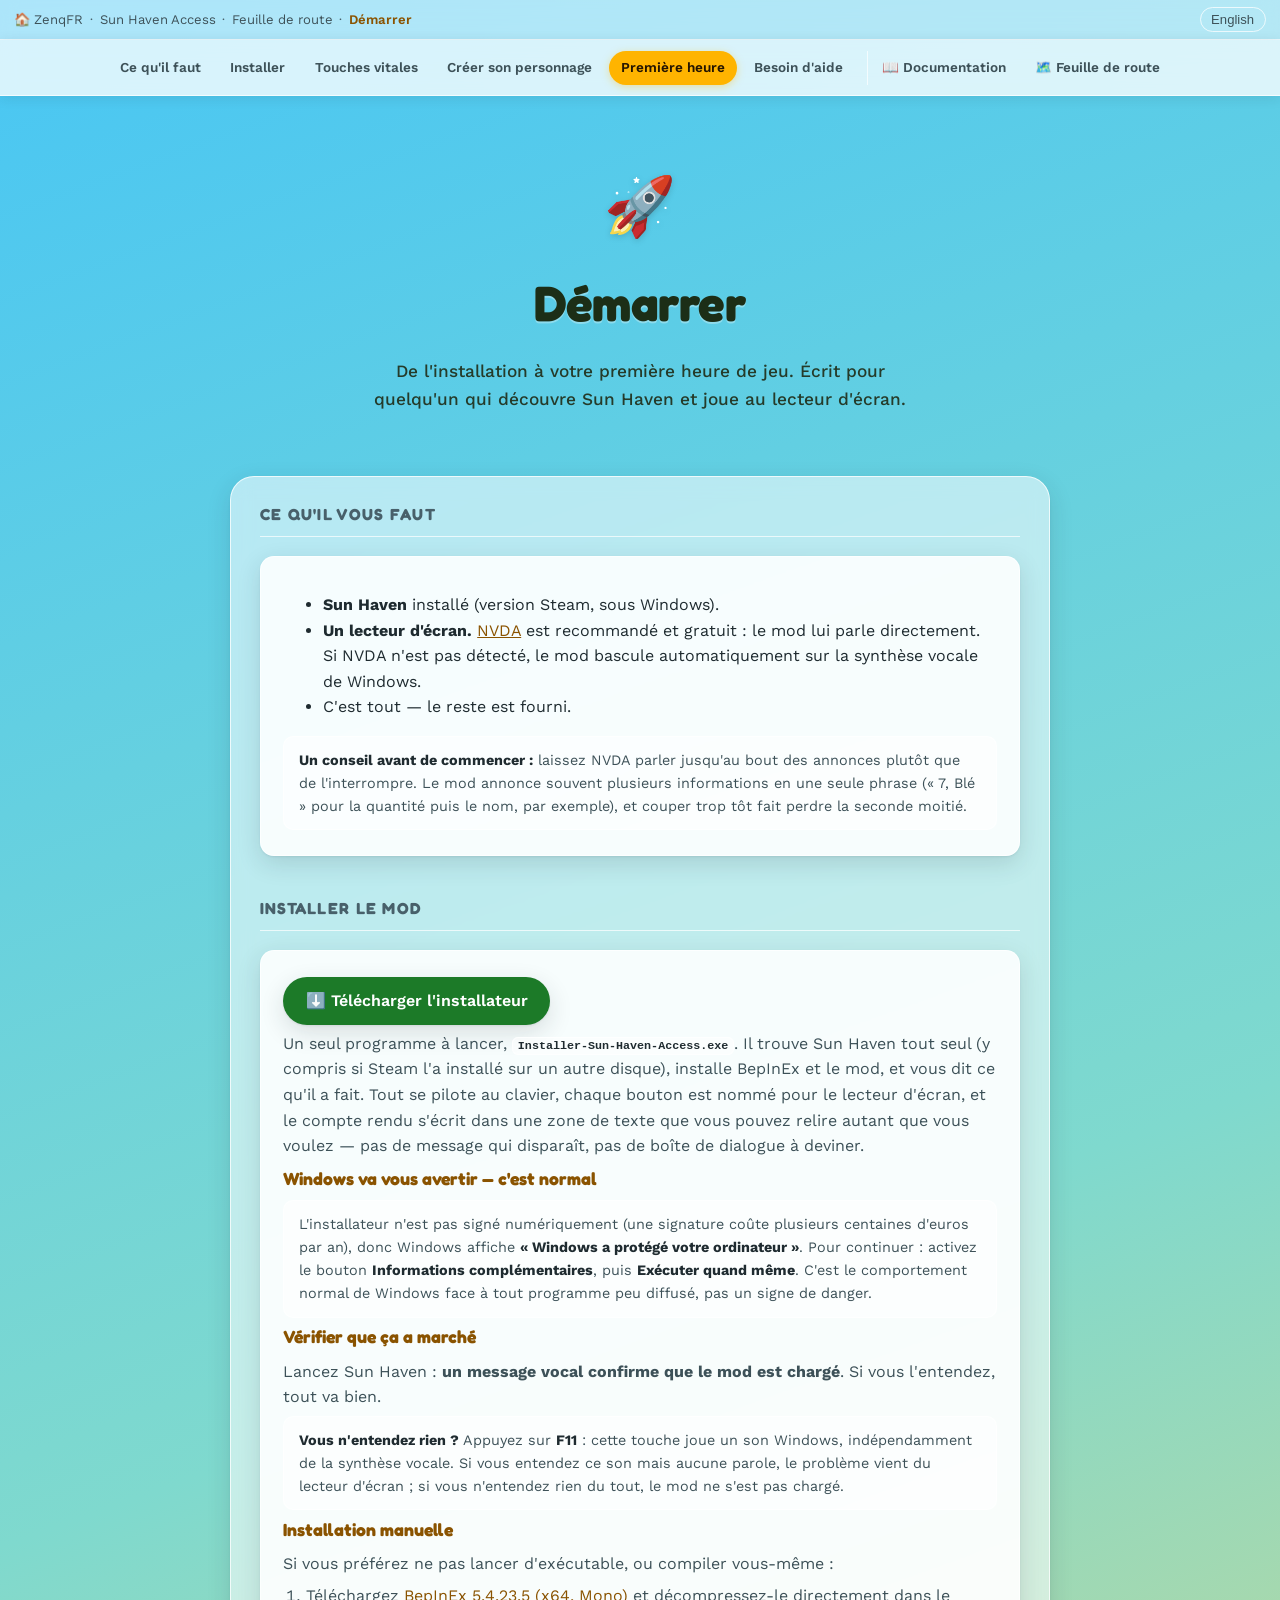
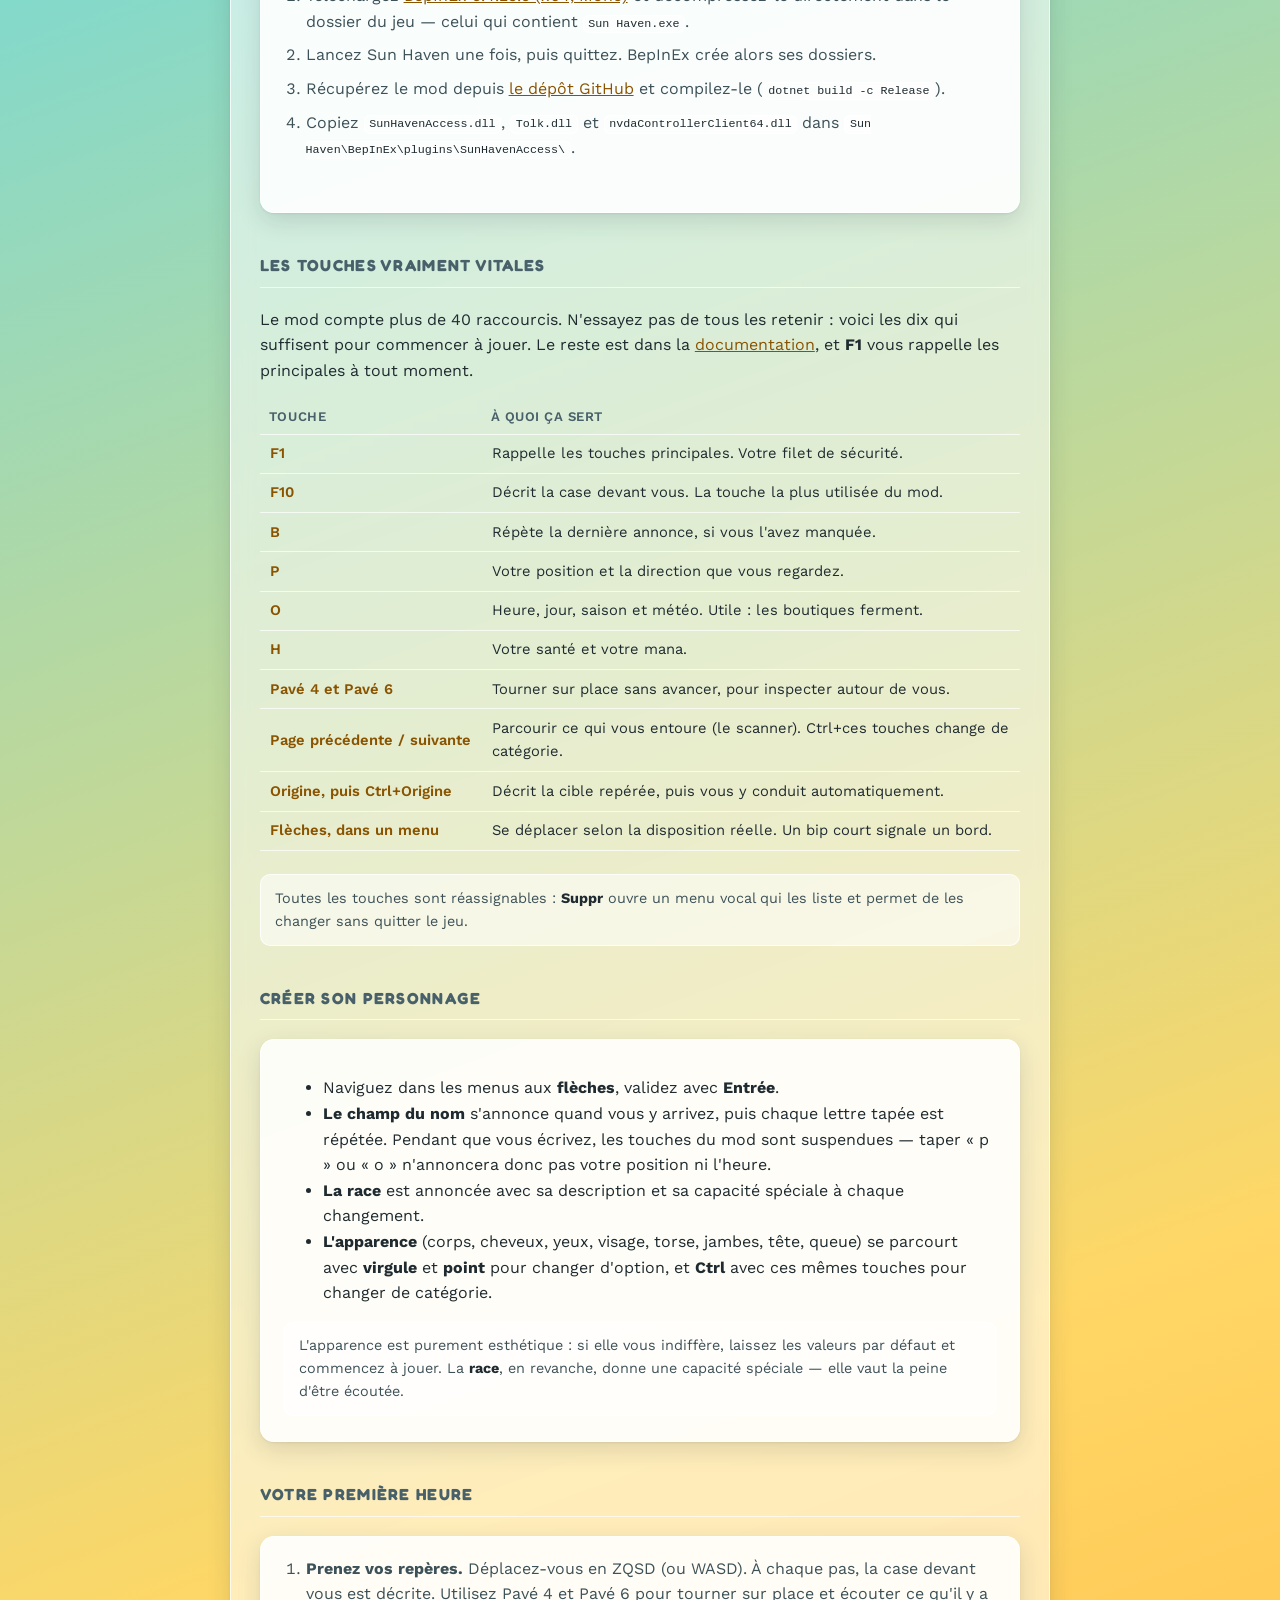
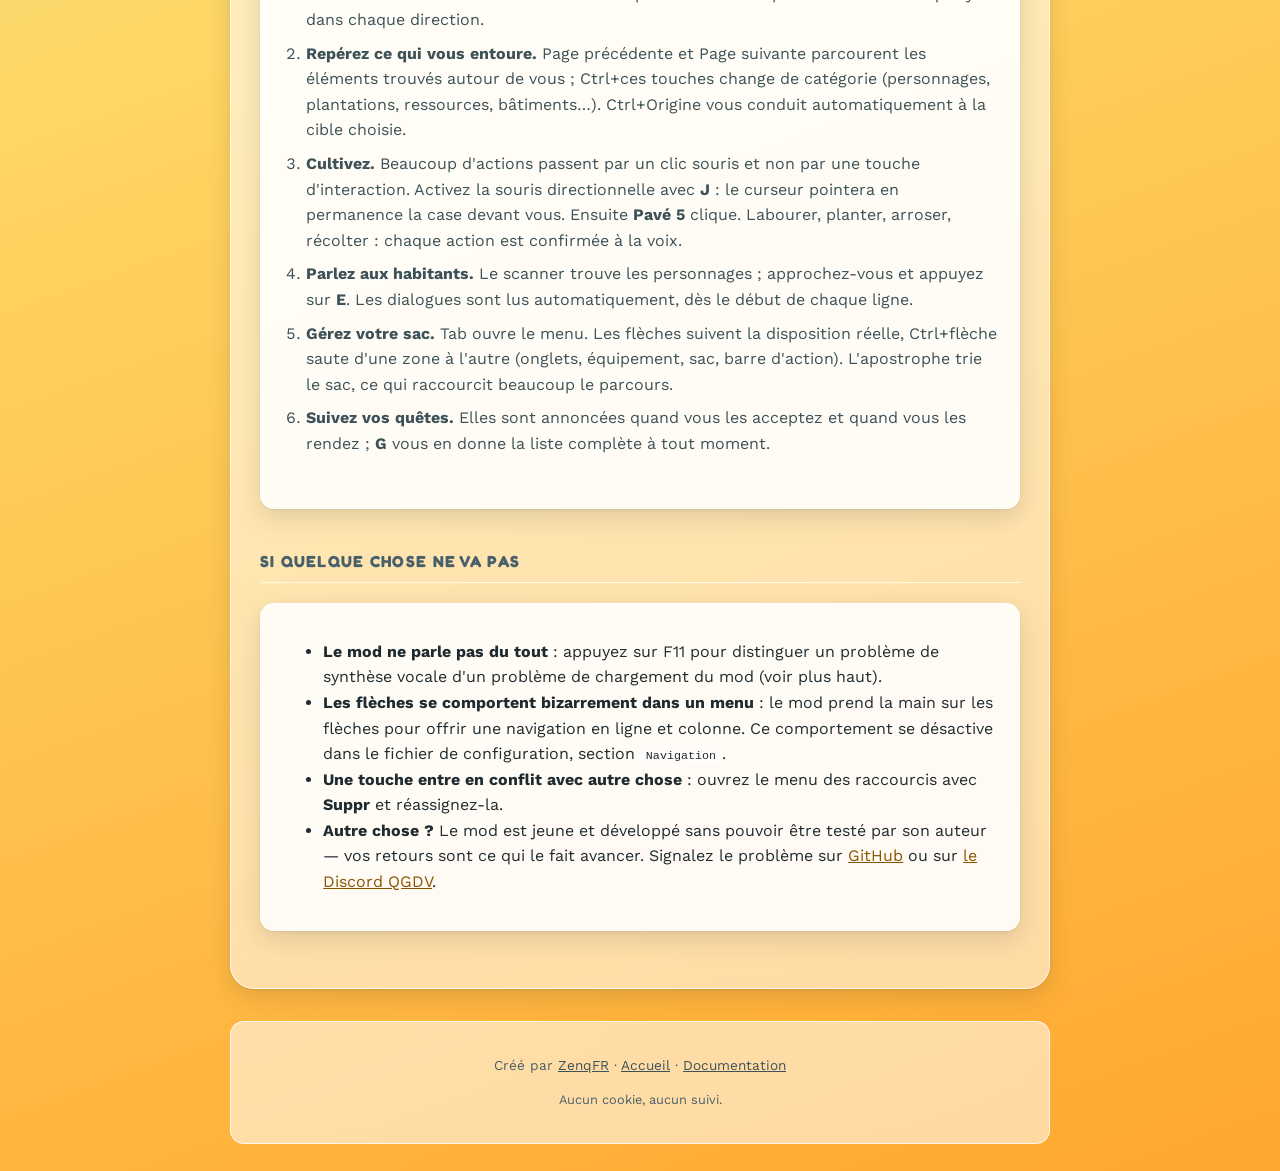
==== demarrer.html @ 8a4699d2 "Announce the four equipped spells Sun Haven's spell slots show as icons only. Blind, you fire the ke" ====
<!doctype html>
<html lang="fr">
<head>
<meta charset="utf-8">
<meta name="viewport" content="width=device-width, initial-scale=1">
<title>Démarrer — Sun Haven Access</title>
<meta name="description" content="Guide de démarrage de Sun Haven Access, écrit pour un joueur aveugle qui découvre : installation, création de personnage, premières heures, touches essentielles.">
<link rel="canonical" href="https://zenqfr.github.io/SunHavenAccess/demarrer.html">
<meta name="robots" content="index, follow">
<link rel="icon" href="data:image/svg+xml,%3Csvg xmlns='http://www.w3.org/2000/svg' viewBox='0 0 100 100'%3E%3Ctext y='.85em' font-size='90'%3E%F0%9F%8C%BB%3C/text%3E%3C/svg%3E">
<meta property="og:type" content="website">
<meta property="og:title" content="Démarrer — Sun Haven Access">
<meta property="og:description" content="De l'installation à votre première heure de jeu, écrit pour un joueur aveugle qui découvre.">
<meta property="og:url" content="https://zenqfr.github.io/SunHavenAccess/demarrer.html">
<meta property="og:locale" content="fr_FR">
<meta property="og:locale:alternate" content="en_US">
<meta name="twitter:card" content="summary">
<link rel="preconnect" href="https://fonts.googleapis.com">
<link rel="preconnect" href="https://fonts.gstatic.com" crossorigin>
<link href="https://fonts.googleapis.com/css2?family=Fredoka:wght@500;600;700&family=Work+Sans:wght@400;500;600;700&display=swap" rel="stylesheet">
<link rel="stylesheet" href="style.css?v=13">
</head>
<body>
<a class="skip-link" href="#main">
  <span data-lang="fr">Aller au contenu</span><span data-lang="en" hidden>Skip to content</span>
</a>

<nav class="portfolio-bar" aria-label="Mes autres projets">
  <ul>
    <li><a href="https://zenqfr.github.io/">🏠 ZenqFR</a></li>
    <li><a href="index.html">Sun Haven Access</a></li>
    <li><a href="roadmap.html"><span data-lang="fr">Feuille de route</span><span data-lang="en" hidden>Roadmap</span></a></li>
    <li aria-current="page"><span data-lang="fr">Démarrer</span><span data-lang="en" hidden>Get started</span></li>
  </ul>
  <button type="button" id="lang-toggle" aria-label="Switch language / Changer de langue">English</button>
</nav>

<nav class="quick-nav" aria-label="Navigation rapide">
  <a href="#besoin" data-section="besoin"><span data-lang="fr">Ce qu'il faut</span><span data-lang="en" hidden>What you need</span></a>
  <a href="#installer" data-section="installer"><span data-lang="fr">Installer</span><span data-lang="en" hidden>Install</span></a>
  <a href="#touches" data-section="touches"><span data-lang="fr">Touches vitales</span><span data-lang="en" hidden>Vital keys</span></a>
  <a href="#personnage" data-section="personnage"><span data-lang="fr">Créer son personnage</span><span data-lang="en" hidden>Create a character</span></a>
  <a href="#premiere-heure" data-section="premiere-heure"><span data-lang="fr">Première heure</span><span data-lang="en" hidden>First hour</span></a>
  <a href="#aide" data-section="aide"><span data-lang="fr">Besoin d'aide</span><span data-lang="en" hidden>Need help</span></a>
  <a href="docs.html"><span data-lang="fr">📖 Documentation</span><span data-lang="en" hidden>📖 Documentation</span></a>
  <a href="roadmap.html"><span data-lang="fr">🗺️ Feuille de route</span><span data-lang="en" hidden>🗺️ Roadmap</span></a>
</nav>

<header>
  <span class="emoji" aria-hidden="true">🚀</span>
  <h1><span data-lang="fr">Démarrer</span><span data-lang="en" hidden>Get started</span></h1>
  <p class="tagline">
    <span data-lang="fr">De l'installation à votre première heure de jeu. Écrit pour quelqu'un qui découvre Sun Haven et joue au lecteur d'écran.</span>
    <span data-lang="en" hidden>From installation to your first hour of play. Written for someone discovering Sun Haven and playing with a screen reader.</span>
  </p>
</header>

<main id="main">

  <h2 class="section-title" id="besoin">
    <span data-lang="fr">Ce qu'il vous faut</span><span data-lang="en" hidden>What you need</span>
  </h2>
  <div class="card">
    <ul>
      <li><span data-lang="fr"><strong>Sun Haven</strong> installé (version Steam, sous Windows).</span><span data-lang="en" hidden><strong>Sun Haven</strong> installed (Steam version, on Windows).</span></li>
      <li><span data-lang="fr"><strong>Un lecteur d'écran.</strong> <a href="https://www.nvaccess.org/" target="_blank" rel="noopener">NVDA</a> est recommandé et gratuit : le mod lui parle directement. Si NVDA n'est pas détecté, le mod bascule automatiquement sur la synthèse vocale de Windows.</span><span data-lang="en" hidden><strong>A screen reader.</strong> <a href="https://www.nvaccess.org/" target="_blank" rel="noopener">NVDA</a> is recommended and free: the mod talks to it directly. If NVDA isn't detected, the mod automatically falls back to Windows speech.</span></li>
      <li><span data-lang="fr">C'est tout — le reste est fourni.</span><span data-lang="en" hidden>That's all — everything else is included.</span></li>
    </ul>
    <p class="note">
      <span data-lang="fr"><strong>Un conseil avant de commencer :</strong> laissez NVDA parler jusqu'au bout des annonces plutôt que de l'interrompre. Le mod annonce souvent plusieurs informations en une seule phrase (« 7, Blé » pour la quantité puis le nom, par exemple), et couper trop tôt fait perdre la seconde moitié.</span>
      <span data-lang="en" hidden><strong>One tip before you start:</strong> let NVDA finish its announcements rather than interrupting. The mod often packs several pieces of information into one sentence ("7, Wheat" for quantity then name, for instance), and cutting it short loses the second half.</span>
    </p>
  </div>

  <h2 class="section-title" id="installer">
    <span data-lang="fr">Installer le mod</span><span data-lang="en" hidden>Install the mod</span>
  </h2>

  <div class="card">
    <p class="download-cta">
      <a class="cta" href="https://github.com/ZenqFR/SunHavenAccess/releases/latest">
        <span data-lang="fr">⬇️ Télécharger l'installateur</span><span data-lang="en" hidden>⬇️ Download the installer</span>
      </a>
    </p>
    <p>
      <span data-lang="fr">Un seul programme à lancer, <strong><code>Installer-Sun-Haven-Access.exe</code></strong>. Il trouve Sun Haven tout seul (y compris si Steam l'a installé sur un autre disque), installe BepInEx et le mod, et vous dit ce qu'il a fait. Tout se pilote au clavier, chaque bouton est nommé pour le lecteur d'écran, et le compte rendu s'écrit dans une zone de texte que vous pouvez relire autant que vous voulez — pas de message qui disparaît, pas de boîte de dialogue à deviner.</span>
      <span data-lang="en" hidden>A single program to run, <strong><code>Installer-Sun-Haven-Access.exe</code></strong>. It finds Sun Haven on its own (including when Steam installed it on another drive), installs BepInEx and the mod, and tells you what it did. Everything is keyboard-driven, every button is named for the screen reader, and the report is written into a text box you can re-read as much as you like — no vanishing messages, no dialog to guess at.</span>
    </p>

    <h3 class="sub-title"><span data-lang="fr">Windows va vous avertir — c'est normal</span><span data-lang="en" hidden>Windows will warn you — that's expected</span></h3>
    <p class="note">
      <span data-lang="fr">L'installateur n'est pas signé numériquement (une signature coûte plusieurs centaines d'euros par an), donc Windows affiche <strong>« Windows a protégé votre ordinateur »</strong>. Pour continuer : activez le bouton <strong>Informations complémentaires</strong>, puis <strong>Exécuter quand même</strong>. C'est le comportement normal de Windows face à tout programme peu diffusé, pas un signe de danger.</span>
      <span data-lang="en" hidden>The installer isn't digitally signed (a signature costs several hundred euros a year), so Windows shows <strong>"Windows protected your PC"</strong>. To continue: activate the <strong>More info</strong> button, then <strong>Run anyway</strong>. This is Windows' normal behaviour towards any program without wide distribution, not a sign of danger.</span>
    </p>

    <h3 class="sub-title"><span data-lang="fr">Vérifier que ça a marché</span><span data-lang="en" hidden>Checking it worked</span></h3>
    <p>
      <span data-lang="fr">Lancez Sun Haven : <strong>un message vocal confirme que le mod est chargé</strong>. Si vous l'entendez, tout va bien.</span>
      <span data-lang="en" hidden>Launch Sun Haven: <strong>a spoken message confirms the mod has loaded</strong>. If you hear it, you're all set.</span>
    </p>
    <p class="note">
      <span data-lang="fr"><strong>Vous n'entendez rien ?</strong> Appuyez sur <strong>F11</strong> : cette touche joue un son Windows, indépendamment de la synthèse vocale. Si vous entendez ce son mais aucune parole, le problème vient du lecteur d'écran ; si vous n'entendez rien du tout, le mod ne s'est pas chargé.</span>
      <span data-lang="en" hidden><strong>Hearing nothing?</strong> Press <strong>F11</strong>: that key plays a Windows sound, independently of speech. If you hear the sound but no speech, the problem is with the screen reader; if you hear nothing at all, the mod didn't load.</span>
    </p>

    <h3 class="sub-title"><span data-lang="fr">Installation manuelle</span><span data-lang="en" hidden>Manual installation</span></h3>
    <p>
      <span data-lang="fr">Si vous préférez ne pas lancer d'exécutable, ou compiler vous-même :</span>
      <span data-lang="en" hidden>If you'd rather not run an executable, or want to build it yourself:</span>
    </p>
    <ol class="install-steps">
      <li>
        <span data-lang="fr">Téléchargez <a href="https://github.com/BepInEx/BepInEx/releases" target="_blank" rel="noopener">BepInEx 5.4.23.5 (x64, Mono)</a> et décompressez-le directement dans le dossier du jeu — celui qui contient <code>Sun Haven.exe</code>.</span>
        <span data-lang="en" hidden>Download <a href="https://github.com/BepInEx/BepInEx/releases" target="_blank" rel="noopener">BepInEx 5.4.23.5 (x64, Mono)</a> and extract it straight into the game folder — the one containing <code>Sun Haven.exe</code>.</span>
      </li>
      <li>
        <span data-lang="fr">Lancez Sun Haven une fois, puis quittez. BepInEx crée alors ses dossiers.</span>
        <span data-lang="en" hidden>Launch Sun Haven once, then quit. BepInEx creates its folders at that point.</span>
      </li>
      <li>
        <span data-lang="fr">Récupérez le mod depuis <a href="https://github.com/ZenqFR/SunHavenAccess" target="_blank" rel="noopener">le dépôt GitHub</a> et compilez-le (<code>dotnet build -c Release</code>).</span>
        <span data-lang="en" hidden>Get the mod from <a href="https://github.com/ZenqFR/SunHavenAccess" target="_blank" rel="noopener">the GitHub repository</a> and build it (<code>dotnet build -c Release</code>).</span>
      </li>
      <li>
        <span data-lang="fr">Copiez <code>SunHavenAccess.dll</code>, <code>Tolk.dll</code> et <code>nvdaControllerClient64.dll</code> dans <code>Sun Haven\BepInEx\plugins\SunHavenAccess\</code>.</span>
        <span data-lang="en" hidden>Copy <code>SunHavenAccess.dll</code>, <code>Tolk.dll</code> and <code>nvdaControllerClient64.dll</code> into <code>Sun Haven\BepInEx\plugins\SunHavenAccess\</code>.</span>
      </li>
    </ol>
  </div>

  <h2 class="section-title" id="touches">
    <span data-lang="fr">Les touches vraiment vitales</span><span data-lang="en" hidden>The keys that really matter</span>
  </h2>
  <p>
    <span data-lang="fr">Le mod compte plus de 40 raccourcis. N'essayez pas de tous les retenir : voici les dix qui suffisent pour commencer à jouer. Le reste est dans la <a href="docs.html#touches">documentation</a>, et <strong>F1</strong> vous rappelle les principales à tout moment.</span>
    <span data-lang="en" hidden>The mod has over 40 shortcuts. Don't try to memorise them all: here are the ten that are enough to start playing. The rest is in the <a href="docs.html#touches">documentation</a>, and <strong>F1</strong> reminds you of the main ones at any time.</span>
  </p>
  <table class="keys">
    <caption class="sr-only"><span data-lang="fr">Les dix touches essentielles pour débuter</span><span data-lang="en" hidden>The ten essential keys to get started</span></caption>
    <thead><tr>
      <th scope="col"><span data-lang="fr">Touche</span><span data-lang="en" hidden>Key</span></th>
      <th scope="col"><span data-lang="fr">À quoi ça sert</span><span data-lang="en" hidden>What it does</span></th>
    </tr></thead>
    <tbody>
      <tr><td>F1</td><td><span data-lang="fr">Rappelle les touches principales. Votre filet de sécurité.</span><span data-lang="en" hidden>Reminds you of the main keys. Your safety net.</span></td></tr>
      <tr><td>F10</td><td><span data-lang="fr">Décrit la case devant vous. La touche la plus utilisée du mod.</span><span data-lang="en" hidden>Describes the tile in front of you. The mod's most-used key.</span></td></tr>
      <tr><td>B</td><td><span data-lang="fr">Répète la dernière annonce, si vous l'avez manquée.</span><span data-lang="en" hidden>Repeats the last announcement, if you missed it.</span></td></tr>
      <tr><td>P</td><td><span data-lang="fr">Votre position et la direction que vous regardez.</span><span data-lang="en" hidden>Your position and the direction you're facing.</span></td></tr>
      <tr><td>O</td><td><span data-lang="fr">Heure, jour, saison et météo. Utile : les boutiques ferment.</span><span data-lang="en" hidden>Time, day, season and weather. Useful: shops close.</span></td></tr>
      <tr><td>H</td><td><span data-lang="fr">Votre santé et votre mana.</span><span data-lang="en" hidden>Your health and mana.</span></td></tr>
      <tr><td><span data-lang="fr">Pavé 4 et Pavé 6</span><span data-lang="en" hidden>Numpad 4 and Numpad 6</span></td><td><span data-lang="fr">Tourner sur place sans avancer, pour inspecter autour de vous.</span><span data-lang="en" hidden>Turn in place without moving, to inspect your surroundings.</span></td></tr>
      <tr><td><span data-lang="fr">Page précédente / suivante</span><span data-lang="en" hidden>Page Up / Page Down</span></td><td><span data-lang="fr">Parcourir ce qui vous entoure (le scanner). Ctrl+ces touches change de catégorie.</span><span data-lang="en" hidden>Browse what's around you (the scanner). Ctrl+these switches category.</span></td></tr>
      <tr><td><span data-lang="fr">Origine, puis Ctrl+Origine</span><span data-lang="en" hidden>Home, then Ctrl+Home</span></td><td><span data-lang="fr">Décrit la cible repérée, puis vous y conduit automatiquement.</span><span data-lang="en" hidden>Describes the spotted target, then walks you there automatically.</span></td></tr>
      <tr><td><span data-lang="fr">Flèches, dans un menu</span><span data-lang="en" hidden>Arrows, inside a menu</span></td><td><span data-lang="fr">Se déplacer selon la disposition réelle. Un bip court signale un bord.</span><span data-lang="en" hidden>Move according to the real layout. A short beep means you've hit an edge.</span></td></tr>
    </tbody>
  </table>
  <p class="note">
    <span data-lang="fr">Toutes les touches sont réassignables : <strong>Suppr</strong> ouvre un menu vocal qui les liste et permet de les changer sans quitter le jeu.</span>
    <span data-lang="en" hidden>Every key can be reassigned: <strong>Delete</strong> opens a voice menu listing them all, letting you change them without leaving the game.</span>
  </p>

  <h2 class="section-title" id="personnage">
    <span data-lang="fr">Créer son personnage</span><span data-lang="en" hidden>Creating your character</span>
  </h2>
  <div class="card">
    <ul>
      <li><span data-lang="fr">Naviguez dans les menus aux <strong>flèches</strong>, validez avec <strong>Entrée</strong>.</span><span data-lang="en" hidden>Navigate menus with the <strong>arrow keys</strong>, confirm with <strong>Enter</strong>.</span></li>
      <li><span data-lang="fr"><strong>Le champ du nom</strong> s'annonce quand vous y arrivez, puis chaque lettre tapée est répétée. Pendant que vous écrivez, les touches du mod sont suspendues — taper « p » ou « o » n'annoncera donc pas votre position ni l'heure.</span><span data-lang="en" hidden><strong>The name field</strong> announces itself when you reach it, then every letter you type is echoed back. While you're typing, the mod's keys stand down — so typing "p" or "o" won't announce your position or the time.</span></li>
      <li><span data-lang="fr"><strong>La race</strong> est annoncée avec sa description et sa capacité spéciale à chaque changement.</span><span data-lang="en" hidden><strong>Your race</strong> is announced with its description and special ability on each change.</span></li>
      <li><span data-lang="fr"><strong>L'apparence</strong> (corps, cheveux, yeux, visage, torse, jambes, tête, queue) se parcourt avec <strong>virgule</strong> et <strong>point</strong> pour changer d'option, et <strong>Ctrl</strong> avec ces mêmes touches pour changer de catégorie.</span><span data-lang="en" hidden><strong>Appearance</strong> (body, hair, eyes, face, chest, pants, head, tail) is browsed with <strong>comma</strong> and <strong>period</strong> to change option, and <strong>Ctrl</strong> plus those same keys to change category.</span></li>
    </ul>
    <p class="note">
      <span data-lang="fr">L'apparence est purement esthétique : si elle vous indiffère, laissez les valeurs par défaut et commencez à jouer. La <strong>race</strong>, en revanche, donne une capacité spéciale — elle vaut la peine d'être écoutée.</span>
      <span data-lang="en" hidden>Appearance is purely cosmetic: if you don't care about it, leave the defaults and start playing. Your <strong>race</strong>, however, grants a special ability — that one is worth listening to.</span>
    </p>
  </div>

  <h2 class="section-title" id="premiere-heure">
    <span data-lang="fr">Votre première heure</span><span data-lang="en" hidden>Your first hour</span>
  </h2>
  <div class="card">
    <ol class="install-steps">
      <li><span data-lang="fr"><strong>Prenez vos repères.</strong> Déplacez-vous en ZQSD (ou WASD). À chaque pas, la case devant vous est décrite. Utilisez Pavé 4 et Pavé 6 pour tourner sur place et écouter ce qu'il y a dans chaque direction.</span><span data-lang="en" hidden><strong>Get your bearings.</strong> Move with WASD. On every step, the tile ahead is described. Use Numpad 4 and Numpad 6 to turn in place and hear what lies in each direction.</span></li>
      <li><span data-lang="fr"><strong>Repérez ce qui vous entoure.</strong> Page précédente et Page suivante parcourent les éléments trouvés autour de vous ; Ctrl+ces touches change de catégorie (personnages, plantations, ressources, bâtiments…). Ctrl+Origine vous conduit automatiquement à la cible choisie.</span><span data-lang="en" hidden><strong>Survey your surroundings.</strong> Page Up and Page Down browse what's been found around you; Ctrl+those switches category (characters, crops, resources, buildings…). Ctrl+Home walks you to the chosen target automatically.</span></li>
      <li><span data-lang="fr"><strong>Cultivez.</strong> Beaucoup d'actions passent par un clic souris et non par une touche d'interaction. Activez la souris directionnelle avec <strong>J</strong> : le curseur pointera en permanence la case devant vous. Ensuite <strong>Pavé 5</strong> clique. Labourer, planter, arroser, récolter : chaque action est confirmée à la voix.</span><span data-lang="en" hidden><strong>Farm.</strong> Many actions go through a mouse click rather than an interact key. Turn on the directional mouse with <strong>J</strong>: the cursor will permanently aim at the tile in front of you. Then <strong>Numpad 5</strong> clicks. Tilling, planting, watering, harvesting: each action is confirmed aloud.</span></li>
      <li><span data-lang="fr"><strong>Parlez aux habitants.</strong> Le scanner trouve les personnages ; approchez-vous et appuyez sur <strong>E</strong>. Les dialogues sont lus automatiquement, dès le début de chaque ligne.</span><span data-lang="en" hidden><strong>Talk to the townsfolk.</strong> The scanner finds characters; walk up and press <strong>E</strong>. Dialogue is read automatically, from the start of each line.</span></li>
      <li><span data-lang="fr"><strong>Gérez votre sac.</strong> Tab ouvre le menu. Les flèches suivent la disposition réelle, Ctrl+flèche saute d'une zone à l'autre (onglets, équipement, sac, barre d'action). L'apostrophe trie le sac, ce qui raccourcit beaucoup le parcours.</span><span data-lang="en" hidden><strong>Manage your bag.</strong> Tab opens the menu. Arrows follow the real layout, Ctrl+arrow jumps between zones (tabs, equipment, bag, action bar). The apostrophe sorts the bag, which shortens browsing considerably.</span></li>
      <li><span data-lang="fr"><strong>Suivez vos quêtes.</strong> Elles sont annoncées quand vous les acceptez et quand vous les rendez ; <strong>G</strong> vous en donne la liste complète à tout moment.</span><span data-lang="en" hidden><strong>Track your quests.</strong> They're announced when accepted and when handed in; <strong>G</strong> gives you the full list at any time.</span></li>
    </ol>
  </div>

  <h2 class="section-title" id="aide">
    <span data-lang="fr">Si quelque chose ne va pas</span><span data-lang="en" hidden>If something goes wrong</span>
  </h2>
  <div class="card">
    <ul>
      <li><span data-lang="fr"><strong>Le mod ne parle pas du tout</strong> : appuyez sur F11 pour distinguer un problème de synthèse vocale d'un problème de chargement du mod (voir plus haut).</span><span data-lang="en" hidden><strong>The mod doesn't speak at all</strong>: press F11 to tell a speech problem apart from a mod-loading problem (see above).</span></li>
      <li><span data-lang="fr"><strong>Les flèches se comportent bizarrement dans un menu</strong> : le mod prend la main sur les flèches pour offrir une navigation en ligne et colonne. Ce comportement se désactive dans le fichier de configuration, section <code>Navigation</code>.</span><span data-lang="en" hidden><strong>Arrows behave oddly in a menu</strong>: the mod takes over the arrow keys to provide row-and-column navigation. That behaviour can be turned off in the configuration file, <code>Navigation</code> section.</span></li>
      <li><span data-lang="fr"><strong>Une touche entre en conflit avec autre chose</strong> : ouvrez le menu des raccourcis avec <strong>Suppr</strong> et réassignez-la.</span><span data-lang="en" hidden><strong>A key clashes with something else</strong>: open the shortcuts menu with <strong>Delete</strong> and reassign it.</span></li>
      <li><span data-lang="fr"><strong>Autre chose ?</strong> Le mod est jeune et développé sans pouvoir être testé par son auteur — vos retours sont ce qui le fait avancer. Signalez le problème sur <a href="https://github.com/ZenqFR/SunHavenAccess/issues" target="_blank" rel="noopener">GitHub</a> ou sur <a href="https://discord.gg/DD7bP3r7Qd" target="_blank" rel="noopener">le Discord QGDV</a>.</span><span data-lang="en" hidden><strong>Anything else?</strong> The mod is young and developed without its author being able to test it — your feedback is what moves it forward. Report the problem on <a href="https://github.com/ZenqFR/SunHavenAccess/issues" target="_blank" rel="noopener">GitHub</a> or on <a href="https://discord.gg/DD7bP3r7Qd" target="_blank" rel="noopener">the QGDV Discord</a>.</span></li>
    </ul>
  </div>

</main>

<footer>
  <p>
    <span data-lang="fr">Créé par <a href="https://github.com/ZenqFR" target="_blank" rel="noopener">ZenqFR</a> · <a href="index.html">Accueil</a> · <a href="docs.html">Documentation</a></span>
    <span data-lang="en" hidden>Made by <a href="https://github.com/ZenqFR" target="_blank" rel="noopener">ZenqFR</a> · <a href="index.html">Home</a> · <a href="docs.html">Documentation</a></span>
  </p>
  <p class="privacy">
    <span data-lang="fr">Aucun cookie, aucun suivi.</span>
    <span data-lang="en" hidden>No cookies, no tracking.</span>
  </p>
</footer>

<button type="button" class="to-top" id="to-top" aria-label="Retour en haut de la page">↑</button>

<script src="site.js?v=5"></script>

</body>
</html>
---- style.css ----
/* Thème "ciel de ferme" (23/08/2026, sur retour direct : "le haut de la page, je trouve ça
   beau, je veux ça pareil sur toute la page") — le dégradé bleu ciel -> or, qui n'habillait
   jusque-là que le bandeau du haut, devient le fond de TOUTE la page (couleurs FIXES,
   volontairement PAS de variante sombre : la beauté demandée est ce dégradé précis, pas un
   thème qui change selon la préférence système — voir règle body ci-dessous). Le contenu
   flotte par-dessus dans des panneaux "verre" translucides (--bg-card, --glass-bg) pour
   rester lisible quel que soit l'endroit du dégradé visible derrière.
   Note : la palette --sky/--leaf/--accent reste utilisée en dur dans les schémas de contraste ;
   pas de bloc dark-mode ici, contrairement aux autres pages du site (hub, docs.html) qui
   gardent, elles, leur bascule clair/sombre.
   Contrôle de contraste (23/08/2026) : --accent-strong et --text-faint assombris par
   rapport à leurs valeurs d'origine (#c97a00, #5e747a) — calculées au ratio WCAG réel contre
   le pire cas (panneau verre à 0.55 par-dessus chaque étape du dégradé), pas juste contre du
   blanc pur. Les liens et titres de carte utilisaient l'ancien --accent-strong à seulement
   ~2.5:1, bien sous le minimum de 4,5:1 pour du texte normal. */
:root {
  --bg-card: rgba(255, 255, 255, 0.88);
  --bg-card-border: rgba(255, 255, 255, 0.7);
  --glass-bg: rgba(255, 255, 255, 0.55);
  --glass-border: rgba(255, 255, 255, 0.75);
  --text: #1f2b30;
  --text-dim: #3d5158;
  --text-faint: #48606a;
  --accent: #ffb400;
  --accent-strong: #8a5300;
  --accent-text: #241500;
  --leaf: #2fa83e;
  --leaf-text: #1c7a28;
  --leaf-deep: #16651f;
  --alert-text: #a3231f;
  --sky: #1f97d4;
  --sky-text: #0d6ea3;
  --pill-bg: rgba(255, 255, 255, 0.55);
  --pill-border: rgba(255, 255, 255, 0.75);
  --focus: #0d6ea3;
  --radius: 14px;
  --sun: #ffb400;
  --plum: #b0479c;
  --shadow: 0 1px 2px rgba(31, 43, 48, 0.08), 0 8px 24px rgba(31, 43, 48, 0.14);
  --nav-bg-translucent: rgba(255, 255, 255, 0.78);
  --nav-h: 52px;
}

* { box-sizing: border-box; }

html { color-scheme: light; scroll-behavior: smooth; scroll-padding-top: calc(var(--nav-h) + 12px); }

@media (prefers-reduced-motion: reduce) {
  html { scroll-behavior: auto; }
  * { animation-duration: 0.001ms !important; transition-duration: 0.001ms !important; }
}

/* Le dégradé "ciel de ferme" du bandeau, maintenant fond de toute la page : étiré sur toute
   sa hauteur (background-size: 100% 100%) pour rester un seul dégradé continu du haut en
   bas, quelle que soit la longueur de la page — demande explicite de l'utilisateur ("le
   haut de la page, soit pareil sur toute la page"). Note : background-attachment: fixed
   semblait plus simple pour ça, mais provoque un vrai bug de rendu (fond qui disparaît en
   blanc au défilement, probablement lié aux backdrop-filter des panneaux verre) — cette
   approche l'évite complètement. */
body {
  margin: 0;
  background: linear-gradient(160deg, #48c6f4 0%, #7fd9ce 32%, #ffd766 68%, #ffa72e 100%);
  background-repeat: no-repeat;
  background-size: 100% 100%;
  color: var(--text);
  font-family: "Work Sans", -apple-system, "Segoe UI", Roboto, Helvetica, Arial, sans-serif;
  line-height: 1.6;
  -webkit-font-smoothing: antialiased;
}

h1, h2, h3, summary { font-family: "Fredoka", "Work Sans", sans-serif; text-wrap: balance; }

a { color: var(--accent-strong); }
a:focus-visible, button:focus-visible, summary:focus-visible {
  outline: 3px solid var(--focus);
  outline-offset: 2px;
}

.skip-link {
  position: absolute;
  left: -999px;
  top: 0;
  background: var(--sun);
  color: #3a2600;
  padding: 0.6em 1em;
  border-radius: 0 0 8px 0;
  z-index: 20;
  font-weight: 600;
}
.skip-link:focus { left: 0; }

/* Contenu présent pour les lecteurs d'écran uniquement (légendes de tableaux, contexte
   supplémentaire) — invisible à l'écran sans être ignoré par les technologies d'assistance. */
.sr-only {
  position: absolute; width: 1px; height: 1px; padding: 0; margin: -1px;
  overflow: hidden; clip: rect(0, 0, 0, 0); white-space: nowrap; border: 0;
}

/* ---------- Barre d'identité : mes autres projets + langue ---------- */
.portfolio-bar {
  display: flex;
  justify-content: space-between;
  align-items: center;
  flex-wrap: wrap;
  gap: 0.6em;
  padding: 0.55em 1.1em;
  font-size: 0.82rem;
  background: var(--glass-bg);
  backdrop-filter: blur(8px);
  border-bottom: 1px solid var(--glass-border);
  color: var(--text-faint);
}
.portfolio-bar ul {
  display: flex;
  flex-wrap: wrap;
  align-items: center;
  gap: 0.5em;
  margin: 0;
  padding: 0;
  list-style: none;
}
.portfolio-bar li:not(:last-child)::after {
  content: "·";
  margin-left: 0.5em;
  color: var(--text-faint);
}
.portfolio-bar a { color: var(--text-dim); text-decoration: none; }
.portfolio-bar a:hover, .portfolio-bar a:focus-visible { color: var(--accent-strong); text-decoration: underline; }
.portfolio-bar [aria-current="page"] { color: var(--accent-strong); font-weight: 600; }
.portfolio-bar #lang-toggle {
  background: transparent;
  border: 1px solid var(--glass-border);
  color: var(--text-dim);
  font-size: 0.82rem;
  padding: 0.3em 0.8em;
  border-radius: 999px;
  cursor: pointer;
  flex-shrink: 0;
}
.portfolio-bar #lang-toggle:hover, .portfolio-bar #lang-toggle:focus-visible { border-color: var(--accent); color: var(--accent-strong); }

/* ---------- Nav de section (barre collante + scrollspy) ---------- */
.quick-nav {
  position: sticky;
  top: 0;
  z-index: 15;
  display: flex;
  justify-content: center;
  align-items: center;
  gap: 0.3em;
  flex-wrap: wrap;
  padding: 0.65em 1em;
  background: var(--nav-bg-translucent);
  backdrop-filter: blur(10px);
  border-bottom: 1px solid var(--bg-card-border);
  box-shadow: 0 2px 12px rgba(31, 43, 48, 0.1);
  min-height: var(--nav-h);
}
.quick-nav a {
  color: var(--text-dim);
  text-decoration: none;
  font-size: 0.85rem;
  font-weight: 600;
  padding: 0.45em 0.9em;
  border-radius: 999px;
  transition: background 0.15s ease, color 0.15s ease, box-shadow 0.15s ease;
  white-space: nowrap;
}
.quick-nav a:hover, .quick-nav a:focus-visible { color: var(--text); background: var(--pill-bg); }
.quick-nav a[aria-current="true"] {
  color: var(--accent-text);
  background: var(--accent);
  box-shadow: 0 2px 8px rgba(255, 180, 0, 0.35);
}
/* Petite séparation visuelle avant le lien vers l'autre page (docs.html) : contrairement
   aux autres, ce n'est pas un saut dans la page mais un vrai changement de page. */
.quick-nav a[href="docs.html"] { margin-left: 0.5em; border-left: 1px solid var(--bg-card-border); padding-left: 1em; border-radius: 0 999px 999px 0; }

/* Le bandeau n'a plus son propre fond dégradé : il flotte directement sur le dégradé de
   body, désormais commun à toute la page. Les couleurs de texte restent fixes (pas les
   variables de thème), calées sur ce dégradé précis. */
header {
  max-width: 820px;
  margin: 1.2em auto 0;
  padding: 2.8em 1.5em 2.4em;
  text-align: center;
  position: relative;
}
header .emoji { font-size: clamp(2.6rem, 6vw, 3.6rem); display: block; margin-bottom: 0.2em; filter: drop-shadow(0 2px 3px rgba(0,0,0,0.15)); }
header h1 {
  margin: 0 0 0.3em;
  font-size: clamp(2.2rem, 5.5vw, 3.1rem);
  font-weight: 700;
  letter-spacing: -0.01em;
  color: #1c2e17;
  text-shadow: 0 2px 0 rgba(255, 255, 255, 0.3);
}
header p.tagline { margin: 0 auto; max-width: 52ch; color: #253b2a; font-size: 1.08rem; font-weight: 500; }
header p.tagline strong { color: #12210f; }

.status-pill {
  display: inline-block;
  margin-top: 1em;
  background: rgba(255, 255, 255, 0.65);
  border: 1px solid rgba(255, 255, 255, 0.8);
  color: #2a1c00;
  font-weight: 600;
  border-radius: 999px;
  padding: 0.4em 1em;
  font-size: 0.85rem;
}

.hero-actions {
  display: flex;
  justify-content: center;
  flex-wrap: wrap;
  gap: 0.8em;
  margin-top: 1.4em;
}

/* ---------- Bandeau de statistiques ---------- */
.stat-strip {
  max-width: 820px;
  margin: 2em auto 0;
  padding: 0 1.5em;
  display: grid;
  grid-template-columns: repeat(3, 1fr);
  gap: 1em;
  text-align: center;
}
.stat-strip .stat {
  background: var(--bg-card);
  border: 1px solid var(--bg-card-border);
  border-radius: var(--radius);
  padding: 1em 0.6em;
  box-shadow: var(--shadow);
}
.stat-strip .stat strong {
  display: block;
  font-family: "Fredoka", sans-serif;
  font-size: clamp(1.4rem, 4vw, 1.9rem);
  color: var(--accent-strong);
}
.stat-strip .stat span { font-size: 0.78rem; color: var(--text-faint); text-transform: uppercase; letter-spacing: 0.04em; }
@media (max-width: 560px) {
  .stat-strip { grid-template-columns: 1fr; }
}

.intro {
  max-width: 820px;
  margin: 1em auto 1.5em;
  padding: 0.8em 1.5em;
  text-align: center;
  color: var(--text-dim);
  font-size: 0.95rem;
  background: var(--glass-bg);
  backdrop-filter: blur(8px);
  border: 1px solid var(--glass-border);
  border-radius: var(--radius);
}
.intro code, main code {
  background: var(--pill-bg);
  border: 1px solid var(--pill-border);
  border-radius: 6px;
  padding: 0.1em 0.4em;
  font-size: 0.9em;
  color: var(--text);
}

/* Grand panneau "verre dépoli" qui porte tout le contenu principal, pour rester lisible
   par-dessus le dégradé vif de la page tout en le laissant transparaître légèrement. */
main {
  max-width: 820px;
  margin: 1.5em auto 2em;
  padding: 1.6em 1.8em 2.6em;
  background: var(--glass-bg);
  backdrop-filter: blur(10px);
  border: 1px solid var(--glass-border);
  border-radius: 24px;
  box-shadow: var(--shadow);
}

h2.section-title {
  font-size: 1rem;
  text-transform: uppercase;
  letter-spacing: 0.08em;
  color: var(--text-faint);
  border-bottom: 1px solid var(--bg-card-border);
  padding-bottom: 0.5em;
  margin: 2.5em 0 1.2em;
  scroll-margin-top: calc(var(--nav-h) + 12px);
}
h2.section-title:first-of-type { margin-top: 0; }

.install-steps { margin: 0 0 2em; padding-left: 1.4em; color: var(--text-dim); }
.install-steps li { margin-bottom: 0.5em; }

/* ---------- Grille de cartes de fonctionnalités ---------- */
/* Vraie liste (ul/li) plutôt qu'une simple div : un lecteur d'écran annonce "liste de N
   éléments" en y entrant, et permet de sauter d'une fonctionnalité à l'autre au lieu de
   n'avoir aucun repère de structure entre les cartes. */
.feature-grid {
  display: grid;
  grid-template-columns: repeat(auto-fit, minmax(320px, 1fr));
  gap: 1em;
  align-items: start;
  list-style: none;
  margin: 0;
  padding: 0;
}
.feature-grid > li { margin: 0; }

.card {
  background: var(--bg-card);
  border: 1px solid var(--bg-card-border);
  border-radius: var(--radius);
  padding: 1.2em 1.4em;
  margin-bottom: 1em;
  box-shadow: var(--shadow);
  transition: box-shadow 0.15s ease, transform 0.15s ease, opacity 0.4s ease, translate 0.4s ease;
}
.feature-grid .card { margin-bottom: 0; }
details.card:hover, details.card:focus-within {
  border-color: var(--pill-border);
  transform: translateY(-1px);
  box-shadow: 0 2px 4px rgba(0, 0, 0, 0.35), 0 10px 26px rgba(240, 169, 78, 0.1);
}
.card h3 { margin: 0 0 0.4em; color: var(--accent-strong); font-size: 1.1rem; }
.card p { margin: 0.4em 0; color: var(--text-dim); }

/* Animation d'apparition au défilement. Le contenu est TOUJOURS visible par défaut : l'animation
   ne fait que rejouer une entrée en fondu quand l'élément arrive à l'écran, elle ne conditionne
   jamais sa visibilité.

   Deux versions précédentes ont échoué sur ce point. La première masquait les cartes en CSS pur
   et comptait sur le script pour les révéler : sans JavaScript, toute la documentation du mod
   restait invisible pour toujours. La seconde ne masquait plus qu'avec .js-reveal-active, mais
   dépendait encore de l'IntersectionObserver pour révéler — or celui-ci ne s'exécute pas dans un
   onglet en arrière-plan, ce qui pouvait laisser une page entièrement blanche.

   Ici, plus aucun cas de figure ne peut cacher le contenu : pas de JavaScript, observateur qui
   ne se déclenche jamais, animation désactivée pour cause de préférence système — dans tous les
   cas le texte est là. C'est une décoration, elle doit se comporter comme telle. */
.reveal.is-visible { animation: reveal-in 0.4s ease both; }

@keyframes reveal-in {
  from { opacity: 0; translate: 0 12px; }
  to { opacity: 1; translate: 0 0; }
}

details.card summary {
  cursor: pointer;
  font-weight: 600;
  color: var(--accent-strong);
  font-size: 1.05rem;
  list-style: none;
  display: flex;
  align-items: center;
  gap: 0.5em;
}
details.card summary::-webkit-details-marker { display: none; }
details.card summary::before {
  content: "▸";
  color: var(--leaf-text);
  transition: transform 0.15s ease;
  flex-shrink: 0;
}
details.card[open] summary::before { transform: rotate(90deg); }
details.card ul { margin: 0.8em 0 0.2em; padding-left: 1.3em; color: var(--text-dim); }
details.card ul li { margin-bottom: 0.5em; }
details.card ul li strong { color: var(--text); }

.status-row { display: flex; flex-wrap: wrap; gap: 0.5em; margin: 0.6em 0 1.6em; }
.status-row .pill { border-radius: 999px; padding: 0.35em 0.9em; font-size: 0.82rem; border: 1px solid transparent; }
.pill.ok { background: rgba(95, 174, 58, 0.16); border-color: rgba(143, 214, 106, 0.35); color: var(--leaf-text); }
.pill.wip { background: rgba(240, 169, 78, 0.14); border-color: rgba(255, 191, 107, 0.35); color: var(--accent-strong); }
.pill.todo { background: var(--pill-bg); border-color: var(--pill-border); color: var(--text-faint); }

table.keys { width: 100%; border-collapse: collapse; margin: 0.6em 0 1.6em; font-size: 0.92rem; }
table.keys th, table.keys td {
  text-align: left;
  padding: 0.5em 0.7em;
  border-bottom: 1px solid var(--bg-card-border);
}
table.keys th { color: var(--text-faint); font-weight: 600; font-size: 0.82rem; text-transform: uppercase; letter-spacing: 0.04em; }
table.keys td:first-child { white-space: nowrap; color: var(--accent-strong); font-weight: 600; }

.cta {
  display: inline-flex;
  align-items: center;
  gap: 0.4em;
  /* Fond --leaf-text et non --leaf : blanc sur --leaf ne donnait que 3,09:1, en dessous du
     minimum AA de 4,5:1 — et c'est le bouton le plus important du site, sur le site d'un mod
     d'accessibilité. --leaf-text monte à 5,44:1, --leaf-deep (survol) à 7,2:1. */
  background: var(--leaf-text);
  color: #fff;
  text-decoration: none;
  padding: 0.7em 1.4em;
  border-radius: 999px;
  font-weight: 600;
  box-shadow: var(--shadow);
  transition: background 0.15s ease, transform 0.15s ease;
}
.cta:hover { background: var(--leaf-deep); transform: translateY(-1px); }
/* Couleurs fixes (pas les variables de thème) : ce bouton vit directement sur le dégradé
   vif de la page — il lui faut un contraste garanti quel que soit l'endroit du dégradé
   visible derrière. Un fond pâle assorti au dégradé (comme avant) s'y fondait presque. */
.cta.secondary { background: rgba(255, 255, 255, 0.72); border: 1px solid rgba(255, 255, 255, 0.9); color: #24170a; }
.cta.secondary:hover { background: #fff; transform: translateY(-1px); }

footer {
  max-width: 820px;
  margin: 0 auto 2em;
  padding: 1.4em 1.5em;
  text-align: center;
  color: var(--text-faint);
  font-size: 0.85rem;
  background: var(--glass-bg);
  backdrop-filter: blur(8px);
  border: 1px solid var(--glass-border);
  border-radius: var(--radius);
}
footer a { color: var(--text-dim); }
footer .privacy { margin-top: 0.6em; font-size: 0.8rem; }

/* ---------- Bouton retour en haut ---------- */
.to-top {
  position: fixed;
  right: 1.2em;
  bottom: 1.2em;
  z-index: 15;
  width: 2.6em;
  height: 2.6em;
  border-radius: 50%;
  background: var(--accent);
  color: var(--accent-text);
  border: none;
  font-size: 1.1rem;
  cursor: pointer;
  box-shadow: var(--shadow);
  opacity: 0;
  pointer-events: none;
  transition: opacity 0.2s ease, transform 0.2s ease;
}
.to-top.is-visible { opacity: 1; pointer-events: auto; }
.to-top:hover { transform: translateY(-2px); }

@media (max-width: 600px) {
  .portfolio-bar { justify-content: center; }
  .portfolio-bar ul { justify-content: center; }
  .quick-nav { justify-content: flex-start; overflow-x: auto; }
}

/* ---------- Règles propres à la page de documentation ---------- */
.note {
  background: var(--pill-bg); border: 1px solid var(--pill-border);
  border-radius: 10px; padding: 0.8em 1em; font-size: 0.9em; color: var(--text-dim);
  margin: 0.8em 0;
}
.note strong { color: var(--text); }
/* Vraie liste pour le groupe de sous-thèmes (agriculture, boutiques...) : un lecteur
   d'écran annonce "liste de N éléments" au lieu de n'offrir aucun repère de structure. */
.topic-list { list-style: none; margin: 0; padding: 0; }
.topic-list > li { margin: 0; }
.toc { columns: 2; column-gap: 2em; list-style: none; padding: 0; margin: 0; }
.toc li { margin-bottom: 0.4em; break-inside: avoid; }
.toc a { text-decoration: none; }
.toc a:hover { text-decoration: underline; }
@media (max-width: 560px) { .toc { columns: 1; } }

/* Le bouton de téléchargement de la page Démarrer : même composant .cta que l'accueil,
   simplement dégagé du texte qui suit. */
.download-cta { margin: 0 0 1.2em; }

/* ---------- Feuille de route (roadmap.html) ----------
   L'état de chaque point est écrit EN TOUTES LETTRES dans la page ; la couleur et le liseré ne
   font que le redoubler pour qui voit. Une pastille colorée seule serait invisible au lecteur
   d'écran — et indistinguable pour un daltonien. */
.legend-list { list-style: none; padding: 0; margin: 0.8em 0 0; }
.legend-list li {
  margin: 0 0 0.5em;
  padding-left: 0.9em;
  border-left: 5px solid var(--text-faint);
}
.legend-todo     { border-left-color: var(--sky-text) !important; }
.legend-fix      { border-left-color: var(--alert-text) !important; }
.legend-optimize { border-left-color: var(--accent-strong) !important; }
.legend-ok       { border-left-color: var(--leaf-text) !important; }

.roadmap-headline { font-size: 1.15rem; }
.stage-progress { color: var(--text-dim); font-weight: 600; margin-top: -0.4em; }

.roadmap-list { margin: 1em 0 0; padding-left: 1.4em; }
.roadmap-item {
  margin: 0 0 1.4em;
  padding: 0.7em 0 0.7em 1em;
  border-left: 5px solid var(--text-faint);
  background: rgba(255, 255, 255, 0.35);
  border-radius: 0 var(--radius) var(--radius) 0;
}
.roadmap-item > p { margin: 0 0 0.4em; }
.roadmap-item > p:last-child { margin-bottom: 0; }

.status-todo     { border-left-color: var(--sky-text); }
.status-fix      { border-left-color: var(--alert-text); }
.status-optimize { border-left-color: var(--accent-strong); }
.status-ok       { border-left-color: var(--leaf-text); }

.status-line { font-weight: 700; }
.status-tag { text-transform: uppercase; letter-spacing: 0.04em; font-size: 0.85rem; }
.status-todo     .status-tag { color: var(--sky-text); }
.status-fix      .status-tag { color: var(--alert-text); }
.status-optimize .status-tag { color: var(--accent-strong); }
.status-ok       .status-tag { color: var(--leaf-text); }

.crit-tag {
  font-size: 0.8rem;
  font-weight: 600;
  text-transform: none;
  letter-spacing: 0;
  color: var(--alert-text);
}
.crit-tag::before { content: "⚠ "; }

/* Un retour de jeu est la seule information de cette page qui vienne d'un essai réel : il mérite
   de se détacher du reste, qui n'est encore que du prévisionnel. */
.roadmap-note {
  background: rgba(255, 255, 255, 0.6);
  border-radius: 8px;
  padding: 0.5em 0.7em;
}

/* La barre de navigation de cette page porte onze étapes numérotées : elle déborde sur un écran
   étroit, on la laisse défiler horizontalement plutôt que de la tasser illisiblement. */
@media (max-width: 900px) {
  .quick-nav { justify-content: flex-start; overflow-x: auto; flex-wrap: nowrap; }
}
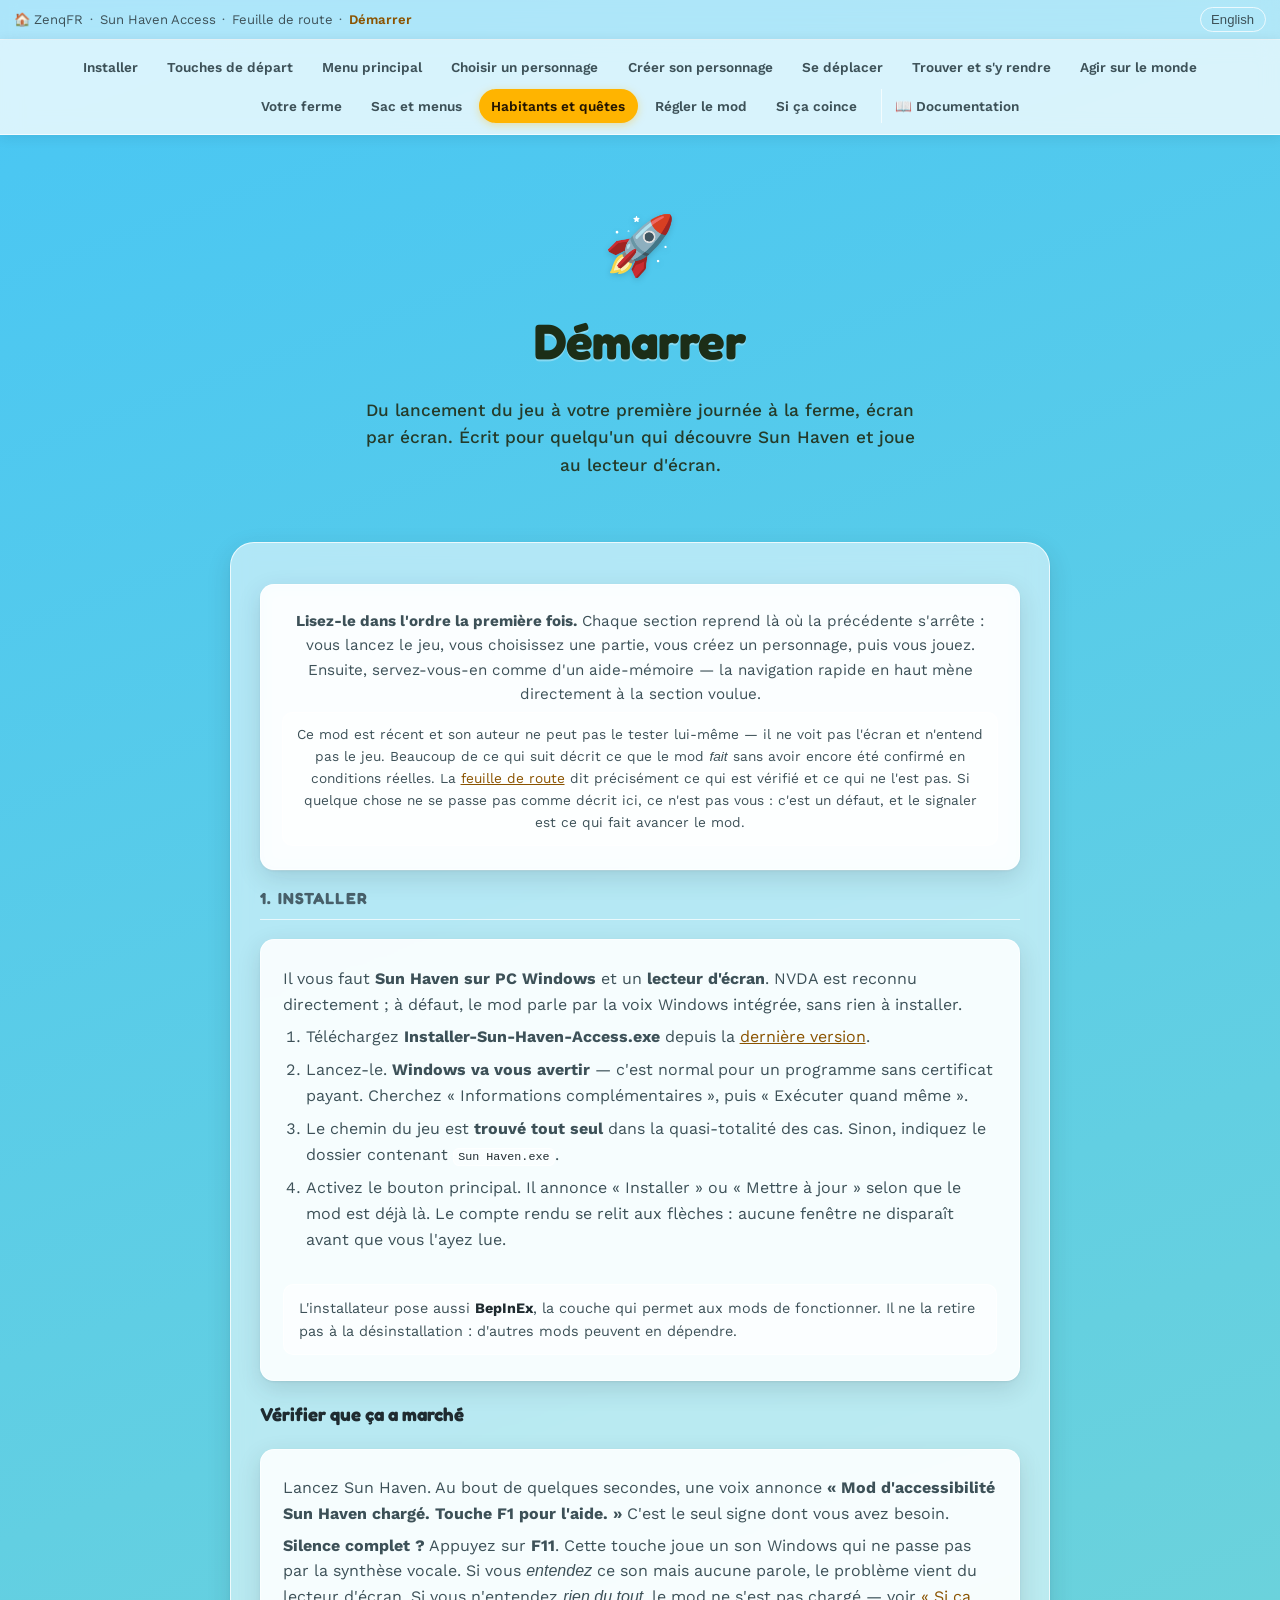
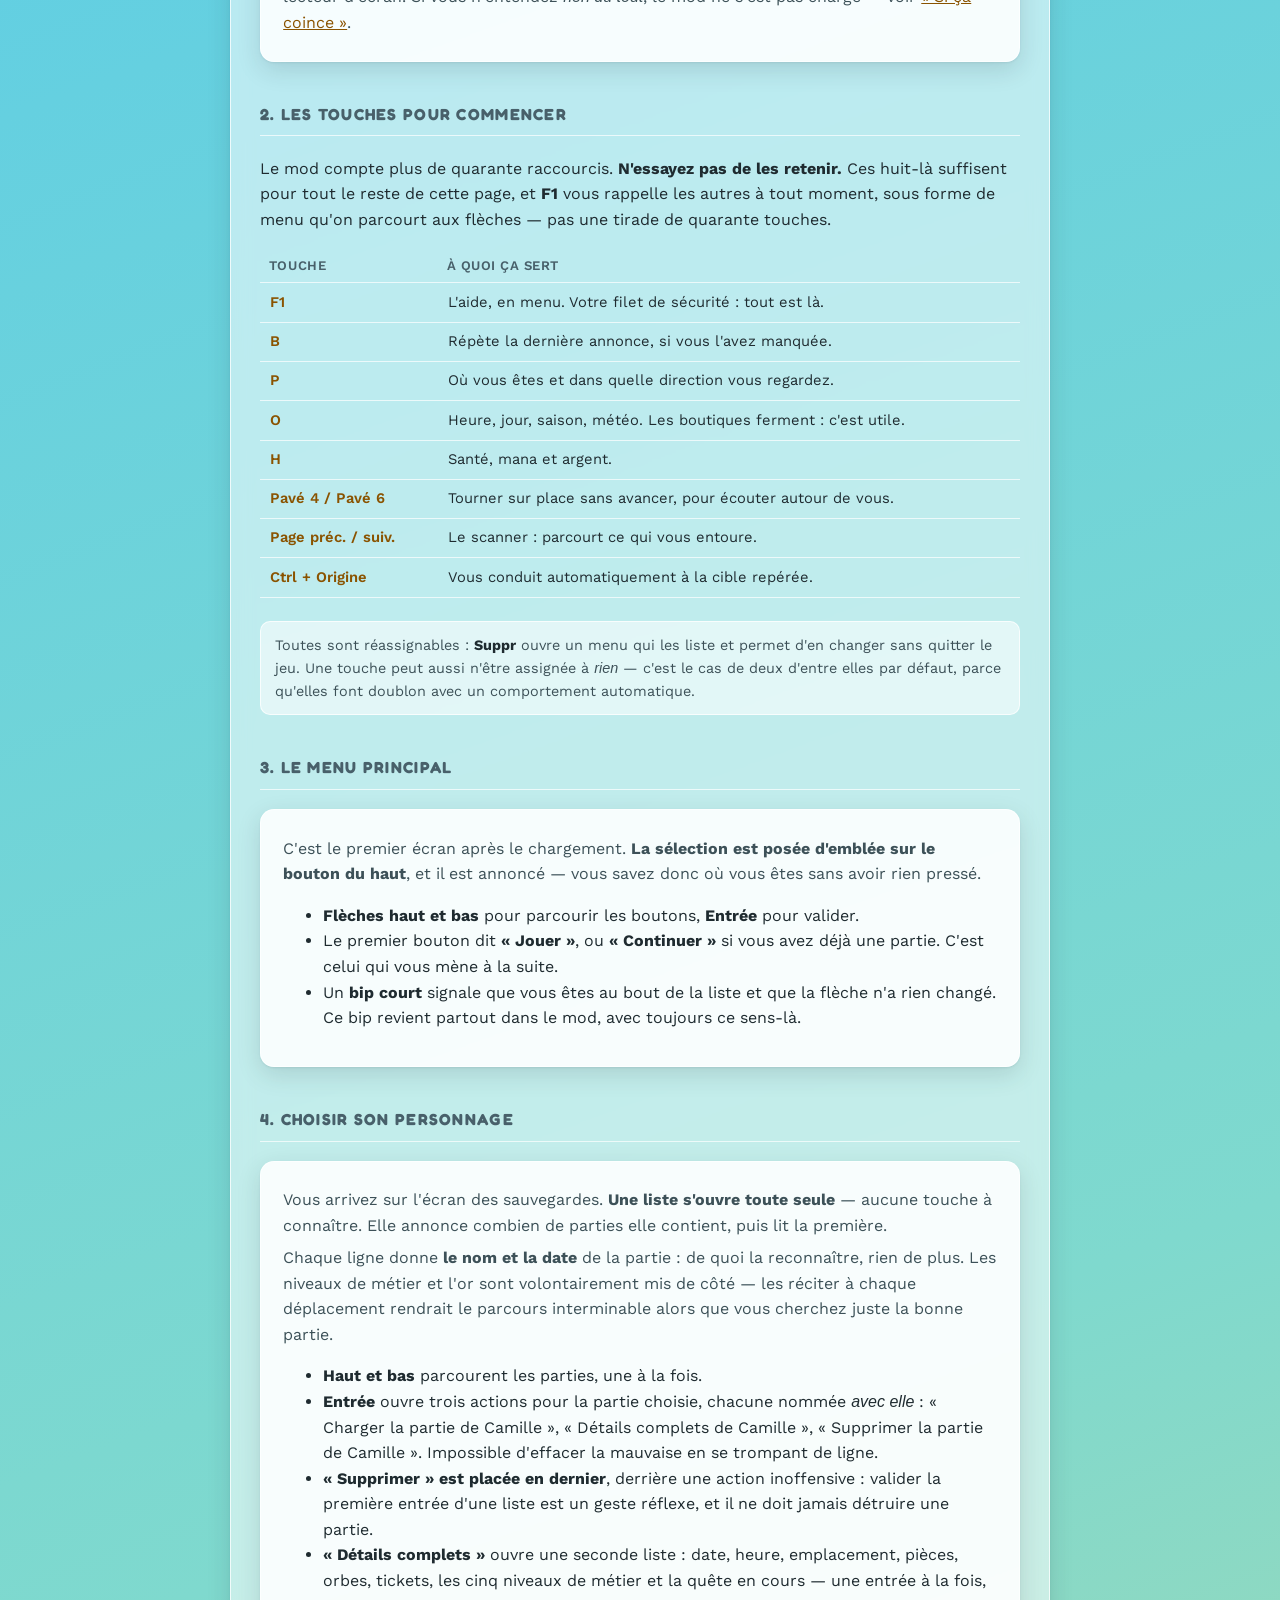
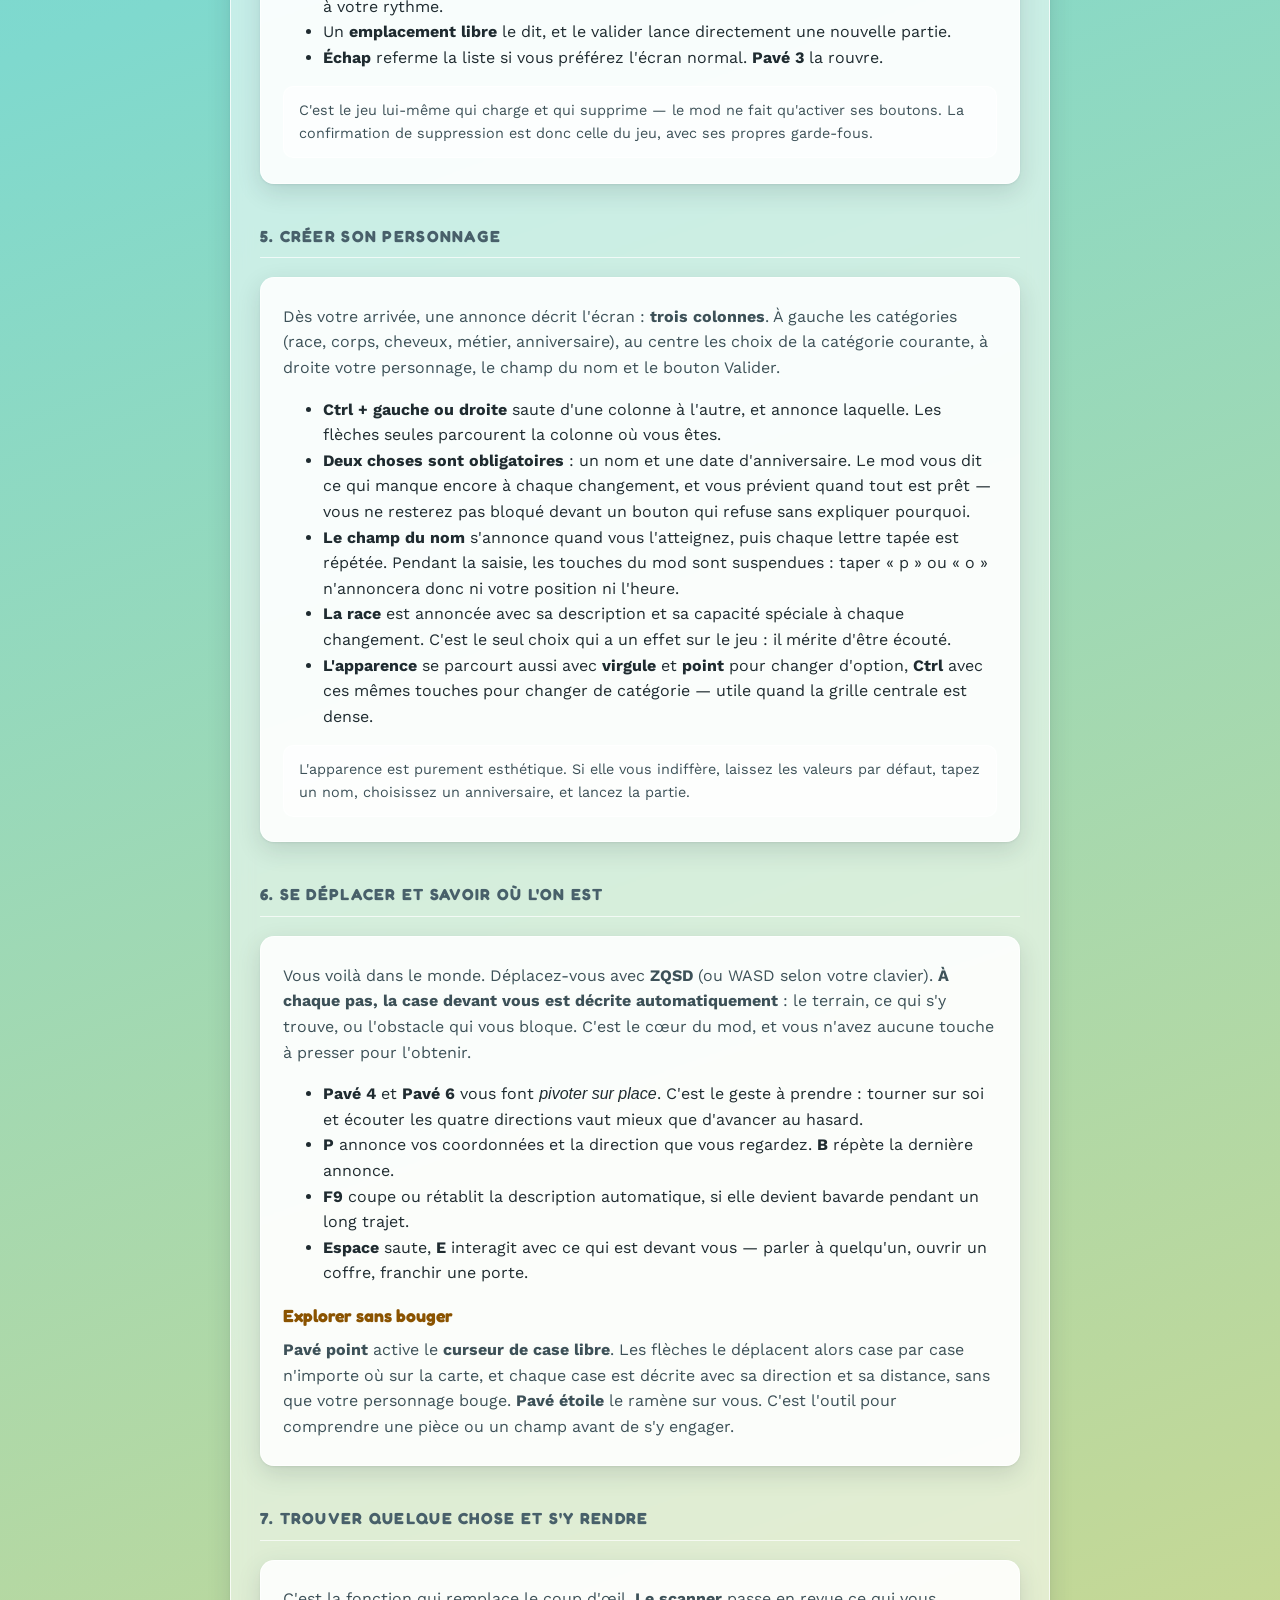
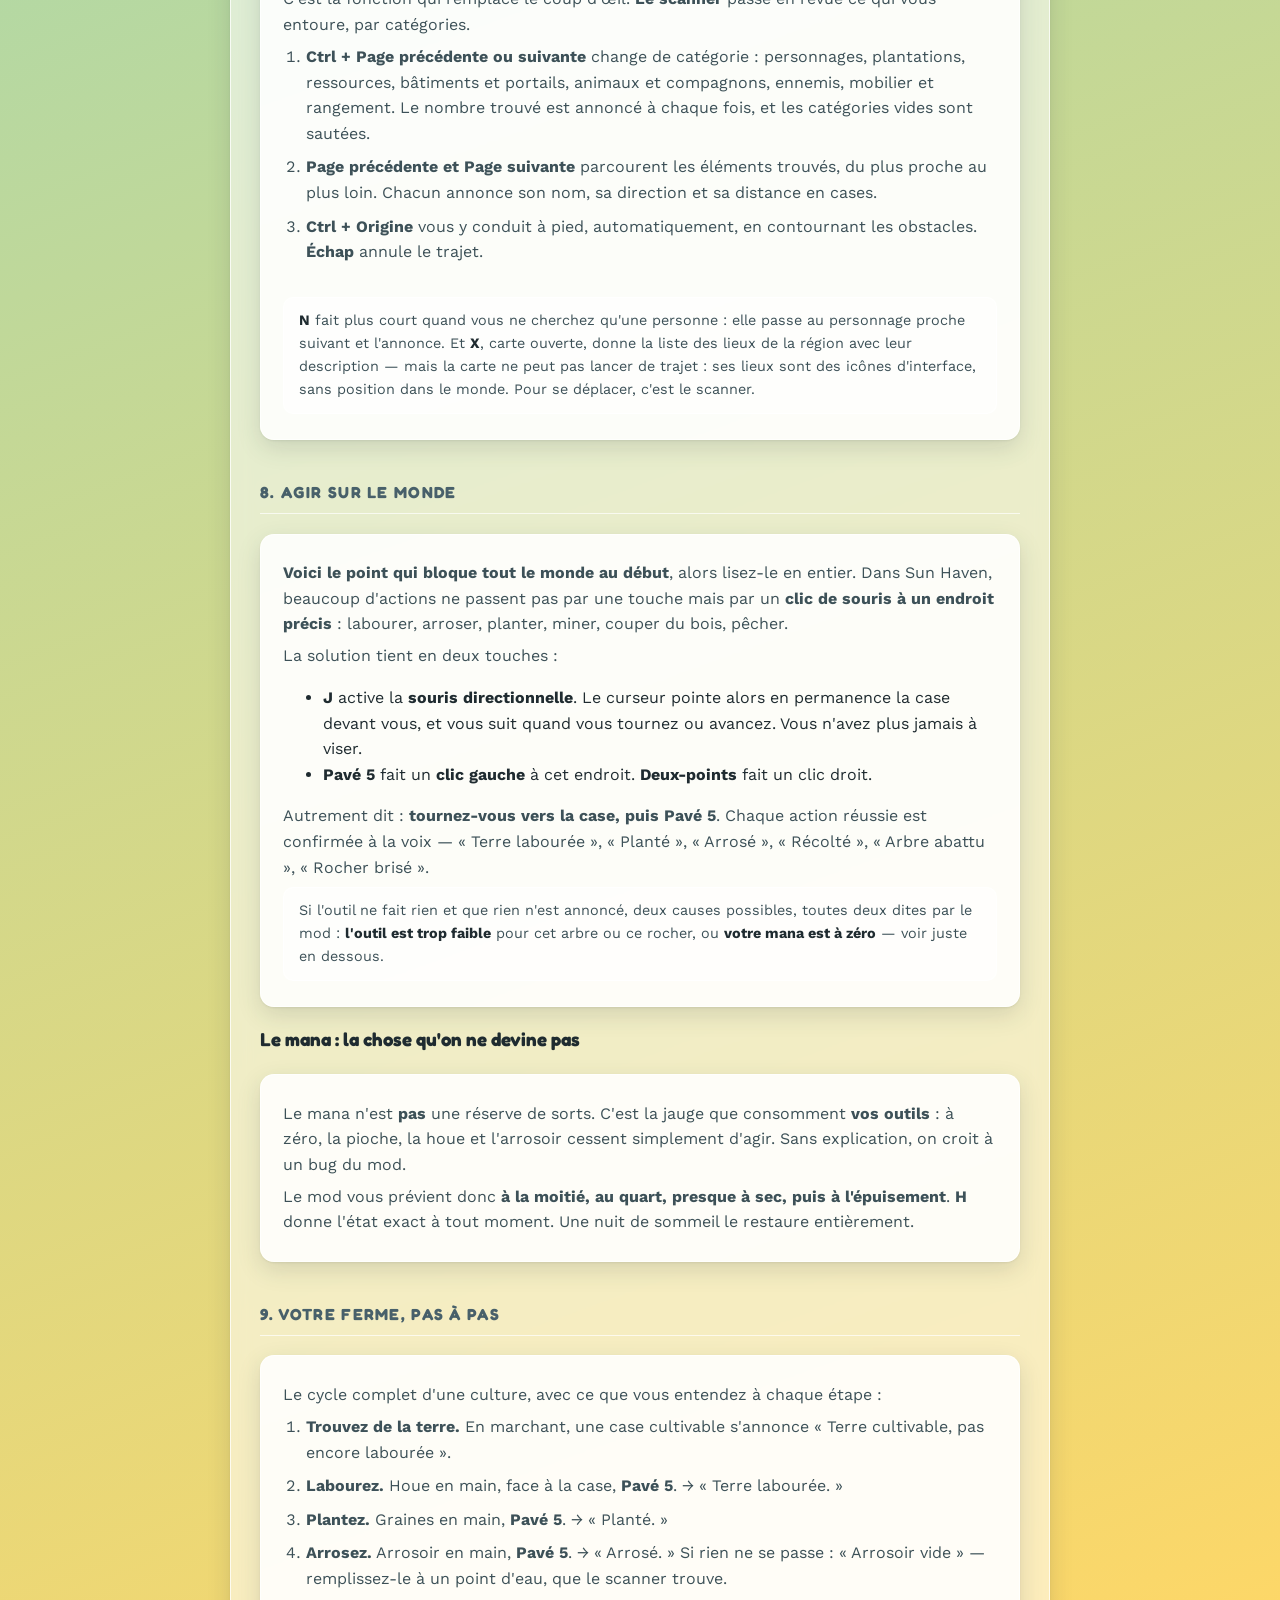
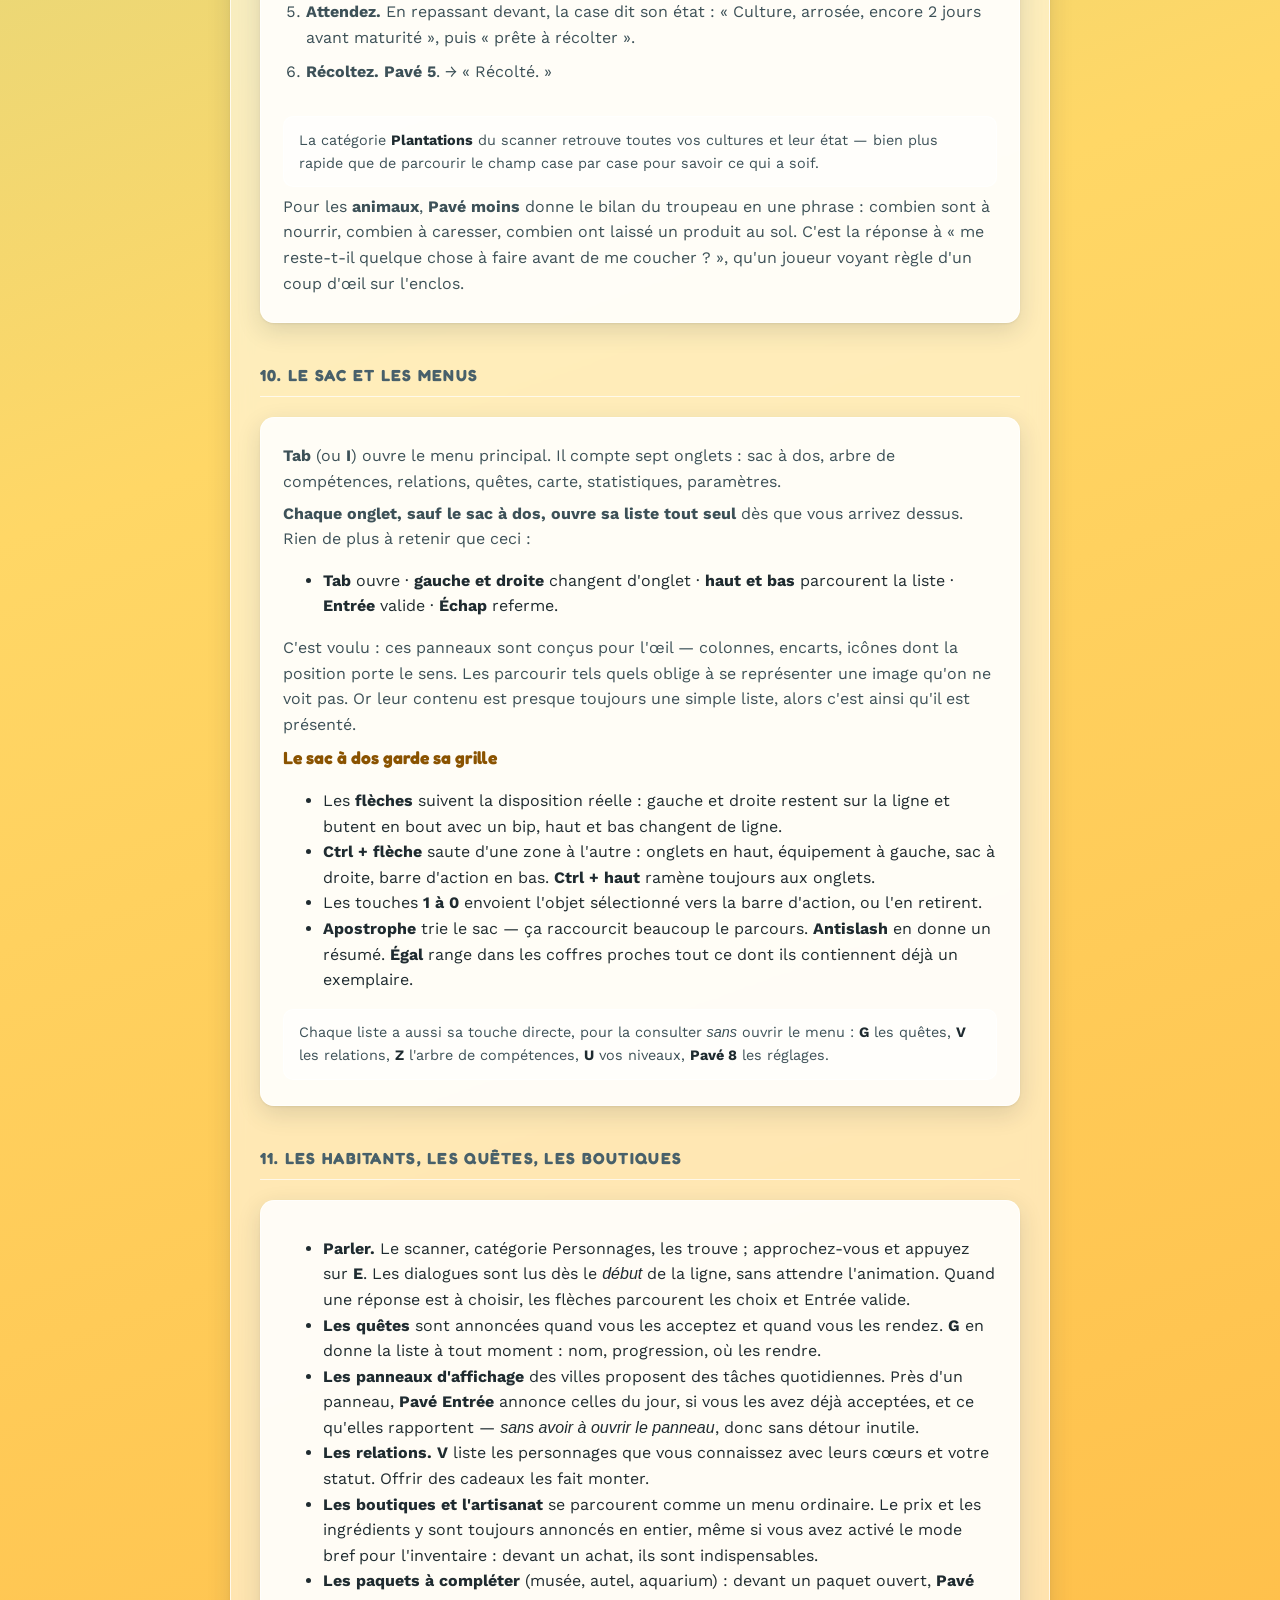
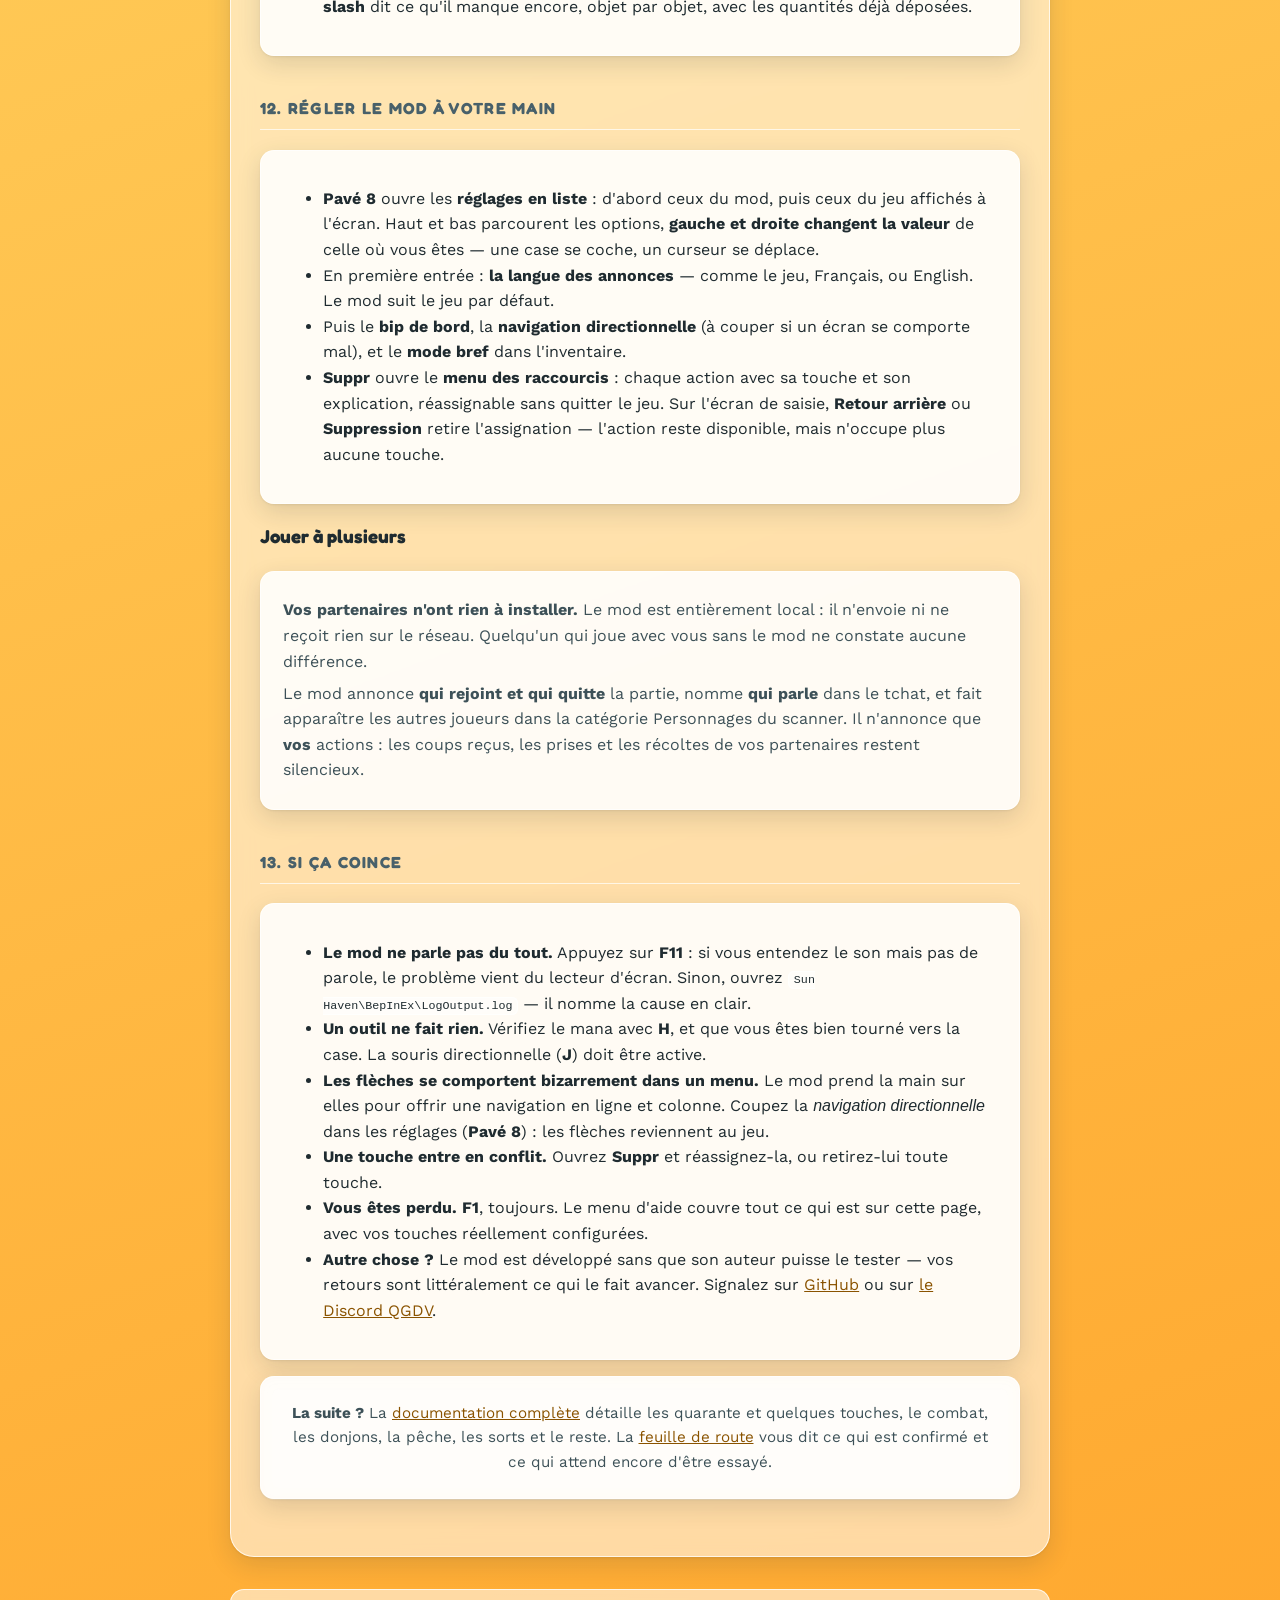
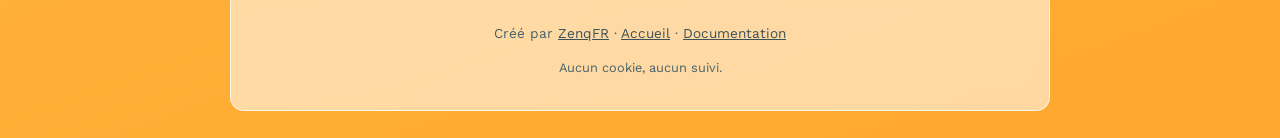
==== commit 680df6ad: "Un guide qui va du lancement à la ferme, et une feuille de route qu'on parcourt La page « Démarrer »" ====
--- a/demarrer.html
+++ b/demarrer.html
@@ -4,13 +4,13 @@
 <meta charset="utf-8">
 <meta name="viewport" content="width=device-width, initial-scale=1">
 <title>Démarrer — Sun Haven Access</title>
-<meta name="description" content="Guide de démarrage de Sun Haven Access, écrit pour un joueur aveugle qui découvre : installation, création de personnage, premières heures, touches essentielles.">
+<meta name="description" content="Guide complet de Sun Haven Access pour un joueur aveugle : installation, menu principal, choix et création du personnage, puis tout ce qu'il faut savoir pour jouer.">
 <link rel="canonical" href="https://zenqfr.github.io/SunHavenAccess/demarrer.html">
 <meta name="robots" content="index, follow">
 <link rel="icon" href="data:image/svg+xml,%3Csvg xmlns='http://www.w3.org/2000/svg' viewBox='0 0 100 100'%3E%3Ctext y='.85em' font-size='90'%3E%F0%9F%8C%BB%3C/text%3E%3C/svg%3E">
 <meta property="og:type" content="website">
 <meta property="og:title" content="Démarrer — Sun Haven Access">
-<meta property="og:description" content="De l'installation à votre première heure de jeu, écrit pour un joueur aveugle qui découvre.">
+<meta property="og:description" content="Du lancement du jeu à votre première journée à la ferme, écran par écran, pour un joueur aveugle qui découvre.">
 <meta property="og:url" content="https://zenqfr.github.io/SunHavenAccess/demarrer.html">
 <meta property="og:locale" content="fr_FR">
 <meta property="og:locale:alternate" content="en_US">
@@ -18,7 +18,7 @@
 <link rel="preconnect" href="https://fonts.googleapis.com">
 <link rel="preconnect" href="https://fonts.gstatic.com" crossorigin>
 <link href="https://fonts.googleapis.com/css2?family=Fredoka:wght@500;600;700&family=Work+Sans:wght@400;500;600;700&display=swap" rel="stylesheet">
-<link rel="stylesheet" href="style.css?v=13">
+<link rel="stylesheet" href="style.css?v=18">
 </head>
 <body>
 <a class="skip-link" href="#main">
@@ -36,169 +36,360 @@
 </nav>
 
 <nav class="quick-nav" aria-label="Navigation rapide">
-  <a href="#besoin" data-section="besoin"><span data-lang="fr">Ce qu'il faut</span><span data-lang="en" hidden>What you need</span></a>
   <a href="#installer" data-section="installer"><span data-lang="fr">Installer</span><span data-lang="en" hidden>Install</span></a>
-  <a href="#touches" data-section="touches"><span data-lang="fr">Touches vitales</span><span data-lang="en" hidden>Vital keys</span></a>
-  <a href="#personnage" data-section="personnage"><span data-lang="fr">Créer son personnage</span><span data-lang="en" hidden>Create a character</span></a>
-  <a href="#premiere-heure" data-section="premiere-heure"><span data-lang="fr">Première heure</span><span data-lang="en" hidden>First hour</span></a>
-  <a href="#aide" data-section="aide"><span data-lang="fr">Besoin d'aide</span><span data-lang="en" hidden>Need help</span></a>
+  <a href="#touches" data-section="touches"><span data-lang="fr">Touches de départ</span><span data-lang="en" hidden>Starter keys</span></a>
+  <a href="#menu-principal" data-section="menu-principal"><span data-lang="fr">Menu principal</span><span data-lang="en" hidden>Main menu</span></a>
+  <a href="#choisir" data-section="choisir"><span data-lang="fr">Choisir un personnage</span><span data-lang="en" hidden>Choose a character</span></a>
+  <a href="#creer" data-section="creer"><span data-lang="fr">Créer son personnage</span><span data-lang="en" hidden>Create a character</span></a>
+  <a href="#bouger" data-section="bouger"><span data-lang="fr">Se déplacer</span><span data-lang="en" hidden>Moving</span></a>
+  <a href="#trouver" data-section="trouver"><span data-lang="fr">Trouver et s'y rendre</span><span data-lang="en" hidden>Find and travel</span></a>
+  <a href="#agir" data-section="agir"><span data-lang="fr">Agir sur le monde</span><span data-lang="en" hidden>Acting on the world</span></a>
+  <a href="#ferme" data-section="ferme"><span data-lang="fr">Votre ferme</span><span data-lang="en" hidden>Your farm</span></a>
+  <a href="#menus" data-section="menus"><span data-lang="fr">Sac et menus</span><span data-lang="en" hidden>Bag and menus</span></a>
+  <a href="#gens" data-section="gens"><span data-lang="fr">Habitants et quêtes</span><span data-lang="en" hidden>Townsfolk and quests</span></a>
+  <a href="#reglages" data-section="reglages"><span data-lang="fr">Régler le mod</span><span data-lang="en" hidden>Configure</span></a>
+  <a href="#aide" data-section="aide"><span data-lang="fr">Si ça coince</span><span data-lang="en" hidden>If stuck</span></a>
   <a href="docs.html"><span data-lang="fr">📖 Documentation</span><span data-lang="en" hidden>📖 Documentation</span></a>
-  <a href="roadmap.html"><span data-lang="fr">🗺️ Feuille de route</span><span data-lang="en" hidden>🗺️ Roadmap</span></a>
 </nav>
 
 <header>
   <span class="emoji" aria-hidden="true">🚀</span>
   <h1><span data-lang="fr">Démarrer</span><span data-lang="en" hidden>Get started</span></h1>
   <p class="tagline">
-    <span data-lang="fr">De l'installation à votre première heure de jeu. Écrit pour quelqu'un qui découvre Sun Haven et joue au lecteur d'écran.</span>
-    <span data-lang="en" hidden>From installation to your first hour of play. Written for someone discovering Sun Haven and playing with a screen reader.</span>
+    <span data-lang="fr">Du lancement du jeu à votre première journée à la ferme, écran par écran. Écrit pour quelqu'un qui découvre Sun Haven et joue au lecteur d'écran.</span>
+    <span data-lang="en" hidden>From launching the game to your first day on the farm, screen by screen. Written for someone discovering Sun Haven and playing with a screen reader.</span>
   </p>
 </header>
 
 <main id="main">
 
-  <h2 class="section-title" id="besoin">
-    <span data-lang="fr">Ce qu'il vous faut</span><span data-lang="en" hidden>What you need</span>
-  </h2>
-  <div class="card">
-    <ul>
-      <li><span data-lang="fr"><strong>Sun Haven</strong> installé (version Steam, sous Windows).</span><span data-lang="en" hidden><strong>Sun Haven</strong> installed (Steam version, on Windows).</span></li>
-      <li><span data-lang="fr"><strong>Un lecteur d'écran.</strong> <a href="https://www.nvaccess.org/" target="_blank" rel="noopener">NVDA</a> est recommandé et gratuit : le mod lui parle directement. Si NVDA n'est pas détecté, le mod bascule automatiquement sur la synthèse vocale de Windows.</span><span data-lang="en" hidden><strong>A screen reader.</strong> <a href="https://www.nvaccess.org/" target="_blank" rel="noopener">NVDA</a> is recommended and free: the mod talks to it directly. If NVDA isn't detected, the mod automatically falls back to Windows speech.</span></li>
-      <li><span data-lang="fr">C'est tout — le reste est fourni.</span><span data-lang="en" hidden>That's all — everything else is included.</span></li>
-    </ul>
-    <p class="note">
-      <span data-lang="fr"><strong>Un conseil avant de commencer :</strong> laissez NVDA parler jusqu'au bout des annonces plutôt que de l'interrompre. Le mod annonce souvent plusieurs informations en une seule phrase (« 7, Blé » pour la quantité puis le nom, par exemple), et couper trop tôt fait perdre la seconde moitié.</span>
-      <span data-lang="en" hidden><strong>One tip before you start:</strong> let NVDA finish its announcements rather than interrupting. The mod often packs several pieces of information into one sentence ("7, Wheat" for quantity then name, for instance), and cutting it short loses the second half.</span>
+  <div class="card intro">
+    <p>
+      <span data-lang="fr"><strong>Lisez-le dans l'ordre la première fois.</strong> Chaque section reprend là où la précédente s'arrête : vous lancez le jeu, vous choisissez une partie, vous créez un personnage, puis vous jouez. Ensuite, servez-vous-en comme d'un aide-mémoire — la navigation rapide en haut mène directement à la section voulue.</span>
+      <span data-lang="en" hidden><strong>Read it in order the first time.</strong> Each section picks up where the last one ends: you launch the game, choose a save, create a character, then play. After that, use it as a reference — the quick navigation at the top jumps straight to any section.</span>
+    </p>
+    <p class="note">
+      <span data-lang="fr">Ce mod est récent et son auteur ne peut pas le tester lui-même — il ne voit pas l'écran et n'entend pas le jeu. Beaucoup de ce qui suit décrit ce que le mod <em>fait</em> sans avoir encore été confirmé en conditions réelles. La <a href="roadmap.html">feuille de route</a> dit précisément ce qui est vérifié et ce qui ne l'est pas. Si quelque chose ne se passe pas comme décrit ici, ce n'est pas vous : c'est un défaut, et le signaler est ce qui fait avancer le mod.</span>
+      <span data-lang="en" hidden>This mod is young and its author cannot test it himself — he neither sees the screen nor hears the game. Much of what follows describes what the mod <em>does</em> without having been confirmed in real conditions yet. The <a href="roadmap.html">roadmap</a> says exactly what is verified and what isn't. If something doesn't happen as described here, it isn't you: it's a defect, and reporting it is what moves the mod forward.</span>
     </p>
   </div>
 
   <h2 class="section-title" id="installer">
-    <span data-lang="fr">Installer le mod</span><span data-lang="en" hidden>Install the mod</span>
-  </h2>
-
-  <div class="card">
-    <p class="download-cta">
-      <a class="cta" href="https://github.com/ZenqFR/SunHavenAccess/releases/latest">
-        <span data-lang="fr">⬇️ Télécharger l'installateur</span><span data-lang="en" hidden>⬇️ Download the installer</span>
-      </a>
-    </p>
-    <p>
-      <span data-lang="fr">Un seul programme à lancer, <strong><code>Installer-Sun-Haven-Access.exe</code></strong>. Il trouve Sun Haven tout seul (y compris si Steam l'a installé sur un autre disque), installe BepInEx et le mod, et vous dit ce qu'il a fait. Tout se pilote au clavier, chaque bouton est nommé pour le lecteur d'écran, et le compte rendu s'écrit dans une zone de texte que vous pouvez relire autant que vous voulez — pas de message qui disparaît, pas de boîte de dialogue à deviner.</span>
-      <span data-lang="en" hidden>A single program to run, <strong><code>Installer-Sun-Haven-Access.exe</code></strong>. It finds Sun Haven on its own (including when Steam installed it on another drive), installs BepInEx and the mod, and tells you what it did. Everything is keyboard-driven, every button is named for the screen reader, and the report is written into a text box you can re-read as much as you like — no vanishing messages, no dialog to guess at.</span>
-    </p>
-
-    <h3 class="sub-title"><span data-lang="fr">Windows va vous avertir — c'est normal</span><span data-lang="en" hidden>Windows will warn you — that's expected</span></h3>
-    <p class="note">
-      <span data-lang="fr">L'installateur n'est pas signé numériquement (une signature coûte plusieurs centaines d'euros par an), donc Windows affiche <strong>« Windows a protégé votre ordinateur »</strong>. Pour continuer : activez le bouton <strong>Informations complémentaires</strong>, puis <strong>Exécuter quand même</strong>. C'est le comportement normal de Windows face à tout programme peu diffusé, pas un signe de danger.</span>
-      <span data-lang="en" hidden>The installer isn't digitally signed (a signature costs several hundred euros a year), so Windows shows <strong>"Windows protected your PC"</strong>. To continue: activate the <strong>More info</strong> button, then <strong>Run anyway</strong>. This is Windows' normal behaviour towards any program without wide distribution, not a sign of danger.</span>
-    </p>
-
-    <h3 class="sub-title"><span data-lang="fr">Vérifier que ça a marché</span><span data-lang="en" hidden>Checking it worked</span></h3>
-    <p>
-      <span data-lang="fr">Lancez Sun Haven : <strong>un message vocal confirme que le mod est chargé</strong>. Si vous l'entendez, tout va bien.</span>
-      <span data-lang="en" hidden>Launch Sun Haven: <strong>a spoken message confirms the mod has loaded</strong>. If you hear it, you're all set.</span>
-    </p>
-    <p class="note">
-      <span data-lang="fr"><strong>Vous n'entendez rien ?</strong> Appuyez sur <strong>F11</strong> : cette touche joue un son Windows, indépendamment de la synthèse vocale. Si vous entendez ce son mais aucune parole, le problème vient du lecteur d'écran ; si vous n'entendez rien du tout, le mod ne s'est pas chargé.</span>
-      <span data-lang="en" hidden><strong>Hearing nothing?</strong> Press <strong>F11</strong>: that key plays a Windows sound, independently of speech. If you hear the sound but no speech, the problem is with the screen reader; if you hear nothing at all, the mod didn't load.</span>
-    </p>
-
-    <h3 class="sub-title"><span data-lang="fr">Installation manuelle</span><span data-lang="en" hidden>Manual installation</span></h3>
-    <p>
-      <span data-lang="fr">Si vous préférez ne pas lancer d'exécutable, ou compiler vous-même :</span>
-      <span data-lang="en" hidden>If you'd rather not run an executable, or want to build it yourself:</span>
+    <span data-lang="fr">1. Installer</span><span data-lang="en" hidden>1. Install</span>
+  </h2>
+  <div class="card">
+    <p>
+      <span data-lang="fr">Il vous faut <strong>Sun Haven sur PC Windows</strong> et un <strong>lecteur d'écran</strong>. NVDA est reconnu directement ; à défaut, le mod parle par la voix Windows intégrée, sans rien à installer.</span>
+      <span data-lang="en" hidden>You need <strong>Sun Haven on Windows PC</strong> and a <strong>screen reader</strong>. NVDA is supported directly; otherwise the mod speaks through the built-in Windows voice, with nothing to install.</span>
     </p>
     <ol class="install-steps">
-      <li>
-        <span data-lang="fr">Téléchargez <a href="https://github.com/BepInEx/BepInEx/releases" target="_blank" rel="noopener">BepInEx 5.4.23.5 (x64, Mono)</a> et décompressez-le directement dans le dossier du jeu — celui qui contient <code>Sun Haven.exe</code>.</span>
-        <span data-lang="en" hidden>Download <a href="https://github.com/BepInEx/BepInEx/releases" target="_blank" rel="noopener">BepInEx 5.4.23.5 (x64, Mono)</a> and extract it straight into the game folder — the one containing <code>Sun Haven.exe</code>.</span>
-      </li>
-      <li>
-        <span data-lang="fr">Lancez Sun Haven une fois, puis quittez. BepInEx crée alors ses dossiers.</span>
-        <span data-lang="en" hidden>Launch Sun Haven once, then quit. BepInEx creates its folders at that point.</span>
-      </li>
-      <li>
-        <span data-lang="fr">Récupérez le mod depuis <a href="https://github.com/ZenqFR/SunHavenAccess" target="_blank" rel="noopener">le dépôt GitHub</a> et compilez-le (<code>dotnet build -c Release</code>).</span>
-        <span data-lang="en" hidden>Get the mod from <a href="https://github.com/ZenqFR/SunHavenAccess" target="_blank" rel="noopener">the GitHub repository</a> and build it (<code>dotnet build -c Release</code>).</span>
-      </li>
-      <li>
-        <span data-lang="fr">Copiez <code>SunHavenAccess.dll</code>, <code>Tolk.dll</code> et <code>nvdaControllerClient64.dll</code> dans <code>Sun Haven\BepInEx\plugins\SunHavenAccess\</code>.</span>
-        <span data-lang="en" hidden>Copy <code>SunHavenAccess.dll</code>, <code>Tolk.dll</code> and <code>nvdaControllerClient64.dll</code> into <code>Sun Haven\BepInEx\plugins\SunHavenAccess\</code>.</span>
-      </li>
+      <li><span data-lang="fr">Téléchargez <strong>Installer-Sun-Haven-Access.exe</strong> depuis la <a href="https://github.com/ZenqFR/SunHavenAccess/releases/latest" target="_blank" rel="noopener">dernière version</a>.</span><span data-lang="en" hidden>Download <strong>Installer-Sun-Haven-Access.exe</strong> from the <a href="https://github.com/ZenqFR/SunHavenAccess/releases/latest" target="_blank" rel="noopener">latest release</a>.</span></li>
+      <li><span data-lang="fr">Lancez-le. <strong>Windows va vous avertir</strong> — c'est normal pour un programme sans certificat payant. Cherchez « Informations complémentaires », puis « Exécuter quand même ».</span><span data-lang="en" hidden>Run it. <strong>Windows will warn you</strong> — normal for a program without a paid certificate. Look for "More info", then "Run anyway".</span></li>
+      <li><span data-lang="fr">Le chemin du jeu est <strong>trouvé tout seul</strong> dans la quasi-totalité des cas. Sinon, indiquez le dossier contenant <code>Sun Haven.exe</code>.</span><span data-lang="en" hidden>The game's path is <strong>found automatically</strong> in nearly every case. Otherwise, point it at the folder containing <code>Sun Haven.exe</code>.</span></li>
+      <li><span data-lang="fr">Activez le bouton principal. Il annonce « Installer » ou « Mettre à jour » selon que le mod est déjà là. Le compte rendu se relit aux flèches : aucune fenêtre ne disparaît avant que vous l'ayez lue.</span><span data-lang="en" hidden>Activate the main button. It says "Install" or "Update" depending on whether the mod is already there. The report can be re-read with the arrows: no window disappears before you've read it.</span></li>
     </ol>
+    <p class="note">
+      <span data-lang="fr">L'installateur pose aussi <strong>BepInEx</strong>, la couche qui permet aux mods de fonctionner. Il ne la retire pas à la désinstallation : d'autres mods peuvent en dépendre.</span>
+      <span data-lang="en" hidden>The installer also sets up <strong>BepInEx</strong>, the layer that lets mods run. It doesn't remove it on uninstall: other mods may depend on it.</span>
+    </p>
+  </div>
+
+  <h3 class="sub-title"><span data-lang="fr">Vérifier que ça a marché</span><span data-lang="en" hidden>Checking it worked</span></h3>
+  <div class="card">
+    <p>
+      <span data-lang="fr">Lancez Sun Haven. Au bout de quelques secondes, une voix annonce <strong>« Mod d'accessibilité Sun Haven chargé. Touche F1 pour l'aide. »</strong> C'est le seul signe dont vous avez besoin.</span>
+      <span data-lang="en" hidden>Launch Sun Haven. After a few seconds, a voice says <strong>"Sun Haven Access loaded. Press F1 for help."</strong> That's the only sign you need.</span>
+    </p>
+    <p>
+      <span data-lang="fr"><strong>Silence complet ?</strong> Appuyez sur <strong>F11</strong>. Cette touche joue un son Windows qui ne passe pas par la synthèse vocale. Si vous <em>entendez</em> ce son mais aucune parole, le problème vient du lecteur d'écran. Si vous n'entendez <em>rien du tout</em>, le mod ne s'est pas chargé — voir <a href="#aide">« Si ça coince »</a>.</span>
+      <span data-lang="en" hidden><strong>Total silence?</strong> Press <strong>F11</strong>. That key plays a Windows sound that doesn't go through speech. If you <em>hear</em> that sound but no speech, the problem is the screen reader. If you hear <em>nothing at all</em>, the mod didn't load — see <a href="#aide">"If stuck"</a>.</span>
+    </p>
   </div>
 
   <h2 class="section-title" id="touches">
-    <span data-lang="fr">Les touches vraiment vitales</span><span data-lang="en" hidden>The keys that really matter</span>
+    <span data-lang="fr">2. Les touches pour commencer</span><span data-lang="en" hidden>2. The keys to start with</span>
   </h2>
   <p>
-    <span data-lang="fr">Le mod compte plus de 40 raccourcis. N'essayez pas de tous les retenir : voici les dix qui suffisent pour commencer à jouer. Le reste est dans la <a href="docs.html#touches">documentation</a>, et <strong>F1</strong> vous rappelle les principales à tout moment.</span>
-    <span data-lang="en" hidden>The mod has over 40 shortcuts. Don't try to memorise them all: here are the ten that are enough to start playing. The rest is in the <a href="docs.html#touches">documentation</a>, and <strong>F1</strong> reminds you of the main ones at any time.</span>
+    <span data-lang="fr">Le mod compte plus de quarante raccourcis. <strong>N'essayez pas de les retenir.</strong> Ces huit-là suffisent pour tout le reste de cette page, et <strong>F1</strong> vous rappelle les autres à tout moment, sous forme de menu qu'on parcourt aux flèches — pas une tirade de quarante touches.</span>
+    <span data-lang="en" hidden>The mod has over forty shortcuts. <strong>Don't try to memorise them.</strong> These eight are enough for the rest of this page, and <strong>F1</strong> reminds you of the others at any time, as a menu you browse with the arrows — not a forty-key monologue.</span>
   </p>
   <table class="keys">
-    <caption class="sr-only"><span data-lang="fr">Les dix touches essentielles pour débuter</span><span data-lang="en" hidden>The ten essential keys to get started</span></caption>
+    <caption class="sr-only"><span data-lang="fr">Les huit touches essentielles pour débuter</span><span data-lang="en" hidden>The eight essential keys to get started</span></caption>
     <thead><tr>
       <th scope="col"><span data-lang="fr">Touche</span><span data-lang="en" hidden>Key</span></th>
       <th scope="col"><span data-lang="fr">À quoi ça sert</span><span data-lang="en" hidden>What it does</span></th>
     </tr></thead>
     <tbody>
-      <tr><td>F1</td><td><span data-lang="fr">Rappelle les touches principales. Votre filet de sécurité.</span><span data-lang="en" hidden>Reminds you of the main keys. Your safety net.</span></td></tr>
-      <tr><td>F10</td><td><span data-lang="fr">Décrit la case devant vous. La touche la plus utilisée du mod.</span><span data-lang="en" hidden>Describes the tile in front of you. The mod's most-used key.</span></td></tr>
+      <tr><td>F1</td><td><span data-lang="fr">L'aide, en menu. Votre filet de sécurité : tout est là.</span><span data-lang="en" hidden>The help, as a menu. Your safety net: everything is in there.</span></td></tr>
       <tr><td>B</td><td><span data-lang="fr">Répète la dernière annonce, si vous l'avez manquée.</span><span data-lang="en" hidden>Repeats the last announcement, if you missed it.</span></td></tr>
-      <tr><td>P</td><td><span data-lang="fr">Votre position et la direction que vous regardez.</span><span data-lang="en" hidden>Your position and the direction you're facing.</span></td></tr>
-      <tr><td>O</td><td><span data-lang="fr">Heure, jour, saison et météo. Utile : les boutiques ferment.</span><span data-lang="en" hidden>Time, day, season and weather. Useful: shops close.</span></td></tr>
-      <tr><td>H</td><td><span data-lang="fr">Votre santé et votre mana.</span><span data-lang="en" hidden>Your health and mana.</span></td></tr>
-      <tr><td><span data-lang="fr">Pavé 4 et Pavé 6</span><span data-lang="en" hidden>Numpad 4 and Numpad 6</span></td><td><span data-lang="fr">Tourner sur place sans avancer, pour inspecter autour de vous.</span><span data-lang="en" hidden>Turn in place without moving, to inspect your surroundings.</span></td></tr>
-      <tr><td><span data-lang="fr">Page précédente / suivante</span><span data-lang="en" hidden>Page Up / Page Down</span></td><td><span data-lang="fr">Parcourir ce qui vous entoure (le scanner). Ctrl+ces touches change de catégorie.</span><span data-lang="en" hidden>Browse what's around you (the scanner). Ctrl+these switches category.</span></td></tr>
-      <tr><td><span data-lang="fr">Origine, puis Ctrl+Origine</span><span data-lang="en" hidden>Home, then Ctrl+Home</span></td><td><span data-lang="fr">Décrit la cible repérée, puis vous y conduit automatiquement.</span><span data-lang="en" hidden>Describes the spotted target, then walks you there automatically.</span></td></tr>
-      <tr><td><span data-lang="fr">Flèches, dans un menu</span><span data-lang="en" hidden>Arrows, inside a menu</span></td><td><span data-lang="fr">Se déplacer selon la disposition réelle. Un bip court signale un bord.</span><span data-lang="en" hidden>Move according to the real layout. A short beep means you've hit an edge.</span></td></tr>
+      <tr><td>P</td><td><span data-lang="fr">Où vous êtes et dans quelle direction vous regardez.</span><span data-lang="en" hidden>Where you are and which way you're facing.</span></td></tr>
+      <tr><td>O</td><td><span data-lang="fr">Heure, jour, saison, météo. Les boutiques ferment : c'est utile.</span><span data-lang="en" hidden>Time, day, season, weather. Shops close, so this matters.</span></td></tr>
+      <tr><td>H</td><td><span data-lang="fr">Santé, mana et argent.</span><span data-lang="en" hidden>Health, mana and money.</span></td></tr>
+      <tr><td><span data-lang="fr">Pavé 4 / Pavé 6</span><span data-lang="en" hidden>Numpad 4 / Numpad 6</span></td><td><span data-lang="fr">Tourner sur place sans avancer, pour écouter autour de vous.</span><span data-lang="en" hidden>Turn in place without moving, to listen around you.</span></td></tr>
+      <tr><td><span data-lang="fr">Page préc. / suiv.</span><span data-lang="en" hidden>Page Up / Down</span></td><td><span data-lang="fr">Le scanner : parcourt ce qui vous entoure.</span><span data-lang="en" hidden>The scanner: browses what's around you.</span></td></tr>
+      <tr><td><span data-lang="fr">Ctrl + Origine</span><span data-lang="en" hidden>Ctrl + Home</span></td><td><span data-lang="fr">Vous conduit automatiquement à la cible repérée.</span><span data-lang="en" hidden>Walks you automatically to the spotted target.</span></td></tr>
     </tbody>
   </table>
   <p class="note">
-    <span data-lang="fr">Toutes les touches sont réassignables : <strong>Suppr</strong> ouvre un menu vocal qui les liste et permet de les changer sans quitter le jeu.</span>
-    <span data-lang="en" hidden>Every key can be reassigned: <strong>Delete</strong> opens a voice menu listing them all, letting you change them without leaving the game.</span>
+    <span data-lang="fr">Toutes sont réassignables : <strong>Suppr</strong> ouvre un menu qui les liste et permet d'en changer sans quitter le jeu. Une touche peut aussi n'être assignée à <em>rien</em> — c'est le cas de deux d'entre elles par défaut, parce qu'elles font doublon avec un comportement automatique.</span>
+    <span data-lang="en" hidden>All can be reassigned: <strong>Delete</strong> opens a menu listing them, letting you change them without leaving the game. A key can also be bound to <em>nothing</em> — two are shipped that way, because they duplicate something automatic.</span>
   </p>
 
-  <h2 class="section-title" id="personnage">
-    <span data-lang="fr">Créer son personnage</span><span data-lang="en" hidden>Creating your character</span>
-  </h2>
-  <div class="card">
-    <ul>
-      <li><span data-lang="fr">Naviguez dans les menus aux <strong>flèches</strong>, validez avec <strong>Entrée</strong>.</span><span data-lang="en" hidden>Navigate menus with the <strong>arrow keys</strong>, confirm with <strong>Enter</strong>.</span></li>
-      <li><span data-lang="fr"><strong>Le champ du nom</strong> s'annonce quand vous y arrivez, puis chaque lettre tapée est répétée. Pendant que vous écrivez, les touches du mod sont suspendues — taper « p » ou « o » n'annoncera donc pas votre position ni l'heure.</span><span data-lang="en" hidden><strong>The name field</strong> announces itself when you reach it, then every letter you type is echoed back. While you're typing, the mod's keys stand down — so typing "p" or "o" won't announce your position or the time.</span></li>
-      <li><span data-lang="fr"><strong>La race</strong> est annoncée avec sa description et sa capacité spéciale à chaque changement.</span><span data-lang="en" hidden><strong>Your race</strong> is announced with its description and special ability on each change.</span></li>
-      <li><span data-lang="fr"><strong>L'apparence</strong> (corps, cheveux, yeux, visage, torse, jambes, tête, queue) se parcourt avec <strong>virgule</strong> et <strong>point</strong> pour changer d'option, et <strong>Ctrl</strong> avec ces mêmes touches pour changer de catégorie.</span><span data-lang="en" hidden><strong>Appearance</strong> (body, hair, eyes, face, chest, pants, head, tail) is browsed with <strong>comma</strong> and <strong>period</strong> to change option, and <strong>Ctrl</strong> plus those same keys to change category.</span></li>
-    </ul>
-    <p class="note">
-      <span data-lang="fr">L'apparence est purement esthétique : si elle vous indiffère, laissez les valeurs par défaut et commencez à jouer. La <strong>race</strong>, en revanche, donne une capacité spéciale — elle vaut la peine d'être écoutée.</span>
-      <span data-lang="en" hidden>Appearance is purely cosmetic: if you don't care about it, leave the defaults and start playing. Your <strong>race</strong>, however, grants a special ability — that one is worth listening to.</span>
-    </p>
-  </div>
-
-  <h2 class="section-title" id="premiere-heure">
-    <span data-lang="fr">Votre première heure</span><span data-lang="en" hidden>Your first hour</span>
-  </h2>
-  <div class="card">
+  <h2 class="section-title" id="menu-principal">
+    <span data-lang="fr">3. Le menu principal</span><span data-lang="en" hidden>3. The main menu</span>
+  </h2>
+  <div class="card">
+    <p>
+      <span data-lang="fr">C'est le premier écran après le chargement. <strong>La sélection est posée d'emblée sur le bouton du haut</strong>, et il est annoncé — vous savez donc où vous êtes sans avoir rien pressé.</span>
+      <span data-lang="en" hidden>This is the first screen after loading. <strong>The selection is placed on the top button straight away</strong>, and it's announced — so you know where you are without having pressed anything.</span>
+    </p>
+    <ul>
+      <li><span data-lang="fr"><strong>Flèches haut et bas</strong> pour parcourir les boutons, <strong>Entrée</strong> pour valider.</span><span data-lang="en" hidden><strong>Up and down arrows</strong> to browse the buttons, <strong>Enter</strong> to confirm.</span></li>
+      <li><span data-lang="fr">Le premier bouton dit <strong>« Jouer »</strong>, ou <strong>« Continuer »</strong> si vous avez déjà une partie. C'est celui qui vous mène à la suite.</span><span data-lang="en" hidden>The first button says <strong>"Play"</strong>, or <strong>"Continue"</strong> if you already have a save. That's the one that takes you onward.</span></li>
+      <li><span data-lang="fr">Un <strong>bip court</strong> signale que vous êtes au bout de la liste et que la flèche n'a rien changé. Ce bip revient partout dans le mod, avec toujours ce sens-là.</span><span data-lang="en" hidden>A <strong>short beep</strong> means you've hit the end of the list and the arrow changed nothing. That beep recurs throughout the mod, always with that meaning.</span></li>
+    </ul>
+  </div>
+
+  <h2 class="section-title" id="choisir">
+    <span data-lang="fr">4. Choisir son personnage</span><span data-lang="en" hidden>4. Choosing your character</span>
+  </h2>
+  <div class="card">
+    <p>
+      <span data-lang="fr">Vous arrivez sur l'écran des sauvegardes. <strong>Une liste s'ouvre toute seule</strong> — aucune touche à connaître. Elle annonce combien de parties elle contient, puis lit la première.</span>
+      <span data-lang="en" hidden>You arrive at the saves screen. <strong>A list opens by itself</strong> — no key to know. It announces how many saves it holds, then reads the first one.</span>
+    </p>
+    <p>
+      <span data-lang="fr">Chaque ligne donne <strong>le nom et la date</strong> de la partie : de quoi la reconnaître, rien de plus. Les niveaux de métier et l'or sont volontairement mis de côté — les réciter à chaque déplacement rendrait le parcours interminable alors que vous cherchez juste la bonne partie.</span>
+      <span data-lang="en" hidden>Each line gives <strong>the name and date</strong> of the save: enough to recognise it, nothing more. Profession levels and gold are deliberately left out — reciting them on every move would make browsing endless when you're just looking for the right save.</span>
+    </p>
+    <ul>
+      <li><span data-lang="fr"><strong>Haut et bas</strong> parcourent les parties, une à la fois.</span><span data-lang="en" hidden><strong>Up and down</strong> browse the saves, one at a time.</span></li>
+      <li><span data-lang="fr"><strong>Entrée</strong> ouvre trois actions pour la partie choisie, chacune nommée <em>avec elle</em> : « Charger la partie de Camille », « Détails complets de Camille », « Supprimer la partie de Camille ». Impossible d'effacer la mauvaise en se trompant de ligne.</span><span data-lang="en" hidden><strong>Enter</strong> opens three actions for the chosen save, each named <em>with it</em>: "Load Camille's game", "Full details for Camille", "Delete Camille's game". You can't erase the wrong one by picking the wrong line.</span></li>
+      <li><span data-lang="fr"><strong>« Supprimer » est placée en dernier</strong>, derrière une action inoffensive : valider la première entrée d'une liste est un geste réflexe, et il ne doit jamais détruire une partie.</span><span data-lang="en" hidden><strong>"Delete" comes last</strong>, behind a harmless action: confirming a list's first entry is a reflex, and it must never destroy a save.</span></li>
+      <li><span data-lang="fr"><strong>« Détails complets »</strong> ouvre une seconde liste : date, heure, emplacement, pièces, orbes, tickets, les cinq niveaux de métier et la quête en cours — une entrée à la fois, à votre rythme.</span><span data-lang="en" hidden><strong>"Full details"</strong> opens a second list: date, time, slot, coins, orbs, tickets, the five profession levels and the current quest — one entry at a time, at your pace.</span></li>
+      <li><span data-lang="fr">Un <strong>emplacement libre</strong> le dit, et le valider lance directement une nouvelle partie.</span><span data-lang="en" hidden>An <strong>empty slot</strong> says so, and confirming it starts a new game directly.</span></li>
+      <li><span data-lang="fr"><strong>Échap</strong> referme la liste si vous préférez l'écran normal. <strong>Pavé 3</strong> la rouvre.</span><span data-lang="en" hidden><strong>Escape</strong> closes the list if you'd rather have the normal screen. <strong>Numpad 3</strong> reopens it.</span></li>
+    </ul>
+    <p class="note">
+      <span data-lang="fr">C'est le jeu lui-même qui charge et qui supprime — le mod ne fait qu'activer ses boutons. La confirmation de suppression est donc celle du jeu, avec ses propres garde-fous.</span>
+      <span data-lang="en" hidden>The game itself loads and deletes — the mod only triggers its buttons. So the delete confirmation is the game's own, with its own safeguards.</span>
+    </p>
+  </div>
+
+  <h2 class="section-title" id="creer">
+    <span data-lang="fr">5. Créer son personnage</span><span data-lang="en" hidden>5. Creating your character</span>
+  </h2>
+  <div class="card">
+    <p>
+      <span data-lang="fr">Dès votre arrivée, une annonce décrit l'écran : <strong>trois colonnes</strong>. À gauche les catégories (race, corps, cheveux, métier, anniversaire), au centre les choix de la catégorie courante, à droite votre personnage, le champ du nom et le bouton Valider.</span>
+      <span data-lang="en" hidden>On arrival, an announcement describes the screen: <strong>three columns</strong>. On the left the categories (race, body, hair, profession, birthday), in the centre the current category's choices, on the right your character, the name field and the Confirm button.</span>
+    </p>
+    <ul>
+      <li><span data-lang="fr"><strong>Ctrl + gauche ou droite</strong> saute d'une colonne à l'autre, et annonce laquelle. Les flèches seules parcourent la colonne où vous êtes.</span><span data-lang="en" hidden><strong>Ctrl + left or right</strong> jumps between columns, and says which. Plain arrows browse the column you're in.</span></li>
+      <li><span data-lang="fr"><strong>Deux choses sont obligatoires</strong> : un nom et une date d'anniversaire. Le mod vous dit ce qui manque encore à chaque changement, et vous prévient quand tout est prêt — vous ne resterez pas bloqué devant un bouton qui refuse sans expliquer pourquoi.</span><span data-lang="en" hidden><strong>Two things are required</strong>: a name and a birthday. The mod tells you what's still missing on each change, and says when everything is ready — you won't be stuck at a button that refuses without saying why.</span></li>
+      <li><span data-lang="fr"><strong>Le champ du nom</strong> s'annonce quand vous l'atteignez, puis chaque lettre tapée est répétée. Pendant la saisie, les touches du mod sont suspendues : taper « p » ou « o » n'annoncera donc ni votre position ni l'heure.</span><span data-lang="en" hidden><strong>The name field</strong> announces itself when you reach it, then every letter typed is echoed. While typing, the mod's keys stand down: typing "p" or "o" won't announce your position or the time.</span></li>
+      <li><span data-lang="fr"><strong>La race</strong> est annoncée avec sa description et sa capacité spéciale à chaque changement. C'est le seul choix qui a un effet sur le jeu : il mérite d'être écouté.</span><span data-lang="en" hidden><strong>Your race</strong> is announced with its description and special ability on each change. It's the only choice that affects gameplay: worth listening to.</span></li>
+      <li><span data-lang="fr"><strong>L'apparence</strong> se parcourt aussi avec <strong>virgule</strong> et <strong>point</strong> pour changer d'option, <strong>Ctrl</strong> avec ces mêmes touches pour changer de catégorie — utile quand la grille centrale est dense.</span><span data-lang="en" hidden><strong>Appearance</strong> can also be browsed with <strong>comma</strong> and <strong>period</strong> to change option, <strong>Ctrl</strong> plus those to change category — handy when the centre grid is dense.</span></li>
+    </ul>
+    <p class="note">
+      <span data-lang="fr">L'apparence est purement esthétique. Si elle vous indiffère, laissez les valeurs par défaut, tapez un nom, choisissez un anniversaire, et lancez la partie.</span>
+      <span data-lang="en" hidden>Appearance is purely cosmetic. If you don't care, leave the defaults, type a name, pick a birthday, and start the game.</span>
+    </p>
+  </div>
+
+  <h2 class="section-title" id="bouger">
+    <span data-lang="fr">6. Se déplacer et savoir où l'on est</span><span data-lang="en" hidden>6. Moving and knowing where you are</span>
+  </h2>
+  <div class="card">
+    <p>
+      <span data-lang="fr">Vous voilà dans le monde. Déplacez-vous avec <strong>ZQSD</strong> (ou WASD selon votre clavier). <strong>À chaque pas, la case devant vous est décrite automatiquement</strong> : le terrain, ce qui s'y trouve, ou l'obstacle qui vous bloque. C'est le cœur du mod, et vous n'avez aucune touche à presser pour l'obtenir.</span>
+      <span data-lang="en" hidden>You're in the world. Move with <strong>WASD</strong>. <strong>At every step, the tile in front of you is described automatically</strong>: the terrain, what's on it, or the obstacle blocking you. That's the heart of the mod, and you press nothing to get it.</span>
+    </p>
+    <ul>
+      <li><span data-lang="fr"><strong>Pavé 4</strong> et <strong>Pavé 6</strong> vous font <em>pivoter sur place</em>. C'est le geste à prendre : tourner sur soi et écouter les quatre directions vaut mieux que d'avancer au hasard.</span><span data-lang="en" hidden><strong>Numpad 4</strong> and <strong>Numpad 6</strong> <em>turn you in place</em>. Get into this habit: turning and listening to all four directions beats walking blindly.</span></li>
+      <li><span data-lang="fr"><strong>P</strong> annonce vos coordonnées et la direction que vous regardez. <strong>B</strong> répète la dernière annonce.</span><span data-lang="en" hidden><strong>P</strong> announces your coordinates and facing direction. <strong>B</strong> repeats the last announcement.</span></li>
+      <li><span data-lang="fr"><strong>F9</strong> coupe ou rétablit la description automatique, si elle devient bavarde pendant un long trajet.</span><span data-lang="en" hidden><strong>F9</strong> turns the automatic description off and back on, if it gets chatty on a long walk.</span></li>
+      <li><span data-lang="fr"><strong>Espace</strong> saute, <strong>E</strong> interagit avec ce qui est devant vous — parler à quelqu'un, ouvrir un coffre, franchir une porte.</span><span data-lang="en" hidden><strong>Space</strong> jumps, <strong>E</strong> interacts with what's ahead — talking to someone, opening a chest, going through a door.</span></li>
+    </ul>
+    <h3 class="sub-title"><span data-lang="fr">Explorer sans bouger</span><span data-lang="en" hidden>Exploring without moving</span></h3>
+    <p>
+      <span data-lang="fr"><strong>Pavé point</strong> active le <strong>curseur de case libre</strong>. Les flèches le déplacent alors case par case n'importe où sur la carte, et chaque case est décrite avec sa direction et sa distance, sans que votre personnage bouge. <strong>Pavé étoile</strong> le ramène sur vous. C'est l'outil pour comprendre une pièce ou un champ avant de s'y engager.</span>
+      <span data-lang="en" hidden><strong>Numpad period</strong> turns on the <strong>free tile cursor</strong>. The arrows then move it tile by tile anywhere on the map, each tile described with its direction and distance, without your character moving. <strong>Numpad asterisk</strong> brings it back to you. This is the tool for understanding a room or a field before committing to it.</span>
+    </p>
+  </div>
+
+  <h2 class="section-title" id="trouver">
+    <span data-lang="fr">7. Trouver quelque chose et s'y rendre</span><span data-lang="en" hidden>7. Finding something and getting there</span>
+  </h2>
+  <div class="card">
+    <p>
+      <span data-lang="fr">C'est la fonction qui remplace le coup d'œil. <strong>Le scanner</strong> passe en revue ce qui vous entoure, par catégories.</span>
+      <span data-lang="en" hidden>This is the function that replaces a glance around. <strong>The scanner</strong> reviews what's around you, by category.</span>
+    </p>
     <ol class="install-steps">
-      <li><span data-lang="fr"><strong>Prenez vos repères.</strong> Déplacez-vous en ZQSD (ou WASD). À chaque pas, la case devant vous est décrite. Utilisez Pavé 4 et Pavé 6 pour tourner sur place et écouter ce qu'il y a dans chaque direction.</span><span data-lang="en" hidden><strong>Get your bearings.</strong> Move with WASD. On every step, the tile ahead is described. Use Numpad 4 and Numpad 6 to turn in place and hear what lies in each direction.</span></li>
-      <li><span data-lang="fr"><strong>Repérez ce qui vous entoure.</strong> Page précédente et Page suivante parcourent les éléments trouvés autour de vous ; Ctrl+ces touches change de catégorie (personnages, plantations, ressources, bâtiments…). Ctrl+Origine vous conduit automatiquement à la cible choisie.</span><span data-lang="en" hidden><strong>Survey your surroundings.</strong> Page Up and Page Down browse what's been found around you; Ctrl+those switches category (characters, crops, resources, buildings…). Ctrl+Home walks you to the chosen target automatically.</span></li>
-      <li><span data-lang="fr"><strong>Cultivez.</strong> Beaucoup d'actions passent par un clic souris et non par une touche d'interaction. Activez la souris directionnelle avec <strong>J</strong> : le curseur pointera en permanence la case devant vous. Ensuite <strong>Pavé 5</strong> clique. Labourer, planter, arroser, récolter : chaque action est confirmée à la voix.</span><span data-lang="en" hidden><strong>Farm.</strong> Many actions go through a mouse click rather than an interact key. Turn on the directional mouse with <strong>J</strong>: the cursor will permanently aim at the tile in front of you. Then <strong>Numpad 5</strong> clicks. Tilling, planting, watering, harvesting: each action is confirmed aloud.</span></li>
-      <li><span data-lang="fr"><strong>Parlez aux habitants.</strong> Le scanner trouve les personnages ; approchez-vous et appuyez sur <strong>E</strong>. Les dialogues sont lus automatiquement, dès le début de chaque ligne.</span><span data-lang="en" hidden><strong>Talk to the townsfolk.</strong> The scanner finds characters; walk up and press <strong>E</strong>. Dialogue is read automatically, from the start of each line.</span></li>
-      <li><span data-lang="fr"><strong>Gérez votre sac.</strong> Tab ouvre le menu. Les flèches suivent la disposition réelle, Ctrl+flèche saute d'une zone à l'autre (onglets, équipement, sac, barre d'action). L'apostrophe trie le sac, ce qui raccourcit beaucoup le parcours.</span><span data-lang="en" hidden><strong>Manage your bag.</strong> Tab opens the menu. Arrows follow the real layout, Ctrl+arrow jumps between zones (tabs, equipment, bag, action bar). The apostrophe sorts the bag, which shortens browsing considerably.</span></li>
-      <li><span data-lang="fr"><strong>Suivez vos quêtes.</strong> Elles sont annoncées quand vous les acceptez et quand vous les rendez ; <strong>G</strong> vous en donne la liste complète à tout moment.</span><span data-lang="en" hidden><strong>Track your quests.</strong> They're announced when accepted and when handed in; <strong>G</strong> gives you the full list at any time.</span></li>
+      <li><span data-lang="fr"><strong>Ctrl + Page précédente ou suivante</strong> change de catégorie : personnages, plantations, ressources, bâtiments et portails, animaux et compagnons, ennemis, mobilier et rangement. Le nombre trouvé est annoncé à chaque fois, et les catégories vides sont sautées.</span><span data-lang="en" hidden><strong>Ctrl + Page Up or Page Down</strong> changes category: characters, crops, resources, buildings and portals, animals and pets, enemies, furniture and storage. The count is announced each time, and empty categories are skipped.</span></li>
+      <li><span data-lang="fr"><strong>Page précédente et Page suivante</strong> parcourent les éléments trouvés, du plus proche au plus loin. Chacun annonce son nom, sa direction et sa distance en cases.</span><span data-lang="en" hidden><strong>Page Up and Page Down</strong> browse the results, nearest first. Each announces its name, direction and distance in tiles.</span></li>
+      <li><span data-lang="fr"><strong>Ctrl + Origine</strong> vous y conduit à pied, automatiquement, en contournant les obstacles. <strong>Échap</strong> annule le trajet.</span><span data-lang="en" hidden><strong>Ctrl + Home</strong> walks you there automatically, going around obstacles. <strong>Escape</strong> cancels the walk.</span></li>
     </ol>
+    <p class="note">
+      <span data-lang="fr"><strong>N</strong> fait plus court quand vous ne cherchez qu'une personne : elle passe au personnage proche suivant et l'annonce. Et <strong>X</strong>, carte ouverte, donne la liste des lieux de la région avec leur description — mais la carte ne peut pas lancer de trajet : ses lieux sont des icônes d'interface, sans position dans le monde. Pour se déplacer, c'est le scanner.</span>
+      <span data-lang="en" hidden><strong>N</strong> is quicker when you only want a person: it moves to the next nearby character and announces them. And <strong>X</strong>, with the map open, lists the region's locations with their descriptions — but the map can't start a walk: its locations are interface icons with no position in the world. To travel, use the scanner.</span>
+    </p>
+  </div>
+
+  <h2 class="section-title" id="agir">
+    <span data-lang="fr">8. Agir sur le monde</span><span data-lang="en" hidden>8. Acting on the world</span>
+  </h2>
+  <div class="card">
+    <p>
+      <span data-lang="fr"><strong>Voici le point qui bloque tout le monde au début</strong>, alors lisez-le en entier. Dans Sun Haven, beaucoup d'actions ne passent pas par une touche mais par un <strong>clic de souris à un endroit précis</strong> : labourer, arroser, planter, miner, couper du bois, pêcher.</span>
+      <span data-lang="en" hidden><strong>This is the point that stops everyone at first</strong>, so read it all. In Sun Haven, many actions don't use a key but a <strong>mouse click at a precise spot</strong>: tilling, watering, planting, mining, chopping, fishing.</span>
+    </p>
+    <p>
+      <span data-lang="fr">La solution tient en deux touches :</span>
+      <span data-lang="en" hidden>The solution is two keys:</span>
+    </p>
+    <ul>
+      <li><span data-lang="fr"><strong>J</strong> active la <strong>souris directionnelle</strong>. Le curseur pointe alors en permanence la case devant vous, et vous suit quand vous tournez ou avancez. Vous n'avez plus jamais à viser.</span><span data-lang="en" hidden><strong>J</strong> turns on the <strong>directional mouse</strong>. The cursor then permanently points at the tile in front of you, following as you turn or walk. You never have to aim again.</span></li>
+      <li><span data-lang="fr"><strong>Pavé 5</strong> fait un <strong>clic gauche</strong> à cet endroit. <strong>Deux-points</strong> fait un clic droit.</span><span data-lang="en" hidden><strong>Numpad 5</strong> makes a <strong>left click</strong> there. <strong>Colon</strong> makes a right click.</span></li>
+    </ul>
+    <p>
+      <span data-lang="fr">Autrement dit : <strong>tournez-vous vers la case, puis Pavé 5</strong>. Chaque action réussie est confirmée à la voix — « Terre labourée », « Planté », « Arrosé », « Récolté », « Arbre abattu », « Rocher brisé ».</span>
+      <span data-lang="en" hidden>In short: <strong>face the tile, then Numpad 5</strong>. Every successful action is confirmed aloud — "Soil tilled", "Planted", "Watered", "Harvested", "Tree felled", "Rock broken".</span>
+    </p>
+    <p class="note">
+      <span data-lang="fr">Si l'outil ne fait rien et que rien n'est annoncé, deux causes possibles, toutes deux dites par le mod : <strong>l'outil est trop faible</strong> pour cet arbre ou ce rocher, ou <strong>votre mana est à zéro</strong> — voir juste en dessous.</span>
+      <span data-lang="en" hidden>If the tool does nothing and nothing is announced, two likely causes, both spoken by the mod: <strong>the tool is too weak</strong> for that tree or rock, or <strong>your mana is at zero</strong> — see just below.</span>
+    </p>
+  </div>
+
+  <h3 class="sub-title"><span data-lang="fr">Le mana : la chose qu'on ne devine pas</span><span data-lang="en" hidden>Mana: the thing nobody guesses</span></h3>
+  <div class="card">
+    <p>
+      <span data-lang="fr">Le mana n'est <strong>pas</strong> une réserve de sorts. C'est la jauge que consomment <strong>vos outils</strong> : à zéro, la pioche, la houe et l'arrosoir cessent simplement d'agir. Sans explication, on croit à un bug du mod.</span>
+      <span data-lang="en" hidden>Mana is <strong>not</strong> a spell reserve. It's the gauge <strong>your tools</strong> drain: at zero, the pickaxe, hoe and watering can simply stop working. With no explanation, it looks like a bug in the mod.</span>
+    </p>
+    <p>
+      <span data-lang="fr">Le mod vous prévient donc <strong>à la moitié, au quart, presque à sec, puis à l'épuisement</strong>. <strong>H</strong> donne l'état exact à tout moment. Une nuit de sommeil le restaure entièrement.</span>
+      <span data-lang="en" hidden>So the mod warns you <strong>at half, at a quarter, nearly dry, then empty</strong>. <strong>H</strong> gives the exact state at any time. A night's sleep restores it fully.</span>
+    </p>
+  </div>
+
+  <h2 class="section-title" id="ferme">
+    <span data-lang="fr">9. Votre ferme, pas à pas</span><span data-lang="en" hidden>9. Your farm, step by step</span>
+  </h2>
+  <div class="card">
+    <p>
+      <span data-lang="fr">Le cycle complet d'une culture, avec ce que vous entendez à chaque étape :</span>
+      <span data-lang="en" hidden>A crop's full cycle, with what you hear at each step:</span>
+    </p>
+    <ol class="install-steps">
+      <li><span data-lang="fr"><strong>Trouvez de la terre.</strong> En marchant, une case cultivable s'annonce « Terre cultivable, pas encore labourée ».</span><span data-lang="en" hidden><strong>Find soil.</strong> As you walk, a farmable tile announces "Farmable soil, not tilled yet".</span></li>
+      <li><span data-lang="fr"><strong>Labourez.</strong> Houe en main, face à la case, <strong>Pavé 5</strong>. → « Terre labourée. »</span><span data-lang="en" hidden><strong>Till.</strong> Hoe in hand, facing the tile, <strong>Numpad 5</strong>. → "Soil tilled."</span></li>
+      <li><span data-lang="fr"><strong>Plantez.</strong> Graines en main, <strong>Pavé 5</strong>. → « Planté. »</span><span data-lang="en" hidden><strong>Plant.</strong> Seeds in hand, <strong>Numpad 5</strong>. → "Planted."</span></li>
+      <li><span data-lang="fr"><strong>Arrosez.</strong> Arrosoir en main, <strong>Pavé 5</strong>. → « Arrosé. » Si rien ne se passe : « Arrosoir vide » — remplissez-le à un point d'eau, que le scanner trouve.</span><span data-lang="en" hidden><strong>Water.</strong> Watering can in hand, <strong>Numpad 5</strong>. → "Watered." If nothing happens: "Watering can empty" — refill at water, which the scanner finds.</span></li>
+      <li><span data-lang="fr"><strong>Attendez.</strong> En repassant devant, la case dit son état : « Culture, arrosée, encore 2 jours avant maturité », puis « prête à récolter ».</span><span data-lang="en" hidden><strong>Wait.</strong> Walking past again, the tile says its state: "Crop, watered, 2 more days to ripen", then "ready to harvest".</span></li>
+      <li><span data-lang="fr"><strong>Récoltez.</strong> <strong>Pavé 5</strong>. → « Récolté. »</span><span data-lang="en" hidden><strong>Harvest.</strong> <strong>Numpad 5</strong>. → "Harvested."</span></li>
+    </ol>
+    <p class="note">
+      <span data-lang="fr">La catégorie <strong>Plantations</strong> du scanner retrouve toutes vos cultures et leur état — bien plus rapide que de parcourir le champ case par case pour savoir ce qui a soif.</span>
+      <span data-lang="en" hidden>The scanner's <strong>Crops</strong> category finds all your plantings and their state — far quicker than walking the field tile by tile to find out what's thirsty.</span>
+    </p>
+    <p>
+      <span data-lang="fr">Pour les <strong>animaux</strong>, <strong>Pavé moins</strong> donne le bilan du troupeau en une phrase : combien sont à nourrir, combien à caresser, combien ont laissé un produit au sol. C'est la réponse à « me reste-t-il quelque chose à faire avant de me coucher ? », qu'un joueur voyant règle d'un coup d'œil sur l'enclos.</span>
+      <span data-lang="en" hidden>For <strong>animals</strong>, <strong>Numpad minus</strong> gives the herd's status in one sentence: how many need feeding, how many need petting, how many left a product on the ground. It answers "is there anything left to do before bed?", which a sighted player settles with a glance at the pen.</span>
+    </p>
+  </div>
+
+  <h2 class="section-title" id="menus">
+    <span data-lang="fr">10. Le sac et les menus</span><span data-lang="en" hidden>10. The bag and the menus</span>
+  </h2>
+  <div class="card">
+    <p>
+      <span data-lang="fr"><strong>Tab</strong> (ou <strong>I</strong>) ouvre le menu principal. Il compte sept onglets : sac à dos, arbre de compétences, relations, quêtes, carte, statistiques, paramètres.</span>
+      <span data-lang="en" hidden><strong>Tab</strong> (or <strong>I</strong>) opens the main menu. It has seven tabs: backpack, skill tree, relationships, quests, map, statistics, settings.</span>
+    </p>
+    <p>
+      <span data-lang="fr"><strong>Chaque onglet, sauf le sac à dos, ouvre sa liste tout seul</strong> dès que vous arrivez dessus. Rien de plus à retenir que ceci :</span>
+      <span data-lang="en" hidden><strong>Every tab except the backpack opens its list by itself</strong> as soon as you land on it. Nothing more to remember than this:</span>
+    </p>
+    <ul>
+      <li><span data-lang="fr"><strong>Tab</strong> ouvre · <strong>gauche et droite</strong> changent d'onglet · <strong>haut et bas</strong> parcourent la liste · <strong>Entrée</strong> valide · <strong>Échap</strong> referme.</span><span data-lang="en" hidden><strong>Tab</strong> opens · <strong>left and right</strong> change tab · <strong>up and down</strong> browse the list · <strong>Enter</strong> confirms · <strong>Escape</strong> closes.</span></li>
+    </ul>
+    <p>
+      <span data-lang="fr">C'est voulu : ces panneaux sont conçus pour l'œil — colonnes, encarts, icônes dont la position porte le sens. Les parcourir tels quels oblige à se représenter une image qu'on ne voit pas. Or leur contenu est presque toujours une simple liste, alors c'est ainsi qu'il est présenté.</span>
+      <span data-lang="en" hidden>This is deliberate: those panels are built for the eye — columns, boxes, icons whose position carries meaning. Browsing them as-is forces you to picture an image you can't see. Their content, though, is almost always a plain list, so that's how it's presented.</span>
+    </p>
+    <h3 class="sub-title"><span data-lang="fr">Le sac à dos garde sa grille</span><span data-lang="en" hidden>The backpack keeps its grid</span></h3>
+    <ul>
+      <li><span data-lang="fr">Les <strong>flèches</strong> suivent la disposition réelle : gauche et droite restent sur la ligne et butent en bout avec un bip, haut et bas changent de ligne.</span><span data-lang="en" hidden><strong>Arrows</strong> follow the real layout: left and right stay on the row and stop at its end with a beep, up and down change row.</span></li>
+      <li><span data-lang="fr"><strong>Ctrl + flèche</strong> saute d'une zone à l'autre : onglets en haut, équipement à gauche, sac à droite, barre d'action en bas. <strong>Ctrl + haut</strong> ramène toujours aux onglets.</span><span data-lang="en" hidden><strong>Ctrl + arrow</strong> jumps between areas: tabs on top, equipment left, bag right, action bar at the bottom. <strong>Ctrl + up</strong> always returns to the tabs.</span></li>
+      <li><span data-lang="fr">Les touches <strong>1 à 0</strong> envoient l'objet sélectionné vers la barre d'action, ou l'en retirent.</span><span data-lang="en" hidden>Keys <strong>1 to 0</strong> send the selected item to the action bar, or take it off.</span></li>
+      <li><span data-lang="fr"><strong>Apostrophe</strong> trie le sac — ça raccourcit beaucoup le parcours. <strong>Antislash</strong> en donne un résumé. <strong>Égal</strong> range dans les coffres proches tout ce dont ils contiennent déjà un exemplaire.</span><span data-lang="en" hidden><strong>Apostrophe</strong> sorts the bag — this shortens browsing a lot. <strong>Backslash</strong> gives a summary. <strong>Equals</strong> puts away in nearby chests everything they already hold one of.</span></li>
+    </ul>
+    <p class="note">
+      <span data-lang="fr">Chaque liste a aussi sa touche directe, pour la consulter <em>sans</em> ouvrir le menu : <strong>G</strong> les quêtes, <strong>V</strong> les relations, <strong>Z</strong> l'arbre de compétences, <strong>U</strong> vos niveaux, <strong>Pavé 8</strong> les réglages.</span>
+      <span data-lang="en" hidden>Each list also has its own key, to consult it <em>without</em> opening the menu: <strong>G</strong> quests, <strong>V</strong> relationships, <strong>Z</strong> the skill tree, <strong>U</strong> your levels, <strong>Numpad 8</strong> the settings.</span>
+    </p>
+  </div>
+
+  <h2 class="section-title" id="gens">
+    <span data-lang="fr">11. Les habitants, les quêtes, les boutiques</span><span data-lang="en" hidden>11. Townsfolk, quests, shops</span>
+  </h2>
+  <div class="card">
+    <ul>
+      <li><span data-lang="fr"><strong>Parler.</strong> Le scanner, catégorie Personnages, les trouve ; approchez-vous et appuyez sur <strong>E</strong>. Les dialogues sont lus dès le <em>début</em> de la ligne, sans attendre l'animation. Quand une réponse est à choisir, les flèches parcourent les choix et Entrée valide.</span><span data-lang="en" hidden><strong>Talking.</strong> The scanner's Characters category finds them; walk up and press <strong>E</strong>. Dialogue is read from the <em>start</em> of the line, without waiting for the animation. When a reply is to be chosen, the arrows browse the options and Enter confirms.</span></li>
+      <li><span data-lang="fr"><strong>Les quêtes</strong> sont annoncées quand vous les acceptez et quand vous les rendez. <strong>G</strong> en donne la liste à tout moment : nom, progression, où les rendre.</span><span data-lang="en" hidden><strong>Quests</strong> are announced when accepted and when handed in. <strong>G</strong> gives the list at any time: name, progress, where to hand them in.</span></li>
+      <li><span data-lang="fr"><strong>Les panneaux d'affichage</strong> des villes proposent des tâches quotidiennes. Près d'un panneau, <strong>Pavé Entrée</strong> annonce celles du jour, si vous les avez déjà acceptées, et ce qu'elles rapportent — <em>sans avoir à ouvrir le panneau</em>, donc sans détour inutile.</span><span data-lang="en" hidden><strong>Town bulletin boards</strong> offer daily tasks. Near a board, <strong>Numpad Enter</strong> announces the day's tasks, whether you've already accepted them, and what they pay — <em>without opening the board</em>, so no wasted trip.</span></li>
+      <li><span data-lang="fr"><strong>Les relations.</strong> <strong>V</strong> liste les personnages que vous connaissez avec leurs cœurs et votre statut. Offrir des cadeaux les fait monter.</span><span data-lang="en" hidden><strong>Relationships.</strong> <strong>V</strong> lists the characters you know with their hearts and your status. Gifts raise them.</span></li>
+      <li><span data-lang="fr"><strong>Les boutiques et l'artisanat</strong> se parcourent comme un menu ordinaire. Le prix et les ingrédients y sont toujours annoncés en entier, même si vous avez activé le mode bref pour l'inventaire : devant un achat, ils sont indispensables.</span><span data-lang="en" hidden><strong>Shops and crafting</strong> browse like any menu. Price and ingredients are always announced in full there, even with brief mode on for the inventory: facing a purchase, they're essential.</span></li>
+      <li><span data-lang="fr"><strong>Les paquets à compléter</strong> (musée, autel, aquarium) : devant un paquet ouvert, <strong>Pavé slash</strong> dit ce qu'il manque encore, objet par objet, avec les quantités déjà déposées.</span><span data-lang="en" hidden><strong>Bundles to complete</strong> (museum, altar, aquarium): with a bundle open, <strong>Numpad slash</strong> says what's still missing, item by item, with the quantities already handed in.</span></li>
+    </ul>
+  </div>
+
+  <h2 class="section-title" id="reglages">
+    <span data-lang="fr">12. Régler le mod à votre main</span><span data-lang="en" hidden>12. Tuning the mod to suit you</span>
+  </h2>
+  <div class="card">
+    <ul>
+      <li><span data-lang="fr"><strong>Pavé 8</strong> ouvre les <strong>réglages en liste</strong> : d'abord ceux du mod, puis ceux du jeu affichés à l'écran. Haut et bas parcourent les options, <strong>gauche et droite changent la valeur</strong> de celle où vous êtes — une case se coche, un curseur se déplace.</span><span data-lang="en" hidden><strong>Numpad 8</strong> opens the <strong>settings as a list</strong>: the mod's own first, then the game's as shown on screen. Up and down browse the options, <strong>left and right change the value</strong> of the one you're on — a box ticks, a slider moves.</span></li>
+      <li><span data-lang="fr">En première entrée : <strong>la langue des annonces</strong> — comme le jeu, Français, ou English. Le mod suit le jeu par défaut.</span><span data-lang="en" hidden>First entry: <strong>the announcement language</strong> — same as the game, Français, or English. The mod follows the game by default.</span></li>
+      <li><span data-lang="fr">Puis le <strong>bip de bord</strong>, la <strong>navigation directionnelle</strong> (à couper si un écran se comporte mal), et le <strong>mode bref</strong> dans l'inventaire.</span><span data-lang="en" hidden>Then the <strong>edge beep</strong>, <strong>directional navigation</strong> (turn it off if a screen misbehaves), and <strong>brief mode</strong> in the inventory.</span></li>
+      <li><span data-lang="fr"><strong>Suppr</strong> ouvre le <strong>menu des raccourcis</strong> : chaque action avec sa touche et son explication, réassignable sans quitter le jeu. Sur l'écran de saisie, <strong>Retour arrière</strong> ou <strong>Suppression</strong> retire l'assignation — l'action reste disponible, mais n'occupe plus aucune touche.</span><span data-lang="en" hidden><strong>Delete</strong> opens the <strong>shortcuts menu</strong>: every action with its key and explanation, reassignable without leaving the game. On the entry screen, <strong>Backspace</strong> or <strong>Delete</strong> clears the binding — the action stays available but no longer occupies a key.</span></li>
+    </ul>
+  </div>
+
+  <h3 class="sub-title"><span data-lang="fr">Jouer à plusieurs</span><span data-lang="en" hidden>Playing together</span></h3>
+  <div class="card">
+    <p>
+      <span data-lang="fr"><strong>Vos partenaires n'ont rien à installer.</strong> Le mod est entièrement local : il n'envoie ni ne reçoit rien sur le réseau. Quelqu'un qui joue avec vous sans le mod ne constate aucune différence.</span>
+      <span data-lang="en" hidden><strong>Your partners need install nothing.</strong> The mod is entirely local: it sends and receives nothing over the network. Someone playing with you without it notices no difference.</span>
+    </p>
+    <p>
+      <span data-lang="fr">Le mod annonce <strong>qui rejoint et qui quitte</strong> la partie, nomme <strong>qui parle</strong> dans le tchat, et fait apparaître les autres joueurs dans la catégorie Personnages du scanner. Il n'annonce que <strong>vos</strong> actions : les coups reçus, les prises et les récoltes de vos partenaires restent silencieux.</span>
+      <span data-lang="en" hidden>The mod announces <strong>who joins and who leaves</strong>, names <strong>who is speaking</strong> in chat, and shows other players in the scanner's Characters category. It announces only <strong>your</strong> actions: hits taken, catches and harvests by your partners stay silent.</span>
+    </p>
   </div>
 
   <h2 class="section-title" id="aide">
-    <span data-lang="fr">Si quelque chose ne va pas</span><span data-lang="en" hidden>If something goes wrong</span>
-  </h2>
-  <div class="card">
-    <ul>
-      <li><span data-lang="fr"><strong>Le mod ne parle pas du tout</strong> : appuyez sur F11 pour distinguer un problème de synthèse vocale d'un problème de chargement du mod (voir plus haut).</span><span data-lang="en" hidden><strong>The mod doesn't speak at all</strong>: press F11 to tell a speech problem apart from a mod-loading problem (see above).</span></li>
-      <li><span data-lang="fr"><strong>Les flèches se comportent bizarrement dans un menu</strong> : le mod prend la main sur les flèches pour offrir une navigation en ligne et colonne. Ce comportement se désactive dans le fichier de configuration, section <code>Navigation</code>.</span><span data-lang="en" hidden><strong>Arrows behave oddly in a menu</strong>: the mod takes over the arrow keys to provide row-and-column navigation. That behaviour can be turned off in the configuration file, <code>Navigation</code> section.</span></li>
-      <li><span data-lang="fr"><strong>Une touche entre en conflit avec autre chose</strong> : ouvrez le menu des raccourcis avec <strong>Suppr</strong> et réassignez-la.</span><span data-lang="en" hidden><strong>A key clashes with something else</strong>: open the shortcuts menu with <strong>Delete</strong> and reassign it.</span></li>
-      <li><span data-lang="fr"><strong>Autre chose ?</strong> Le mod est jeune et développé sans pouvoir être testé par son auteur — vos retours sont ce qui le fait avancer. Signalez le problème sur <a href="https://github.com/ZenqFR/SunHavenAccess/issues" target="_blank" rel="noopener">GitHub</a> ou sur <a href="https://discord.gg/DD7bP3r7Qd" target="_blank" rel="noopener">le Discord QGDV</a>.</span><span data-lang="en" hidden><strong>Anything else?</strong> The mod is young and developed without its author being able to test it — your feedback is what moves it forward. Report the problem on <a href="https://github.com/ZenqFR/SunHavenAccess/issues" target="_blank" rel="noopener">GitHub</a> or on <a href="https://discord.gg/DD7bP3r7Qd" target="_blank" rel="noopener">the QGDV Discord</a>.</span></li>
-    </ul>
+    <span data-lang="fr">13. Si ça coince</span><span data-lang="en" hidden>13. If you get stuck</span>
+  </h2>
+  <div class="card">
+    <ul>
+      <li><span data-lang="fr"><strong>Le mod ne parle pas du tout.</strong> Appuyez sur <strong>F11</strong> : si vous entendez le son mais pas de parole, le problème vient du lecteur d'écran. Sinon, ouvrez <code>Sun Haven\BepInEx\LogOutput.log</code> — il nomme la cause en clair.</span><span data-lang="en" hidden><strong>The mod doesn't speak at all.</strong> Press <strong>F11</strong>: if you hear the sound but no speech, the problem is the screen reader. Otherwise open <code>Sun Haven\BepInEx\LogOutput.log</code> — it names the cause in plain words.</span></li>
+      <li><span data-lang="fr"><strong>Un outil ne fait rien.</strong> Vérifiez le mana avec <strong>H</strong>, et que vous êtes bien tourné vers la case. La souris directionnelle (<strong>J</strong>) doit être active.</span><span data-lang="en" hidden><strong>A tool does nothing.</strong> Check mana with <strong>H</strong>, and that you're facing the tile. The directional mouse (<strong>J</strong>) must be on.</span></li>
+      <li><span data-lang="fr"><strong>Les flèches se comportent bizarrement dans un menu.</strong> Le mod prend la main sur elles pour offrir une navigation en ligne et colonne. Coupez la <em>navigation directionnelle</em> dans les réglages (<strong>Pavé 8</strong>) : les flèches reviennent au jeu.</span><span data-lang="en" hidden><strong>Arrows behave oddly in a menu.</strong> The mod takes them over to provide row-and-column navigation. Turn off <em>directional navigation</em> in the settings (<strong>Numpad 8</strong>): the arrows go back to the game.</span></li>
+      <li><span data-lang="fr"><strong>Une touche entre en conflit.</strong> Ouvrez <strong>Suppr</strong> et réassignez-la, ou retirez-lui toute touche.</span><span data-lang="en" hidden><strong>A key clashes.</strong> Open <strong>Delete</strong> and reassign it, or clear its binding entirely.</span></li>
+      <li><span data-lang="fr"><strong>Vous êtes perdu.</strong> <strong>F1</strong>, toujours. Le menu d'aide couvre tout ce qui est sur cette page, avec vos touches réellement configurées.</span><span data-lang="en" hidden><strong>You're lost.</strong> <strong>F1</strong>, always. The help menu covers everything on this page, with your actually-configured keys.</span></li>
+      <li><span data-lang="fr"><strong>Autre chose ?</strong> Le mod est développé sans que son auteur puisse le tester — vos retours sont littéralement ce qui le fait avancer. Signalez sur <a href="https://github.com/ZenqFR/SunHavenAccess/issues" target="_blank" rel="noopener">GitHub</a> ou sur <a href="https://discord.gg/DD7bP3r7Qd" target="_blank" rel="noopener">le Discord QGDV</a>.</span><span data-lang="en" hidden><strong>Anything else?</strong> The mod is built without its author being able to test it — your feedback is literally what moves it forward. Report on <a href="https://github.com/ZenqFR/SunHavenAccess/issues" target="_blank" rel="noopener">GitHub</a> or on <a href="https://discord.gg/DD7bP3r7Qd" target="_blank" rel="noopener">the QGDV Discord</a>.</span></li>
+    </ul>
+  </div>
+
+  <div class="card intro">
+    <p>
+      <span data-lang="fr"><strong>La suite ?</strong> La <a href="docs.html">documentation complète</a> détaille les quarante et quelques touches, le combat, les donjons, la pêche, les sorts et le reste. La <a href="roadmap.html">feuille de route</a> vous dit ce qui est confirmé et ce qui attend encore d'être essayé.</span>
+      <span data-lang="en" hidden><strong>What next?</strong> The <a href="docs.html">full documentation</a> details the forty-odd keys, combat, dungeons, fishing, spells and the rest. The <a href="roadmap.html">roadmap</a> tells you what's confirmed and what's still waiting to be tried.</span>
+    </p>
   </div>
 
 </main>
@@ -216,7 +407,7 @@
 
 <button type="button" class="to-top" id="to-top" aria-label="Retour en haut de la page">↑</button>
 
-<script src="site.js?v=5"></script>
+<script src="site.js?v=6"></script>
 
 </body>
 </html>
--- a/style.css
+++ b/style.css
@@ -530,6 +530,110 @@
   padding: 0.5em 0.7em;
 }
 
+/* ---- Feuille de route : filtres et étapes repliables --------------------------------------- */
+
+/* Sans ces deux commandes, la page est un mur de cent trente points d'affilée où l'on cherche
+   « ce qu'il me reste à tester ». Les cases filtrent par statut, les étapes se replient : on
+   ouvre celle où l'on en est, et rien d'autre. Ce sont de vraies cases à cocher et de vrais
+   éléments <details>, donc annoncés comme tels par le lecteur d'écran sans rien simuler. */
+.filters {
+  background: var(--bg-card);
+  border: 1px solid var(--bg-card-border);
+  border-radius: var(--radius);
+  box-shadow: var(--shadow);
+  padding: 1.1em 1.3em;
+  margin: 1.5em 0;
+}
+.filters-title {
+  font-family: "Fredoka", system-ui, sans-serif;
+  font-size: 1.1rem;
+  margin: 0 0 0.7em;
+}
+.filter-boxes { display: flex; flex-wrap: wrap; gap: 0.5em 1.2em; }
+.filter-box {
+  display: inline-flex;
+  align-items: center;
+  gap: 0.45em;
+  font-weight: 600;
+  padding: 0.3em 0.6em 0.3em 0.4em;
+  border-radius: 8px;
+  border-left: 5px solid var(--text-faint);
+  background: rgba(255, 255, 255, 0.5);
+  cursor: pointer;
+}
+.filter-box input { width: 1.1em; height: 1.1em; accent-color: var(--focus); cursor: pointer; }
+.filter-todo     { border-left-color: var(--sky-text); }
+.filter-fix      { border-left-color: var(--alert-text); }
+.filter-optimize { border-left-color: var(--accent-strong); }
+.filter-ok       { border-left-color: var(--leaf-text); }
+
+.filter-actions { display: flex; flex-wrap: wrap; gap: 0.6em; margin-top: 0.9em; }
+.filter-actions button {
+  font: inherit;
+  font-weight: 600;
+  padding: 0.45em 0.9em;
+  border-radius: 999px;
+  border: 1px solid var(--glass-border);
+  background: var(--glass-bg);
+  color: var(--text);
+  cursor: pointer;
+}
+.filter-actions button:hover { background: #fff; }
+#filter-remaining {
+  background: var(--leaf-text);
+  border-color: var(--leaf-text);
+  color: #fff;
+}
+#filter-remaining:hover { background: var(--leaf-deep); border-color: var(--leaf-deep); }
+
+.filter-result { margin: 0.8em 0 0; font-weight: 600; color: var(--text-dim); }
+
+.stage {
+  background: var(--bg-card);
+  border: 1px solid var(--bg-card-border);
+  border-radius: var(--radius);
+  box-shadow: var(--shadow);
+  margin: 0 0 0.9em;
+  overflow: hidden;
+}
+.stage > summary {
+  display: flex;
+  flex-wrap: wrap;
+  align-items: baseline;
+  justify-content: space-between;
+  gap: 0.5em 1em;
+  padding: 0.9em 1.2em;
+  cursor: pointer;
+  font-family: "Fredoka", system-ui, sans-serif;
+  font-size: 1.15rem;
+  font-weight: 600;
+}
+.stage > summary:hover { background: rgba(255, 255, 255, 0.55); }
+.stage[open] > summary { border-bottom: 1px solid var(--bg-card-border); }
+.stage-count {
+  font-family: "Work Sans", system-ui, sans-serif;
+  font-size: 0.9rem;
+  font-weight: 600;
+  color: var(--text-dim);
+}
+.stage-body { padding: 0.2em 1.2em 1.2em; }
+.stage-intro { color: var(--text-dim); }
+
+/* La note est le gros du texte et ne sert qu'après coup : repliée, elle cesse de s'interposer
+   entre « ce qu'il faut faire » et « ce qu'on doit entendre », qui sont l'essentiel. */
+.item-note {
+  background: rgba(255, 255, 255, 0.6);
+  border-radius: 8px;
+  padding: 0.4em 0.7em;
+  margin-top: 0.5em;
+}
+.item-note > summary { cursor: pointer; font-weight: 600; color: var(--text-dim); font-size: 0.92rem; }
+.item-note > p { margin: 0.5em 0 0.2em; }
+
+/* Masquage par le filtre. `hidden` ne suffit pas : les éléments de liste ont un `display`
+   propre qui l'emporte sur la valeur par défaut de l'attribut. */
+.roadmap-item[hidden], .stage[hidden] { display: none !important; }
+
 /* La barre de navigation de cette page porte onze étapes numérotées : elle déborde sur un écran
    étroit, on la laisse défiler horizontalement plutôt que de la tasser illisiblement. */
 @media (max-width: 900px) {
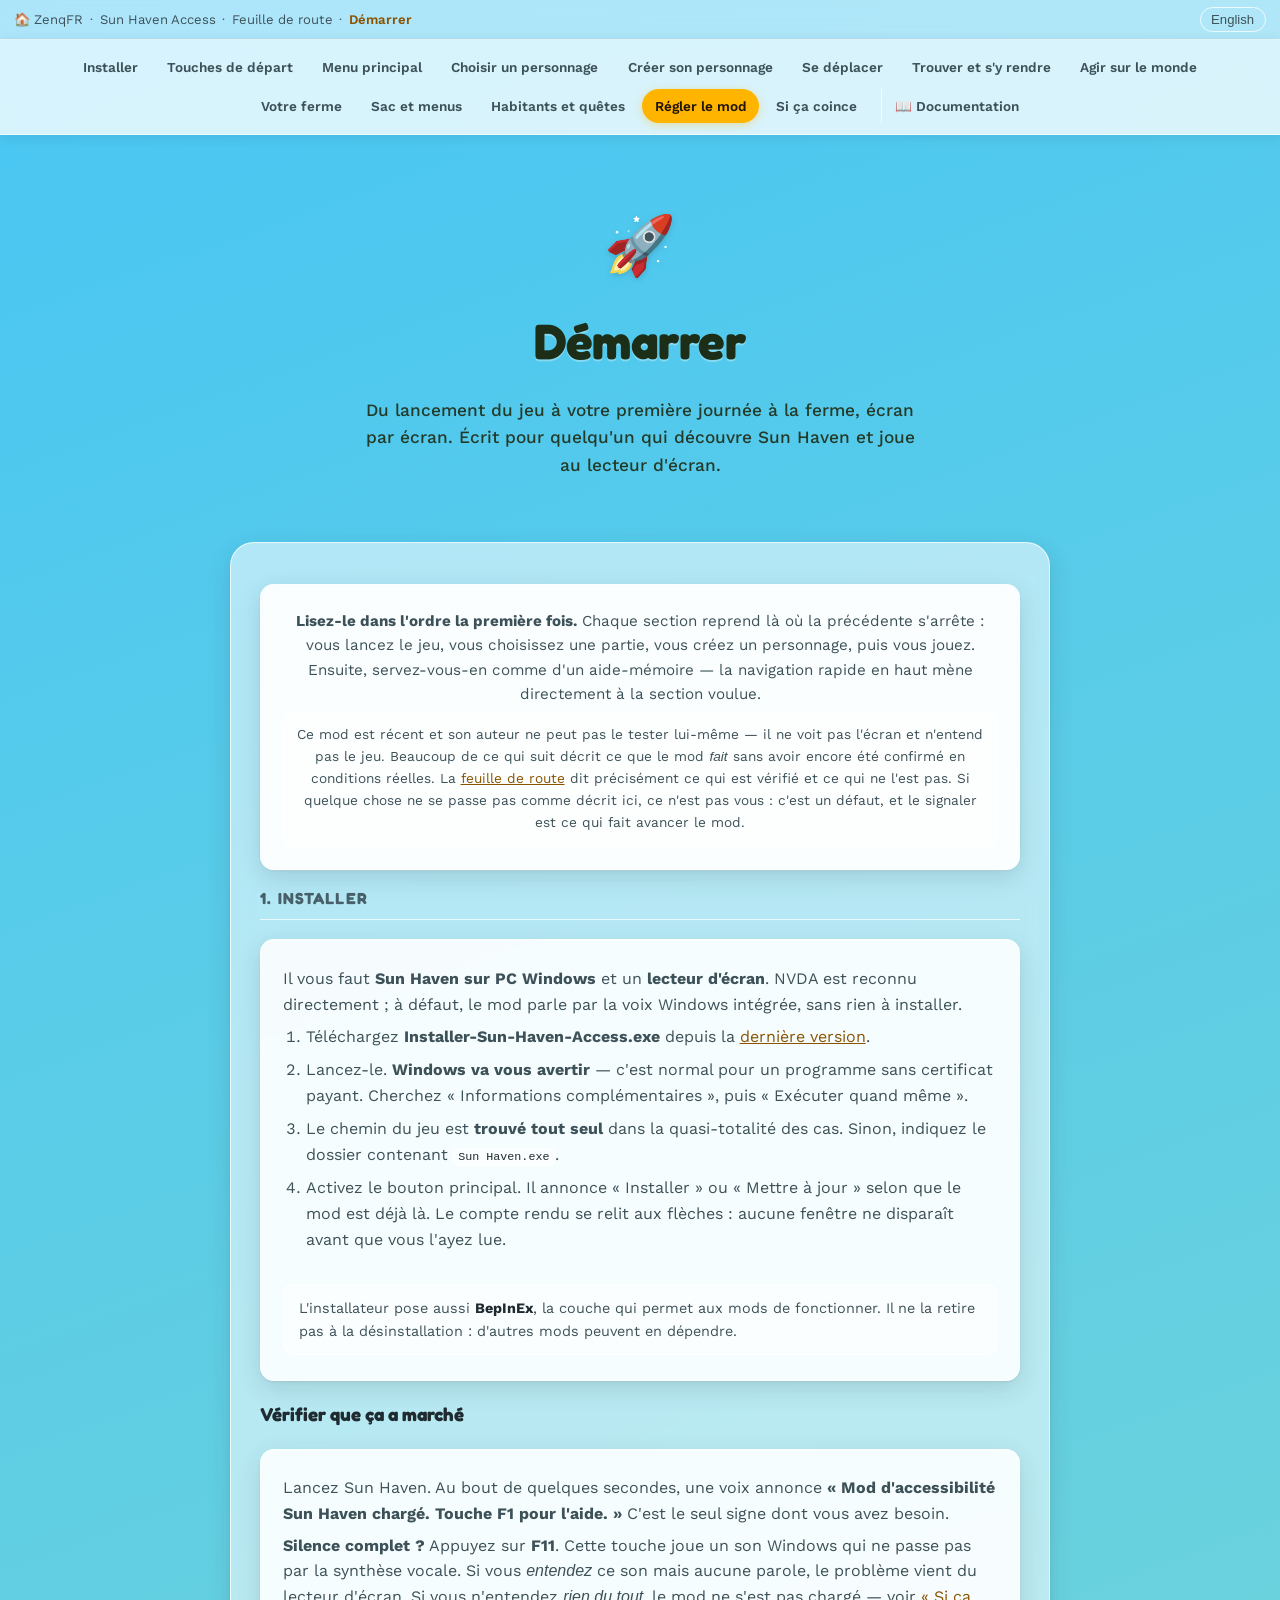
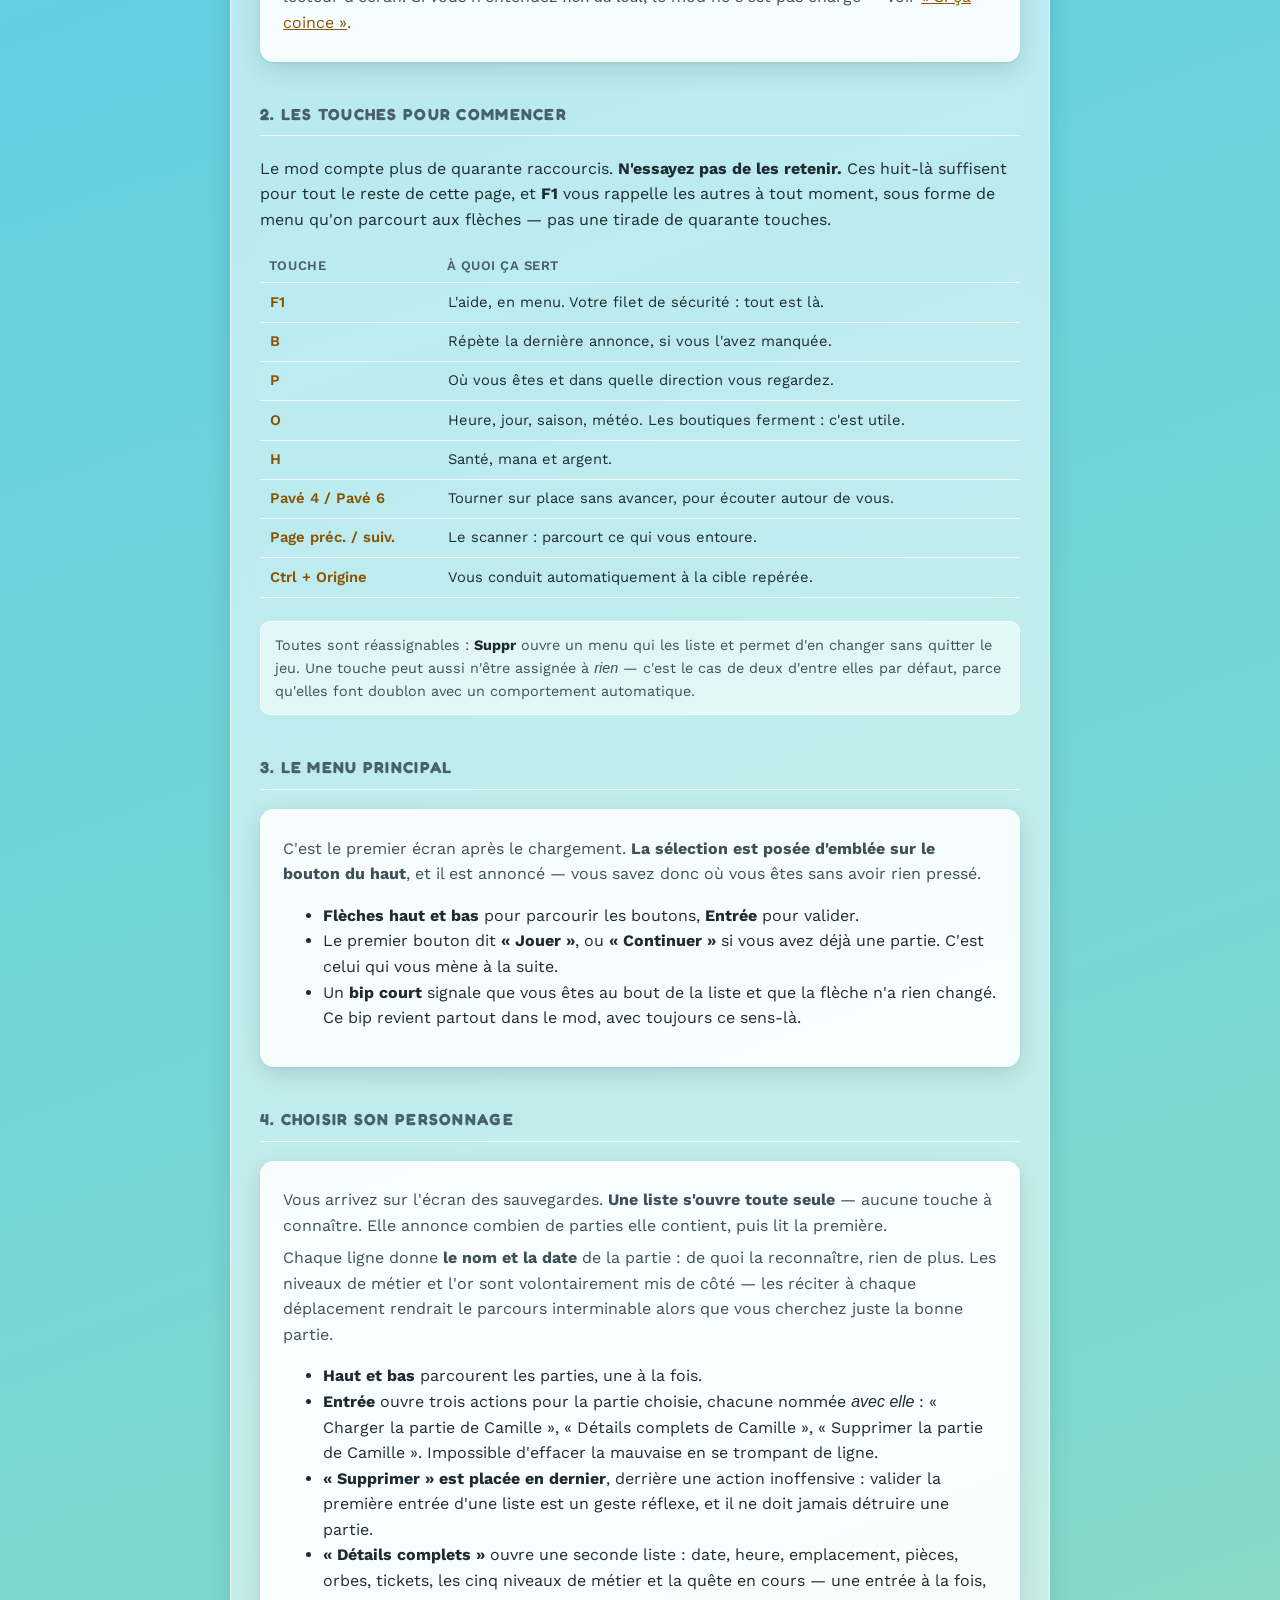
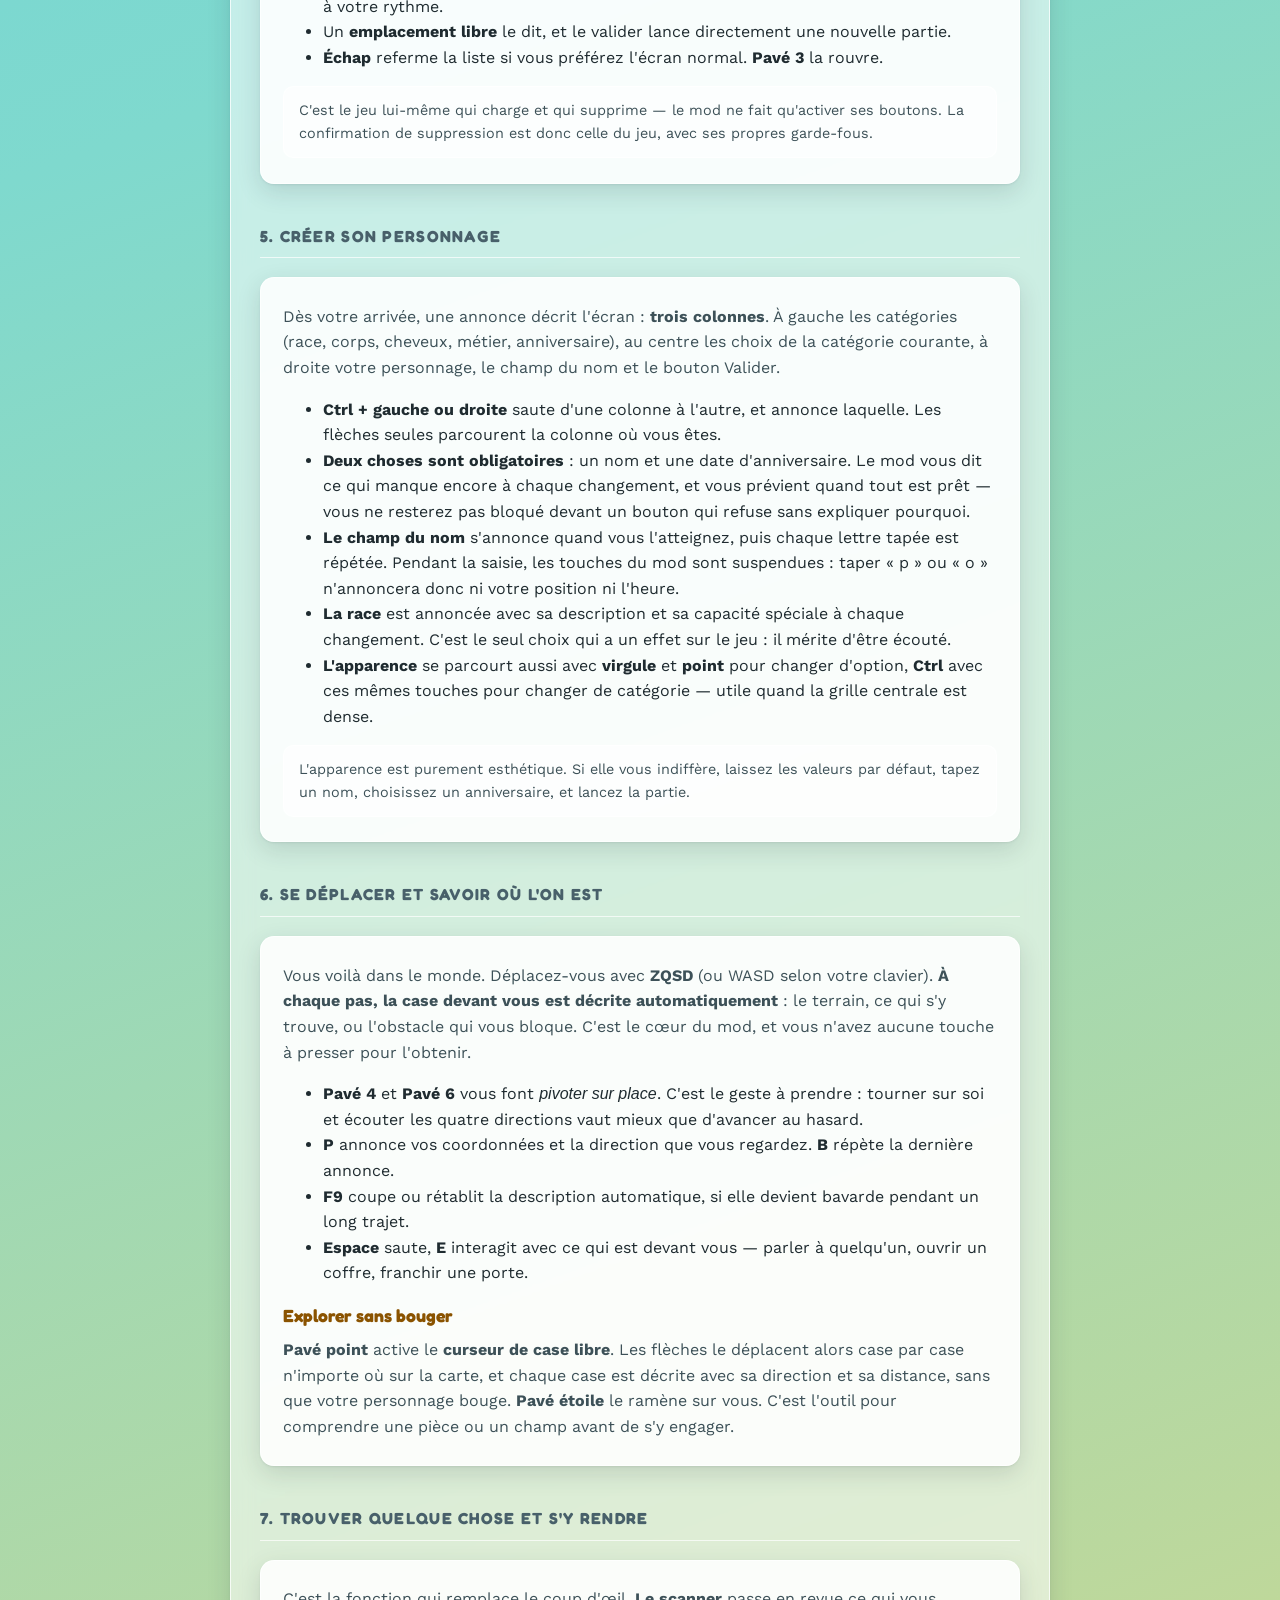
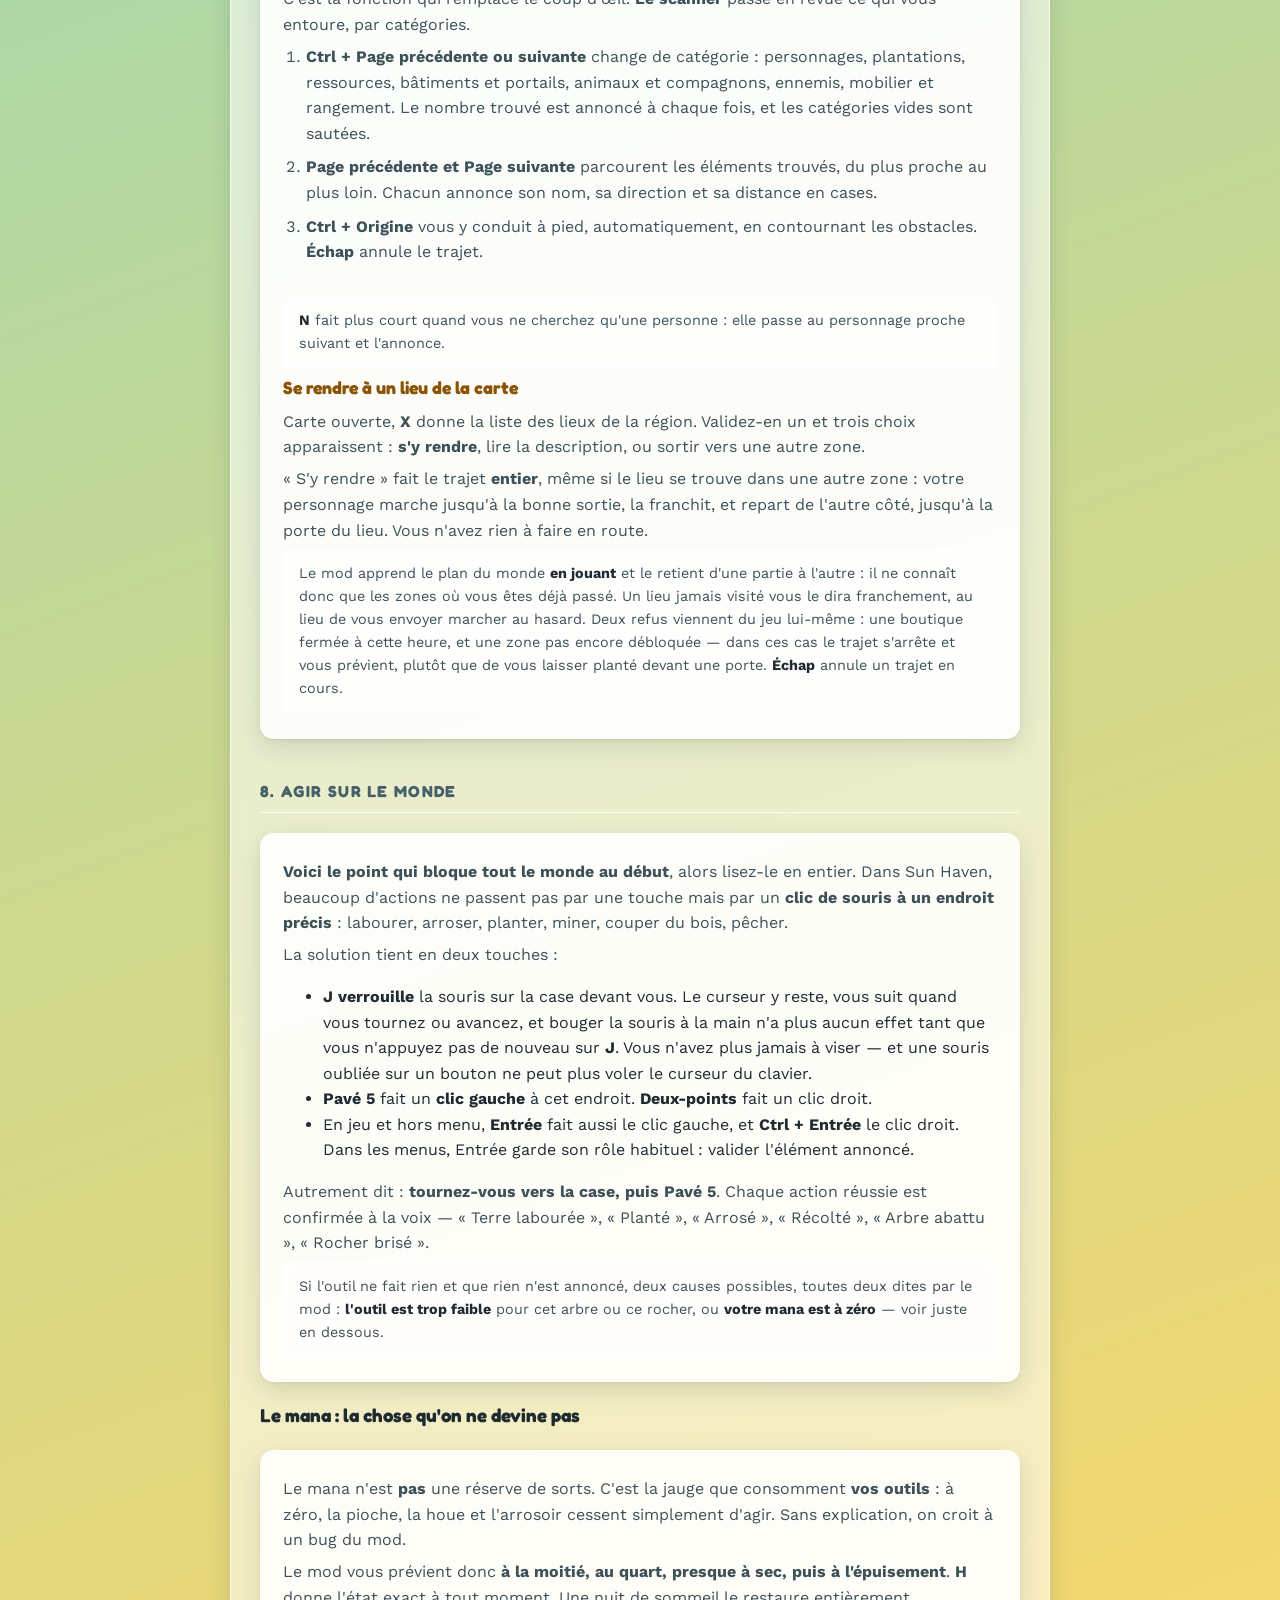
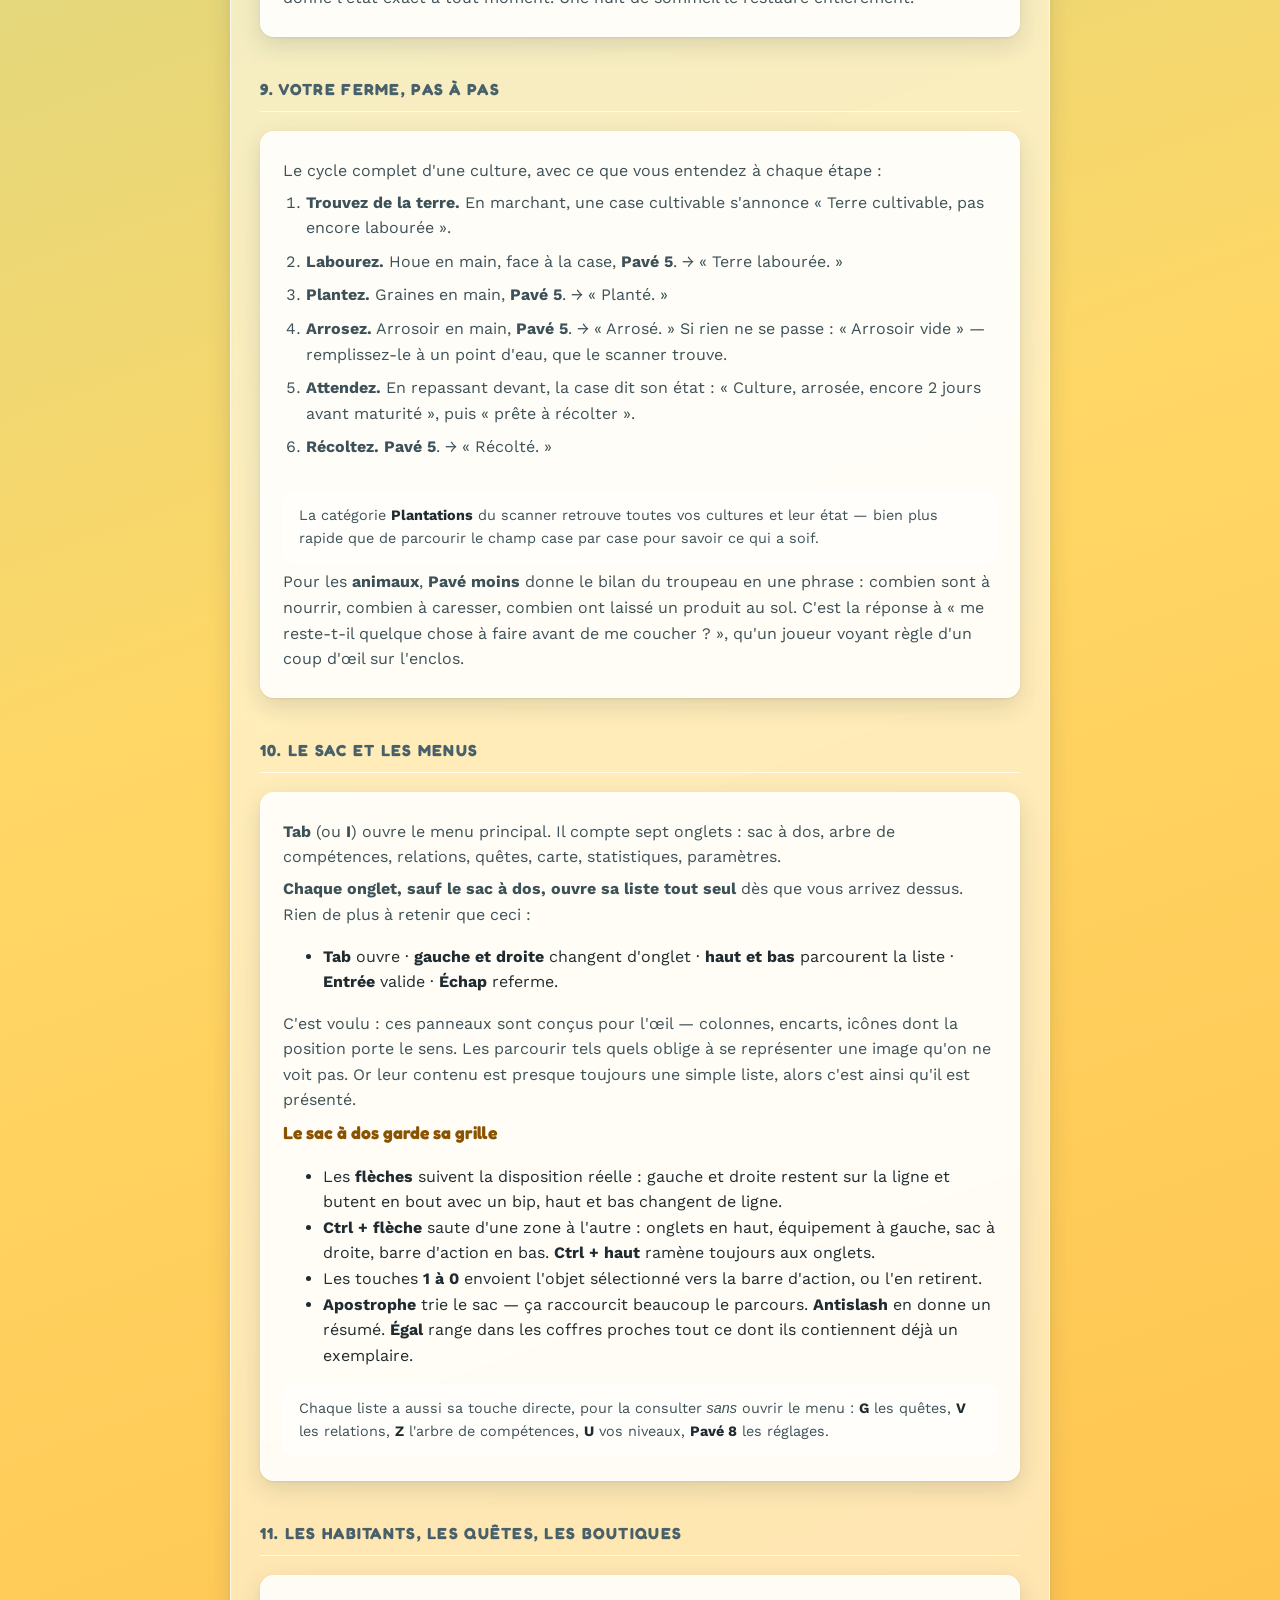
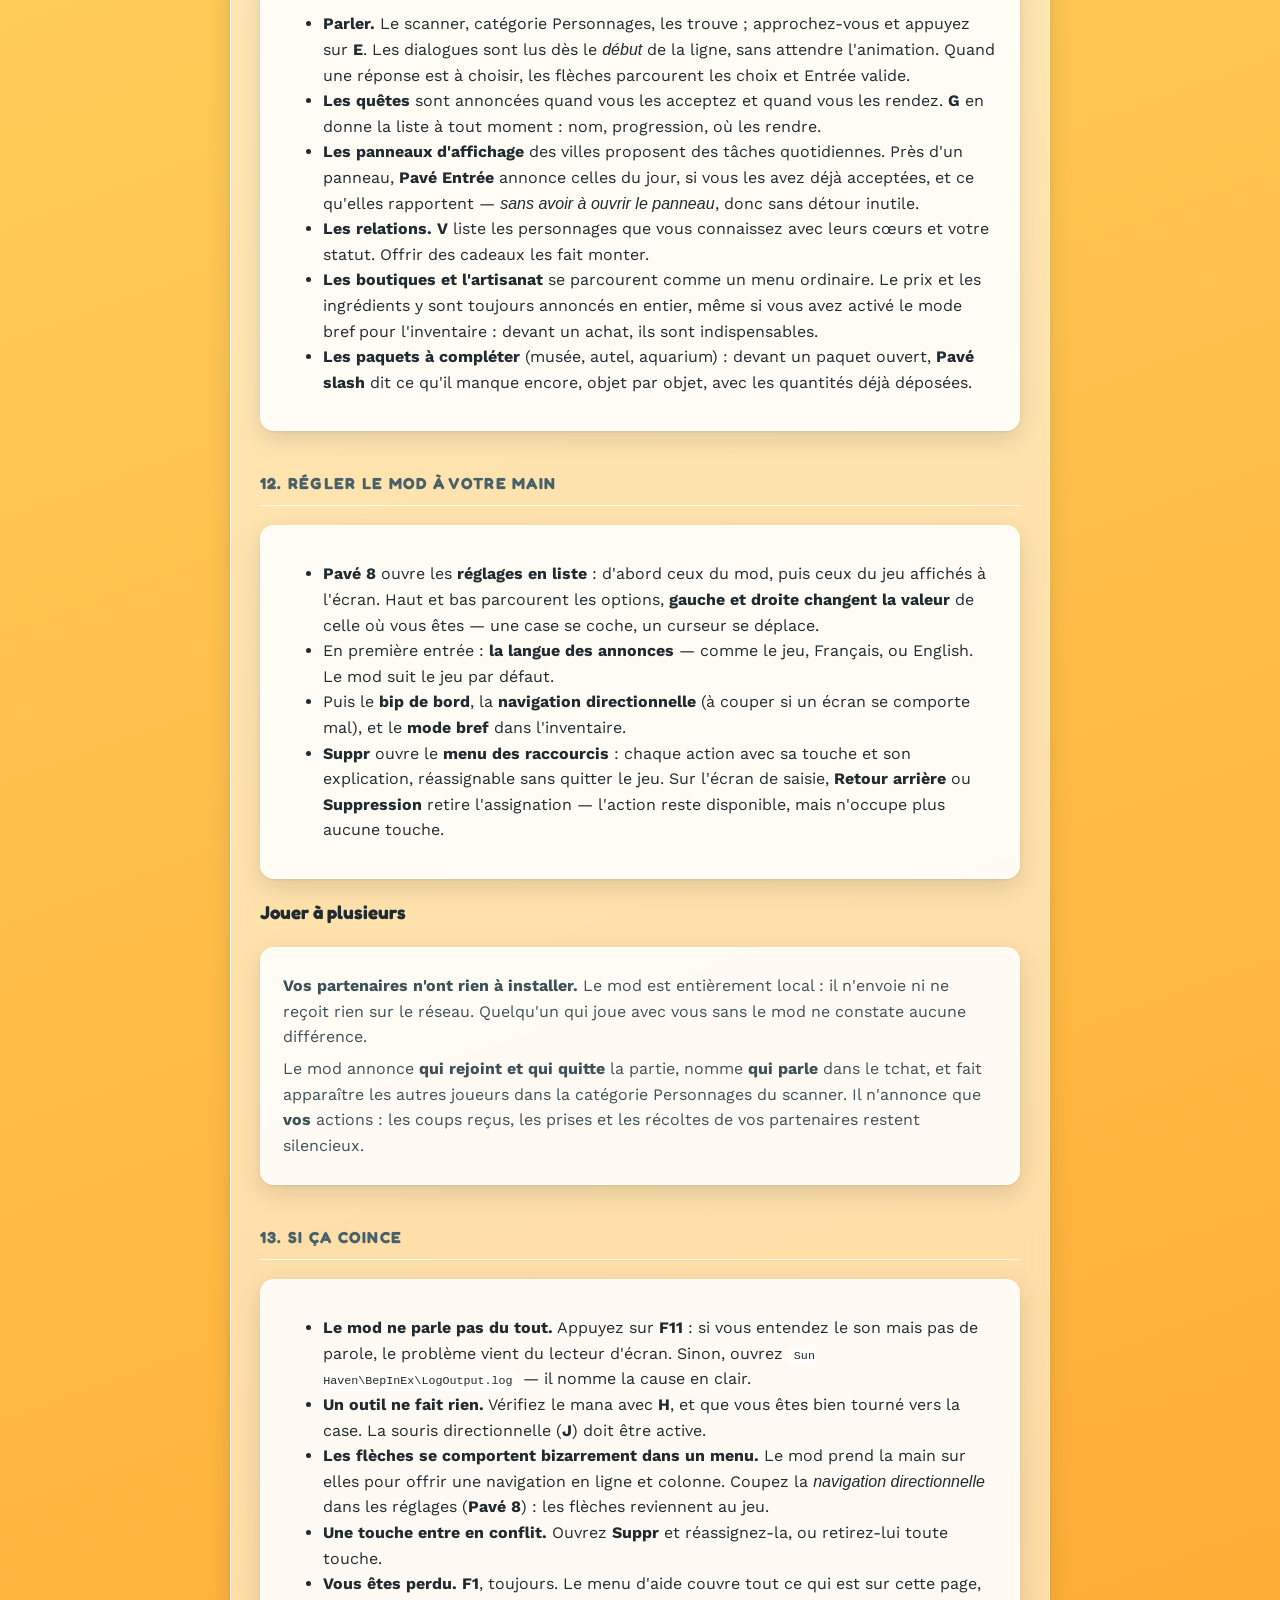
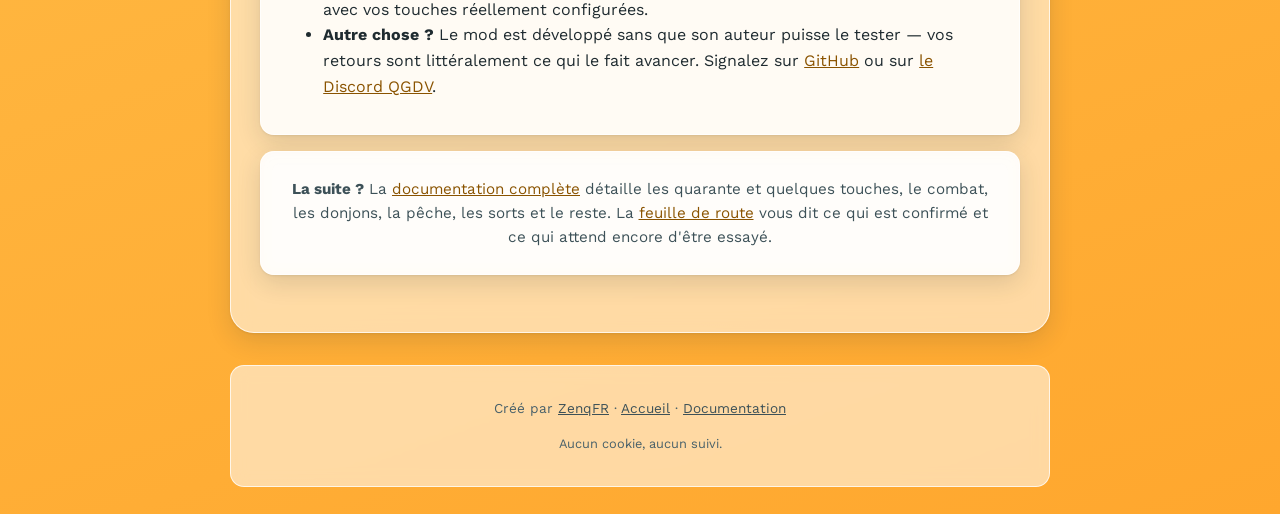
==== commit 5f154293: "Rendre trouvables la souris verrouillée, Entrée sur le monde et les trajets Une fonctionnalité qu'il" ====
--- a/demarrer.html
+++ b/demarrer.html
@@ -232,8 +232,21 @@
       <li><span data-lang="fr"><strong>Ctrl + Origine</strong> vous y conduit à pied, automatiquement, en contournant les obstacles. <strong>Échap</strong> annule le trajet.</span><span data-lang="en" hidden><strong>Ctrl + Home</strong> walks you there automatically, going around obstacles. <strong>Escape</strong> cancels the walk.</span></li>
     </ol>
     <p class="note">
-      <span data-lang="fr"><strong>N</strong> fait plus court quand vous ne cherchez qu'une personne : elle passe au personnage proche suivant et l'annonce. Et <strong>X</strong>, carte ouverte, donne la liste des lieux de la région avec leur description — mais la carte ne peut pas lancer de trajet : ses lieux sont des icônes d'interface, sans position dans le monde. Pour se déplacer, c'est le scanner.</span>
-      <span data-lang="en" hidden><strong>N</strong> is quicker when you only want a person: it moves to the next nearby character and announces them. And <strong>X</strong>, with the map open, lists the region's locations with their descriptions — but the map can't start a walk: its locations are interface icons with no position in the world. To travel, use the scanner.</span>
+      <span data-lang="fr"><strong>N</strong> fait plus court quand vous ne cherchez qu'une personne : elle passe au personnage proche suivant et l'annonce.</span>
+      <span data-lang="en" hidden><strong>N</strong> is quicker when you only want a person: it moves to the next nearby character and announces them.</span>
+    </p>
+    <h3><span data-lang="fr">Se rendre à un lieu de la carte</span><span data-lang="en" hidden>Travelling to a map location</span></h3>
+    <p>
+      <span data-lang="fr">Carte ouverte, <strong>X</strong> donne la liste des lieux de la région. Validez-en un et trois choix apparaissent : <strong>s'y rendre</strong>, lire la description, ou sortir vers une autre zone.</span>
+      <span data-lang="en" hidden>With the map open, <strong>X</strong> lists the region's locations. Choose one and three options appear: <strong>go there</strong>, read the description, or leave for another area.</span>
+    </p>
+    <p>
+      <span data-lang="fr">« S'y rendre » fait le trajet <strong>entier</strong>, même si le lieu se trouve dans une autre zone : votre personnage marche jusqu'à la bonne sortie, la franchit, et repart de l'autre côté, jusqu'à la porte du lieu. Vous n'avez rien à faire en route.</span>
+      <span data-lang="en" hidden>"Go there" makes the <strong>whole</strong> journey, even when the place is in another area: your character walks to the right exit, goes through it, and carries on from the other side, all the way to the door. You do nothing along the way.</span>
+    </p>
+    <p class="note">
+      <span data-lang="fr">Le mod apprend le plan du monde <strong>en jouant</strong> et le retient d'une partie à l'autre : il ne connaît donc que les zones où vous êtes déjà passé. Un lieu jamais visité vous le dira franchement, au lieu de vous envoyer marcher au hasard. Deux refus viennent du jeu lui-même : une boutique fermée à cette heure, et une zone pas encore débloquée — dans ces cas le trajet s'arrête et vous prévient, plutôt que de vous laisser planté devant une porte. <strong>Échap</strong> annule un trajet en cours.</span>
+      <span data-lang="en" hidden>The mod learns the world's layout <strong>as you play</strong> and remembers it between sessions, so it only knows areas you have already been to. A place you have never visited will say so plainly rather than send you walking at random. Two refusals come from the game itself: a shop closed at this hour, and an area not yet unlocked — the journey then stops and tells you, instead of leaving you stuck at a door. <strong>Escape</strong> cancels a journey in progress.</span>
     </p>
   </div>
 
@@ -250,8 +263,9 @@
       <span data-lang="en" hidden>The solution is two keys:</span>
     </p>
     <ul>
-      <li><span data-lang="fr"><strong>J</strong> active la <strong>souris directionnelle</strong>. Le curseur pointe alors en permanence la case devant vous, et vous suit quand vous tournez ou avancez. Vous n'avez plus jamais à viser.</span><span data-lang="en" hidden><strong>J</strong> turns on the <strong>directional mouse</strong>. The cursor then permanently points at the tile in front of you, following as you turn or walk. You never have to aim again.</span></li>
+      <li><span data-lang="fr"><strong>J</strong> <strong>verrouille</strong> la souris sur la case devant vous. Le curseur y reste, vous suit quand vous tournez ou avancez, et bouger la souris à la main n'a plus aucun effet tant que vous n'appuyez pas de nouveau sur <strong>J</strong>. Vous n'avez plus jamais à viser — et une souris oubliée sur un bouton ne peut plus voler le curseur du clavier.</span><span data-lang="en" hidden><strong>J</strong> <strong>locks</strong> the mouse onto the tile in front of you. The cursor stays there, follows as you turn or walk, and moving the mouse by hand has no effect until you press <strong>J</strong> again. You never have to aim — and a mouse left over a button can no longer steal the keyboard cursor.</span></li>
       <li><span data-lang="fr"><strong>Pavé 5</strong> fait un <strong>clic gauche</strong> à cet endroit. <strong>Deux-points</strong> fait un clic droit.</span><span data-lang="en" hidden><strong>Numpad 5</strong> makes a <strong>left click</strong> there. <strong>Colon</strong> makes a right click.</span></li>
+      <li><span data-lang="fr">En jeu et hors menu, <strong>Entrée</strong> fait aussi le clic gauche, et <strong>Ctrl + Entrée</strong> le clic droit. Dans les menus, Entrée garde son rôle habituel : valider l'élément annoncé.</span><span data-lang="en" hidden>In game and outside menus, <strong>Enter</strong> also left-clicks, and <strong>Ctrl + Enter</strong> right-clicks. In menus, Enter keeps its usual role: activate the announced item.</span></li>
     </ul>
     <p>
       <span data-lang="fr">Autrement dit : <strong>tournez-vous vers la case, puis Pavé 5</strong>. Chaque action réussie est confirmée à la voix — « Terre labourée », « Planté », « Arrosé », « Récolté », « Arbre abattu », « Rocher brisé ».</span>
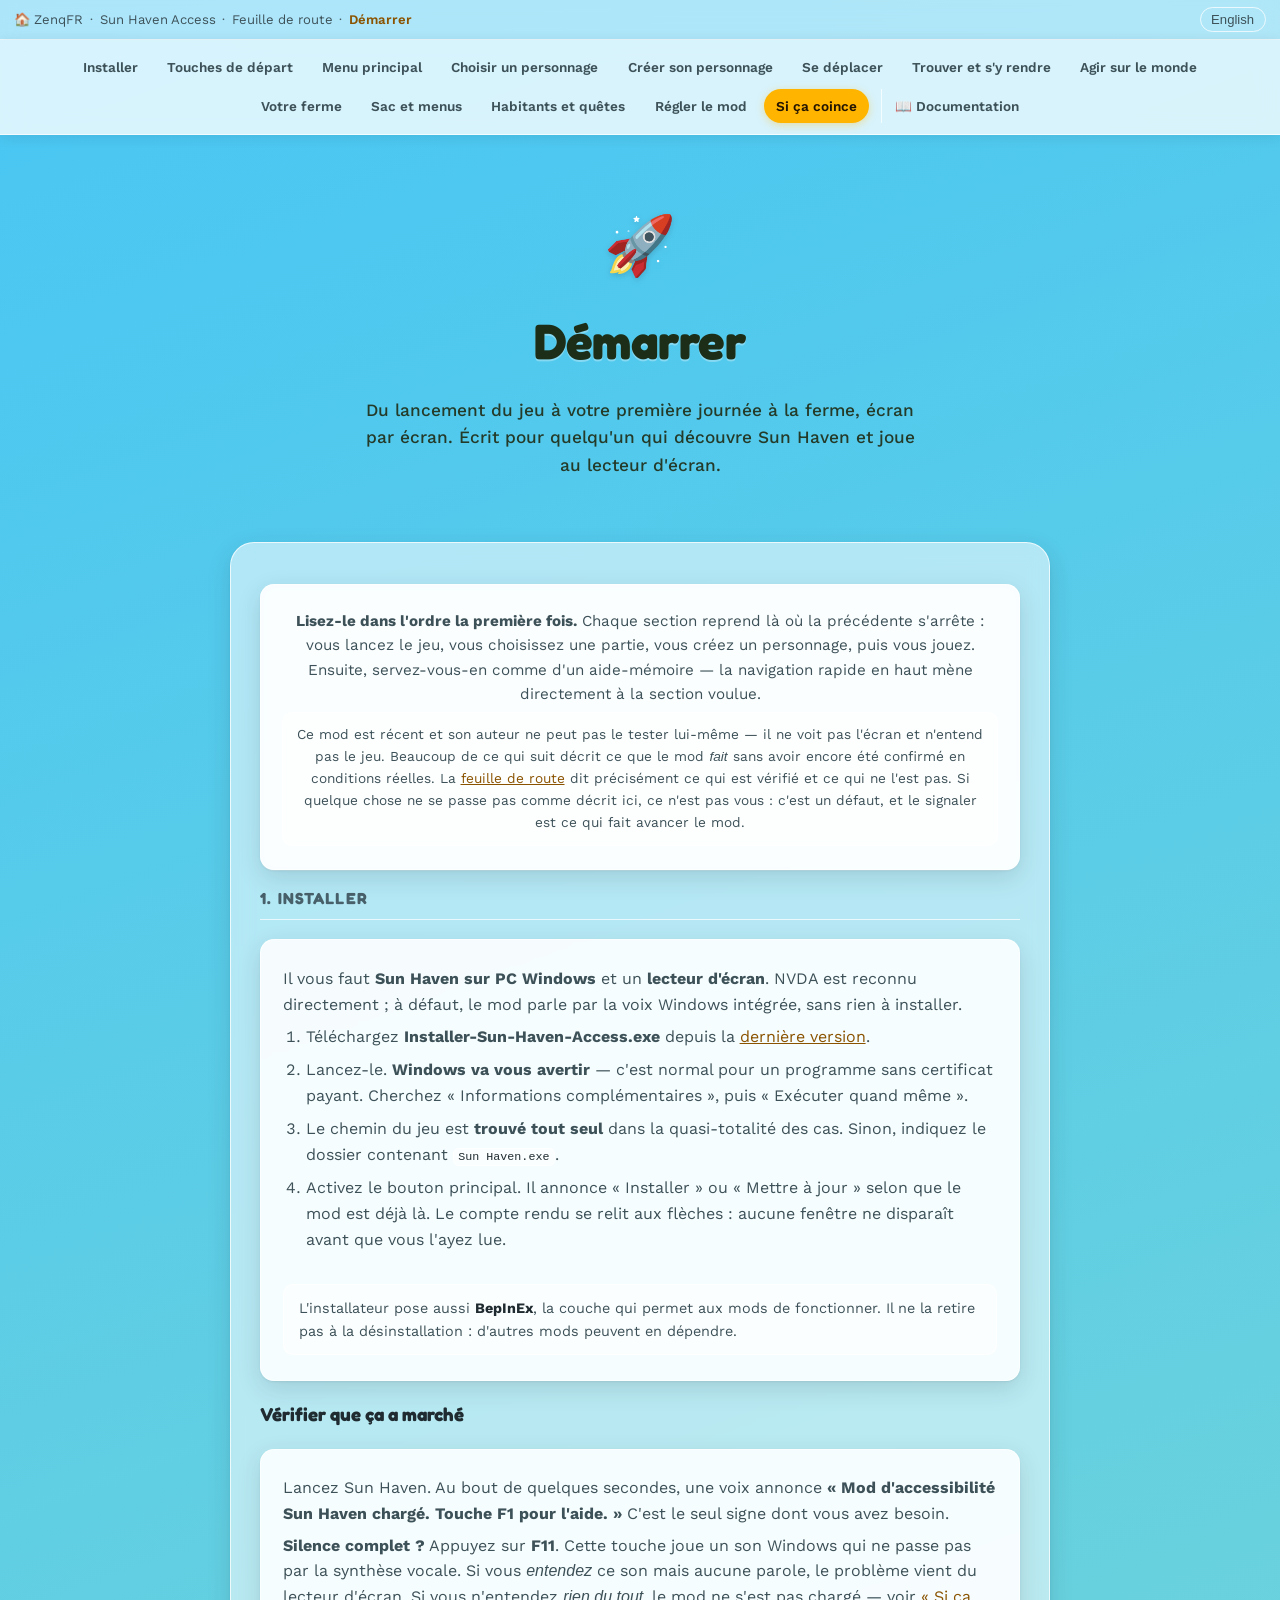
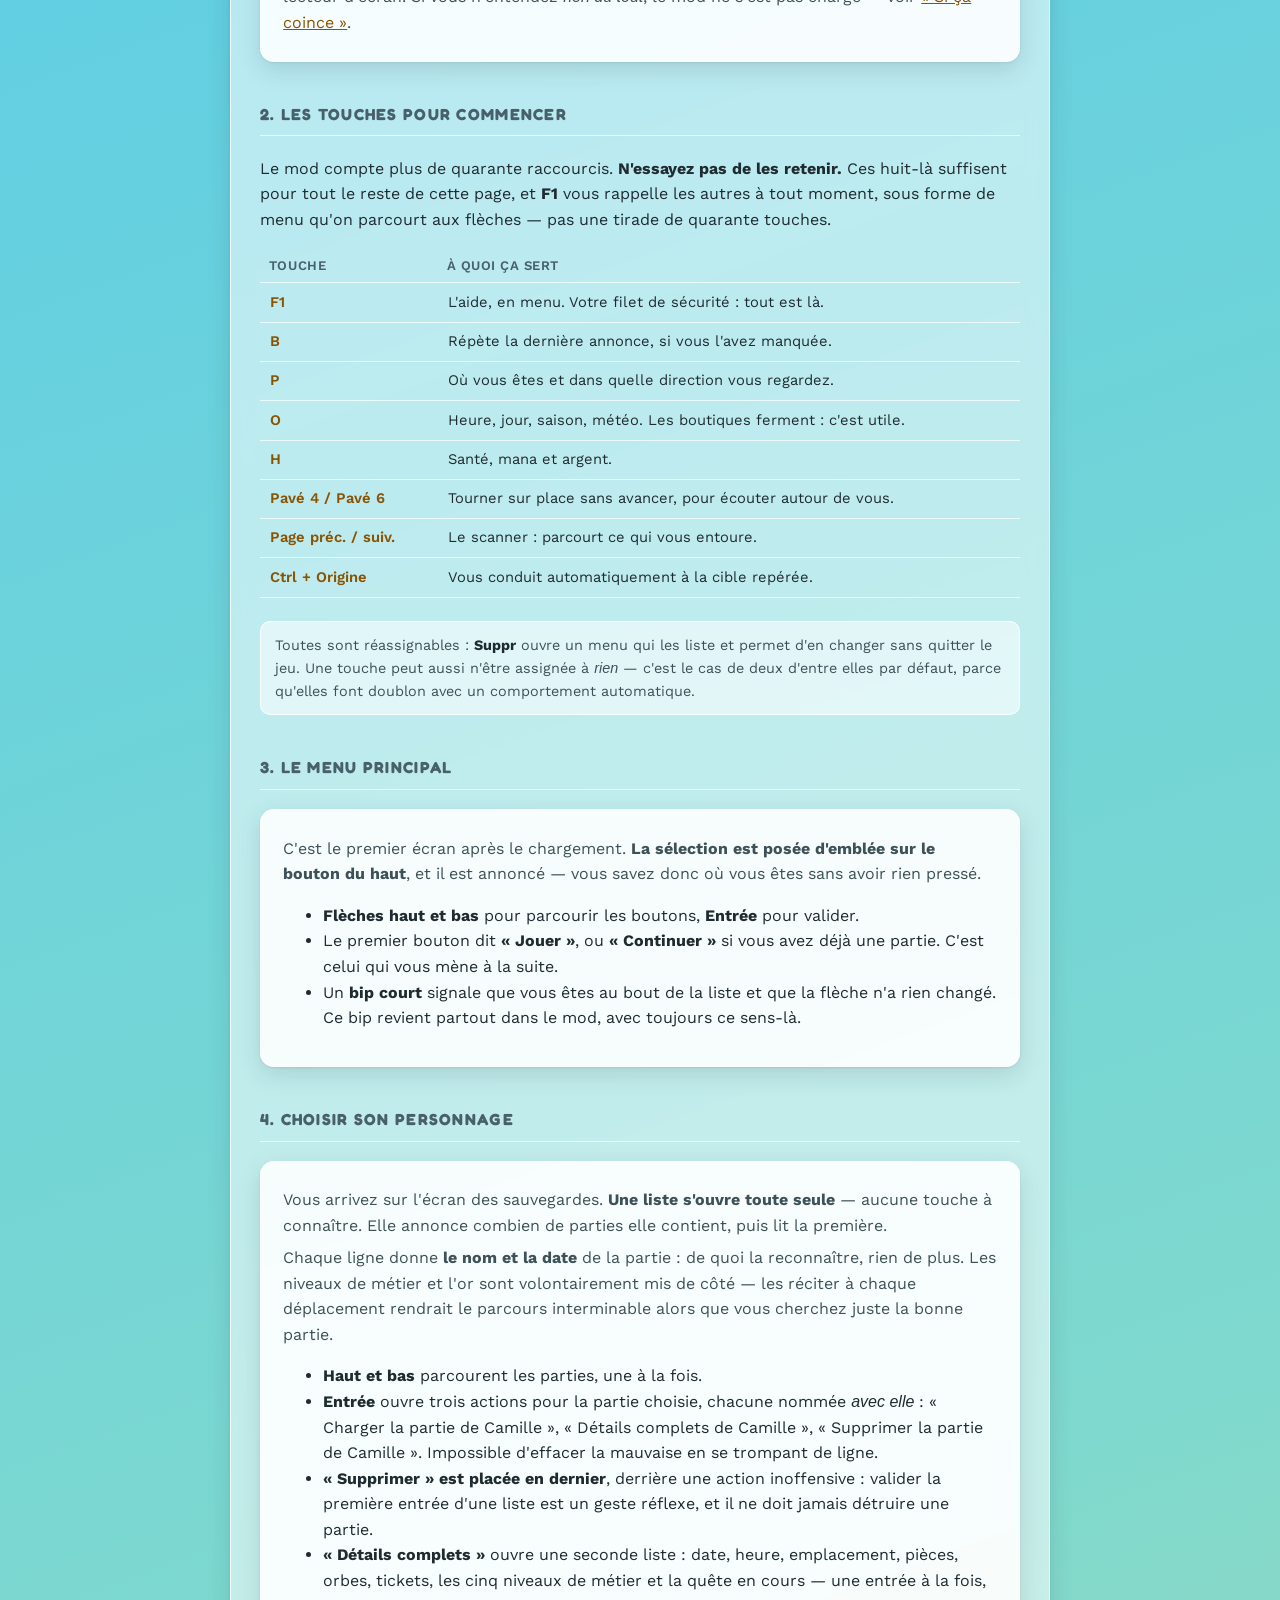
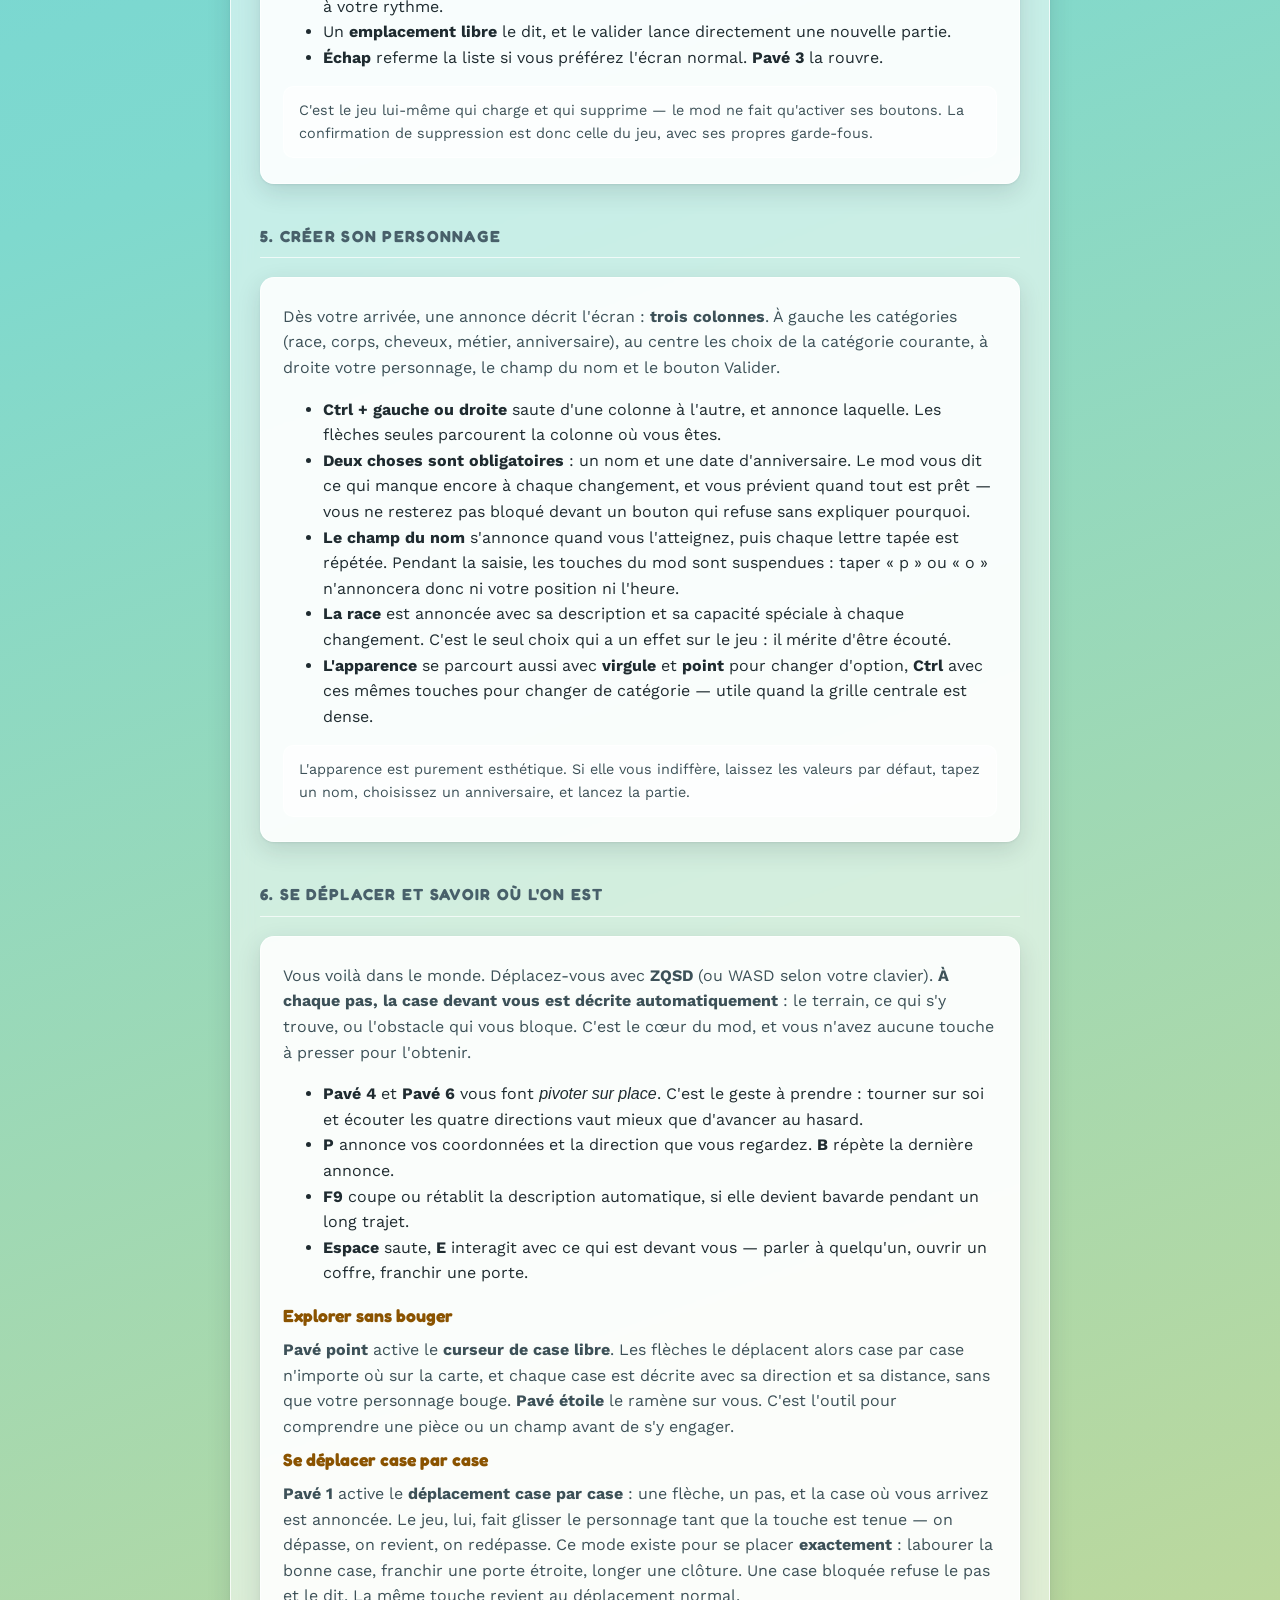
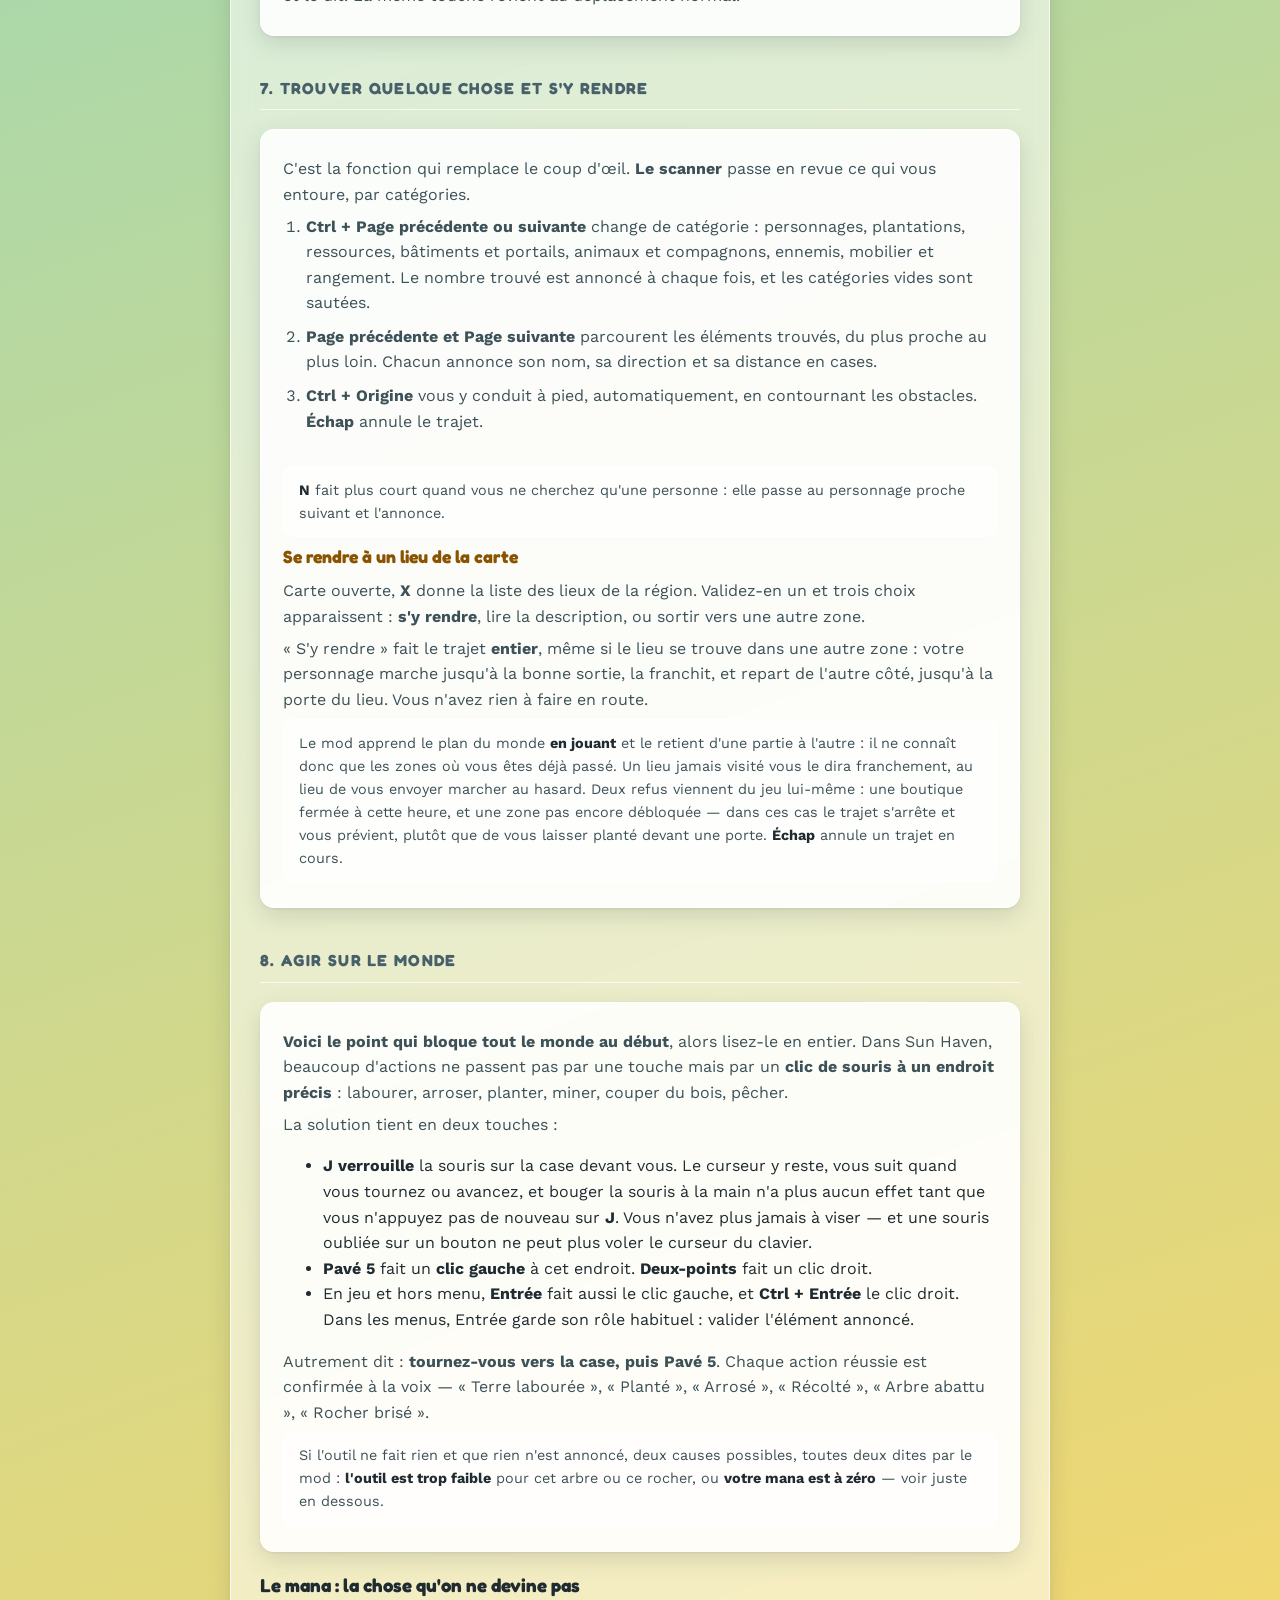
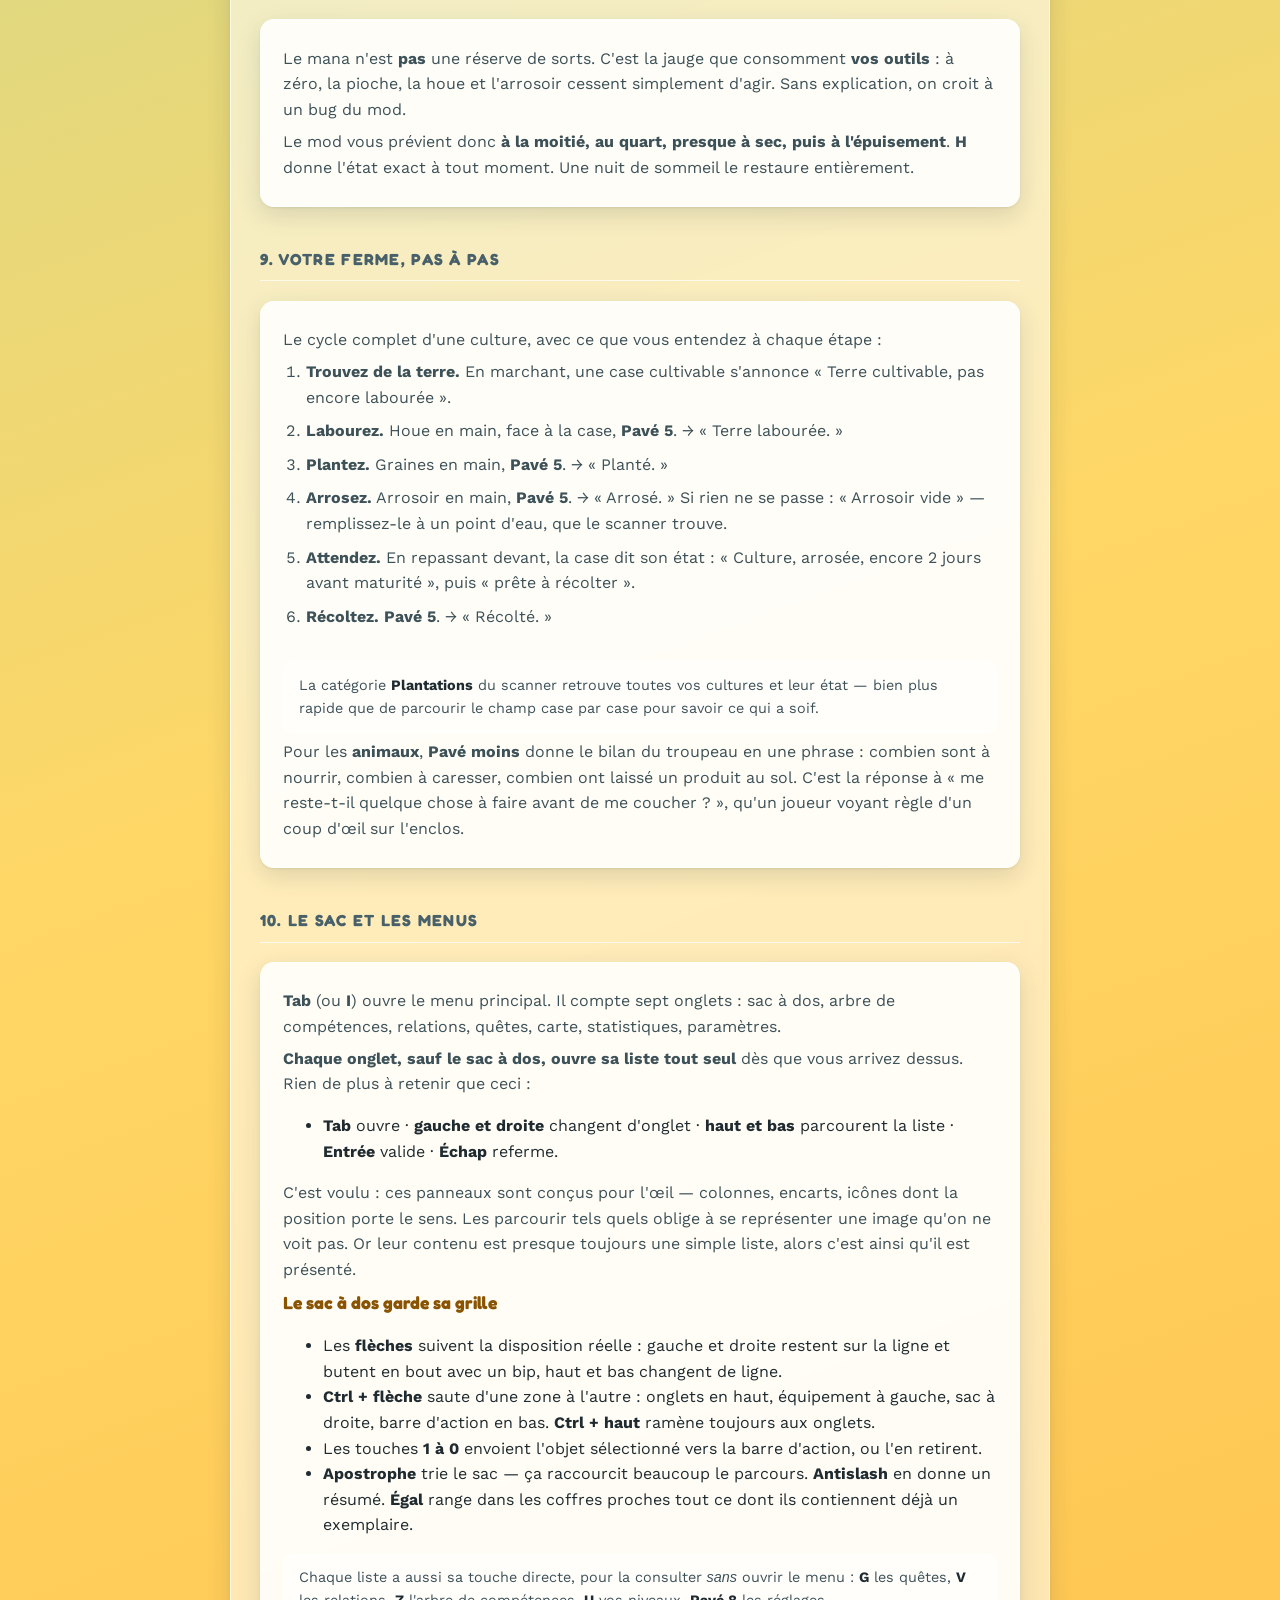
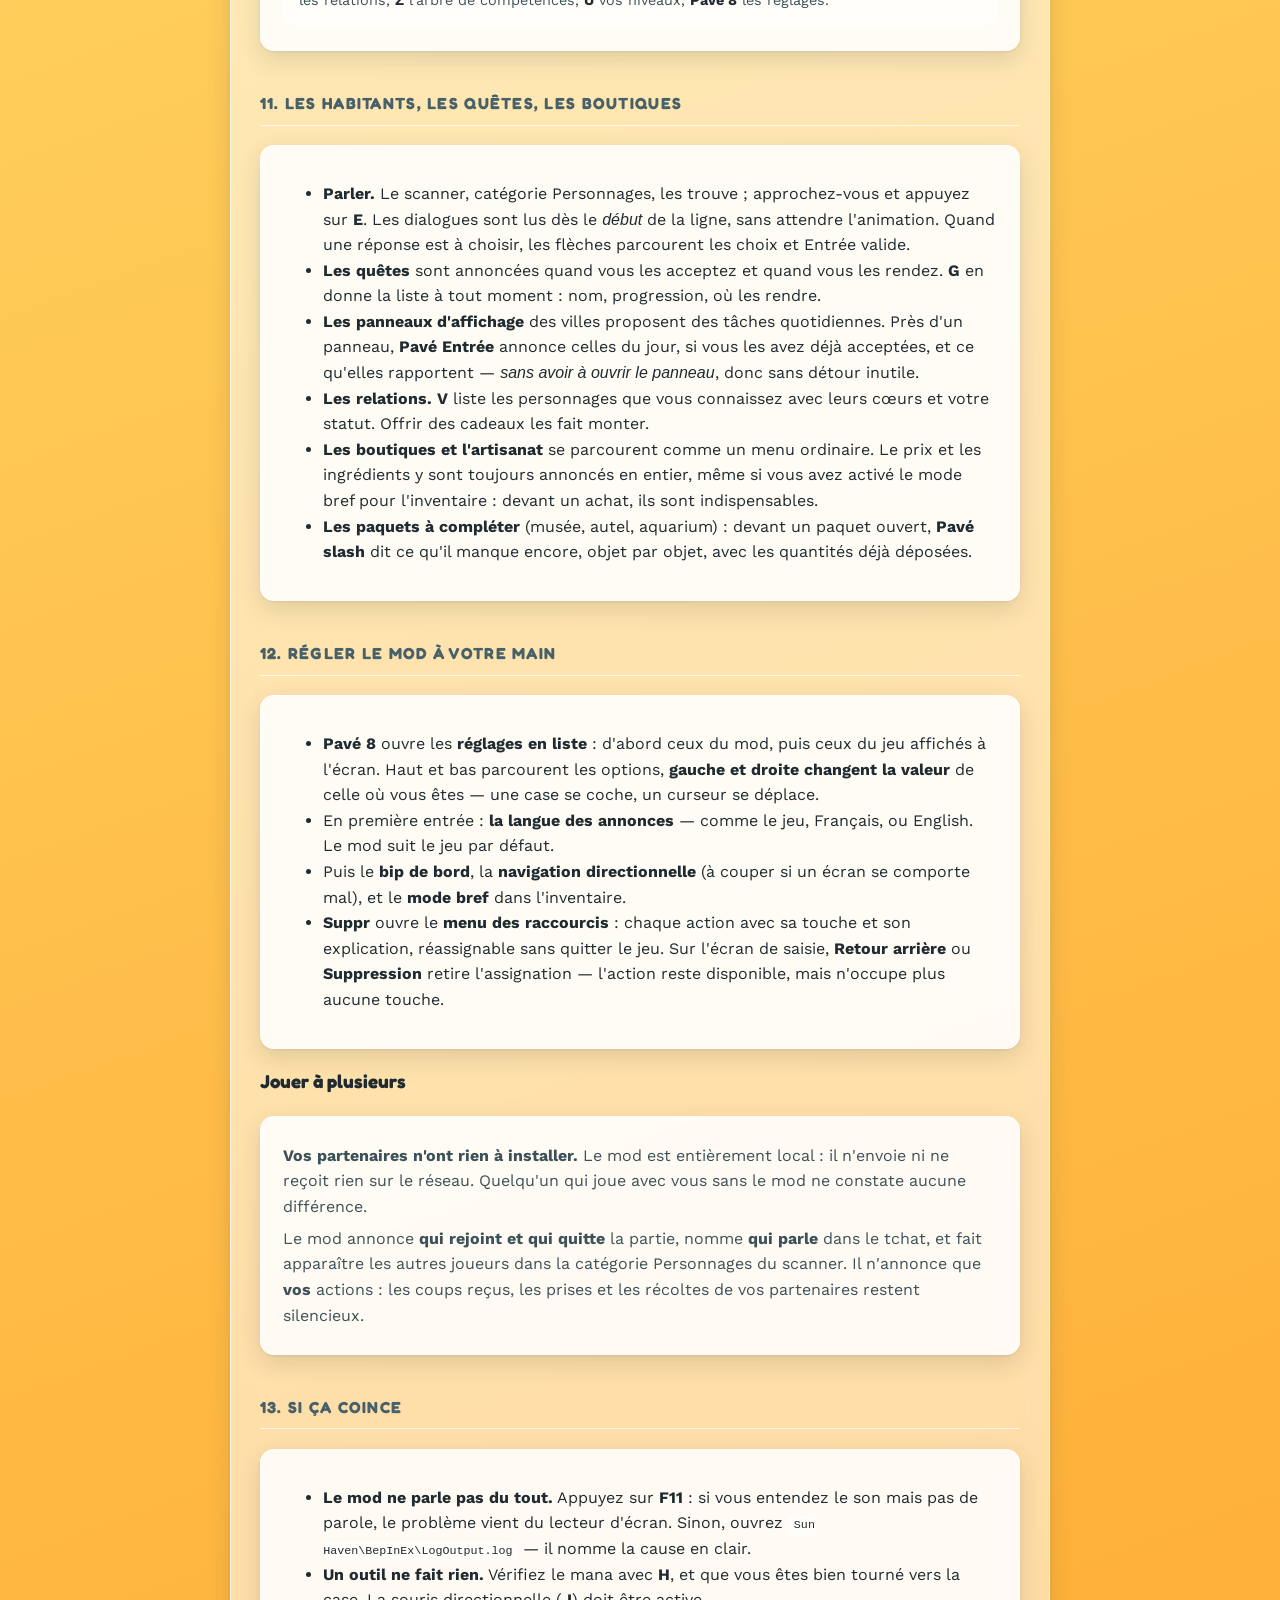
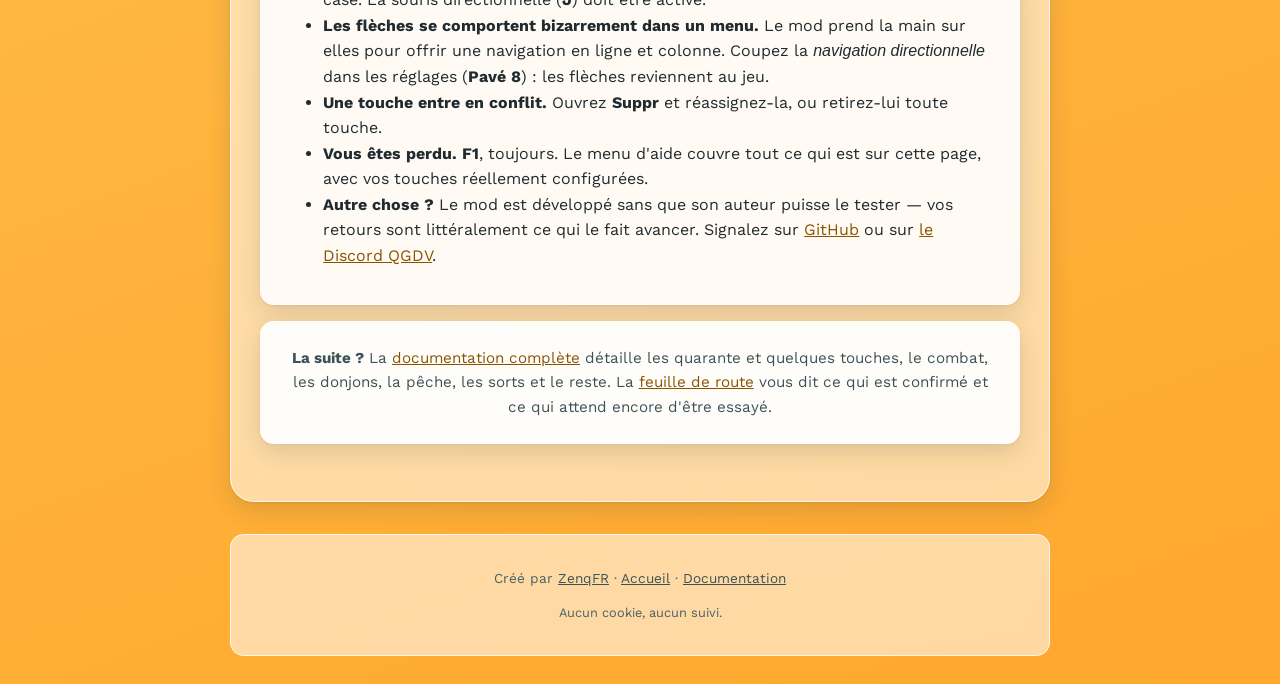
==== commit b7870621: "Déplacement case par case : une flèche, un pas Le jeu fait glisser le personnage tant qu'on tient la" ====
--- a/demarrer.html
+++ b/demarrer.html
@@ -216,6 +216,11 @@
       <span data-lang="fr"><strong>Pavé point</strong> active le <strong>curseur de case libre</strong>. Les flèches le déplacent alors case par case n'importe où sur la carte, et chaque case est décrite avec sa direction et sa distance, sans que votre personnage bouge. <strong>Pavé étoile</strong> le ramène sur vous. C'est l'outil pour comprendre une pièce ou un champ avant de s'y engager.</span>
       <span data-lang="en" hidden><strong>Numpad period</strong> turns on the <strong>free tile cursor</strong>. The arrows then move it tile by tile anywhere on the map, each tile described with its direction and distance, without your character moving. <strong>Numpad asterisk</strong> brings it back to you. This is the tool for understanding a room or a field before committing to it.</span>
     </p>
+    <h3 class="sub-title"><span data-lang="fr">Se déplacer case par case</span><span data-lang="en" hidden>Moving tile by tile</span></h3>
+    <p>
+      <span data-lang="fr"><strong>Pavé 1</strong> active le <strong>déplacement case par case</strong> : une flèche, un pas, et la case où vous arrivez est annoncée. Le jeu, lui, fait glisser le personnage tant que la touche est tenue — on dépasse, on revient, on redépasse. Ce mode existe pour se placer <strong>exactement</strong> : labourer la bonne case, franchir une porte étroite, longer une clôture. Une case bloquée refuse le pas et le dit. La même touche revient au déplacement normal.</span>
+      <span data-lang="en" hidden><strong>Numpad 1</strong> turns on <strong>tile by tile movement</strong>: one arrow, one step, and the tile you land on is announced. The game itself slides your character for as long as the key is held — you overshoot, come back, overshoot again. This mode exists for placing yourself <strong>exactly</strong>: tilling the right tile, going through a narrow door, following a fence. A blocked tile refuses the step and says so. The same key returns to normal movement.</span>
+    </p>
   </div>
 
   <h2 class="section-title" id="trouver">
